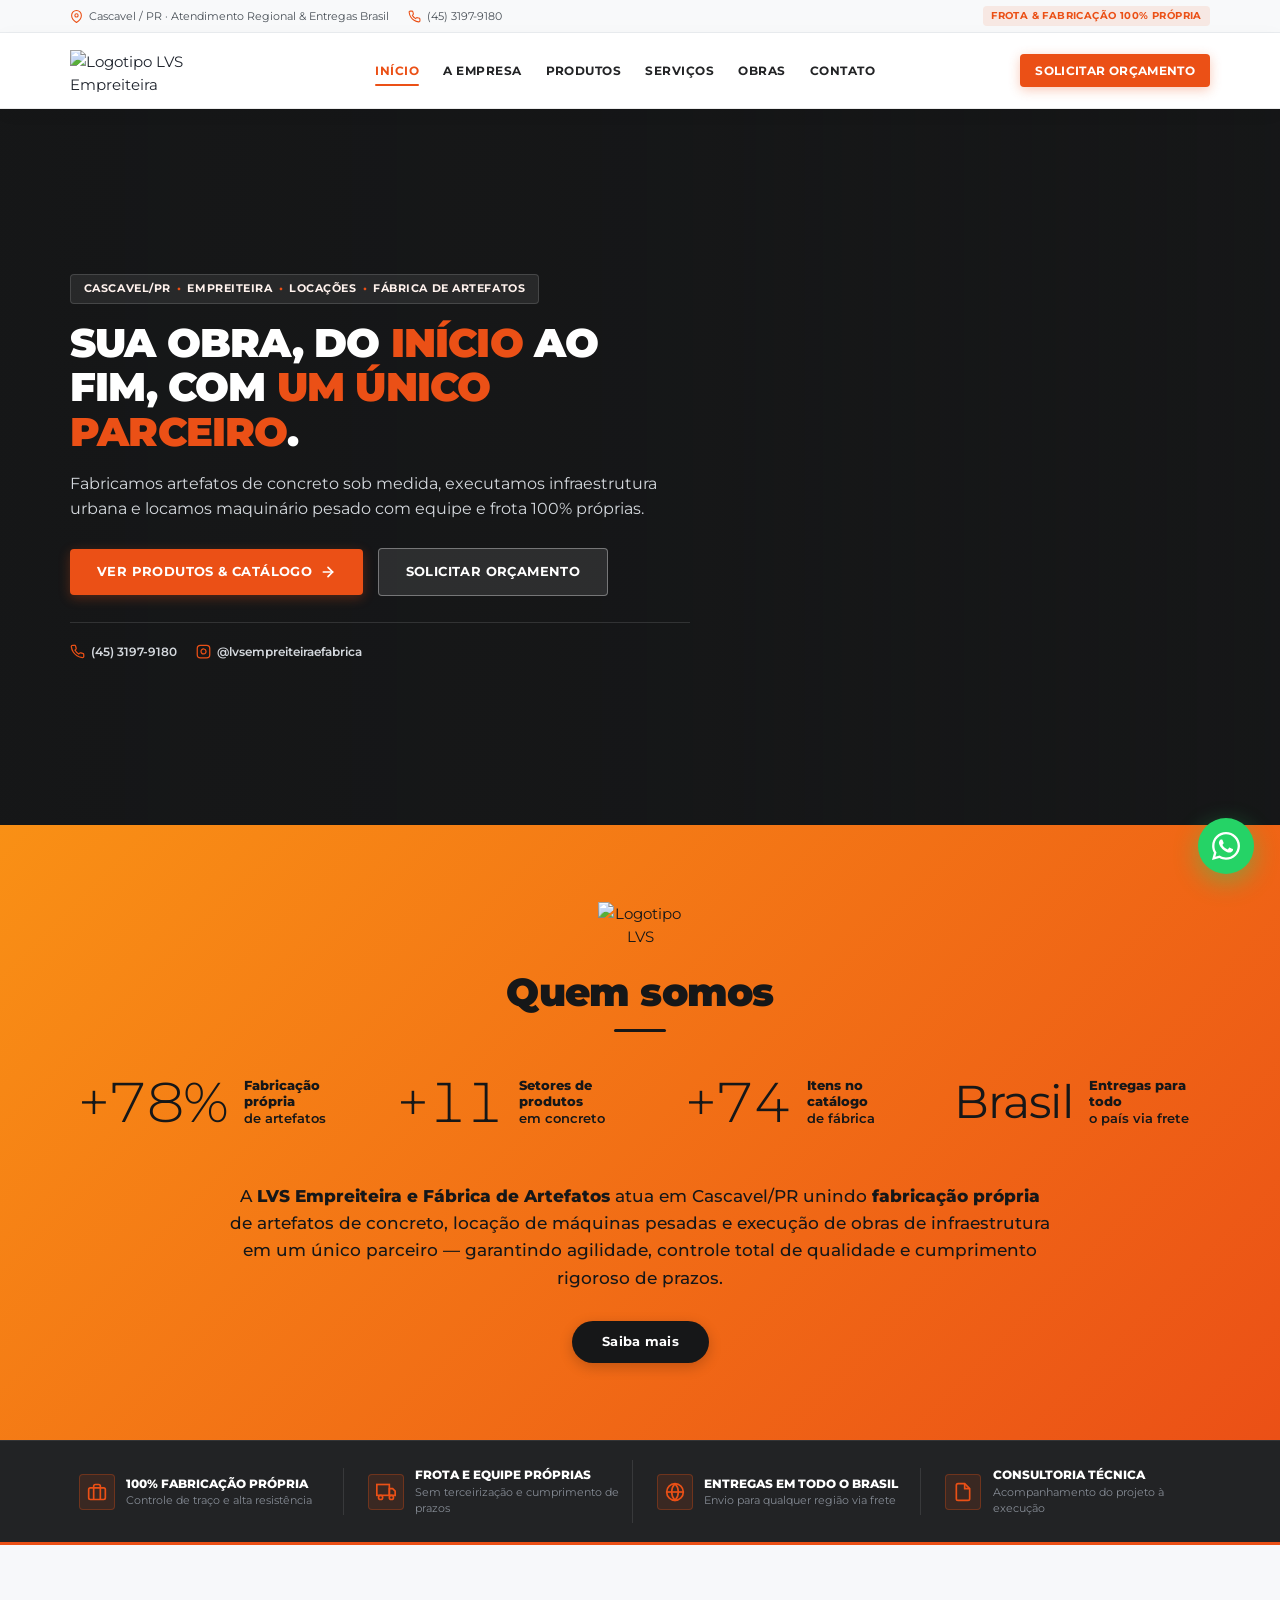
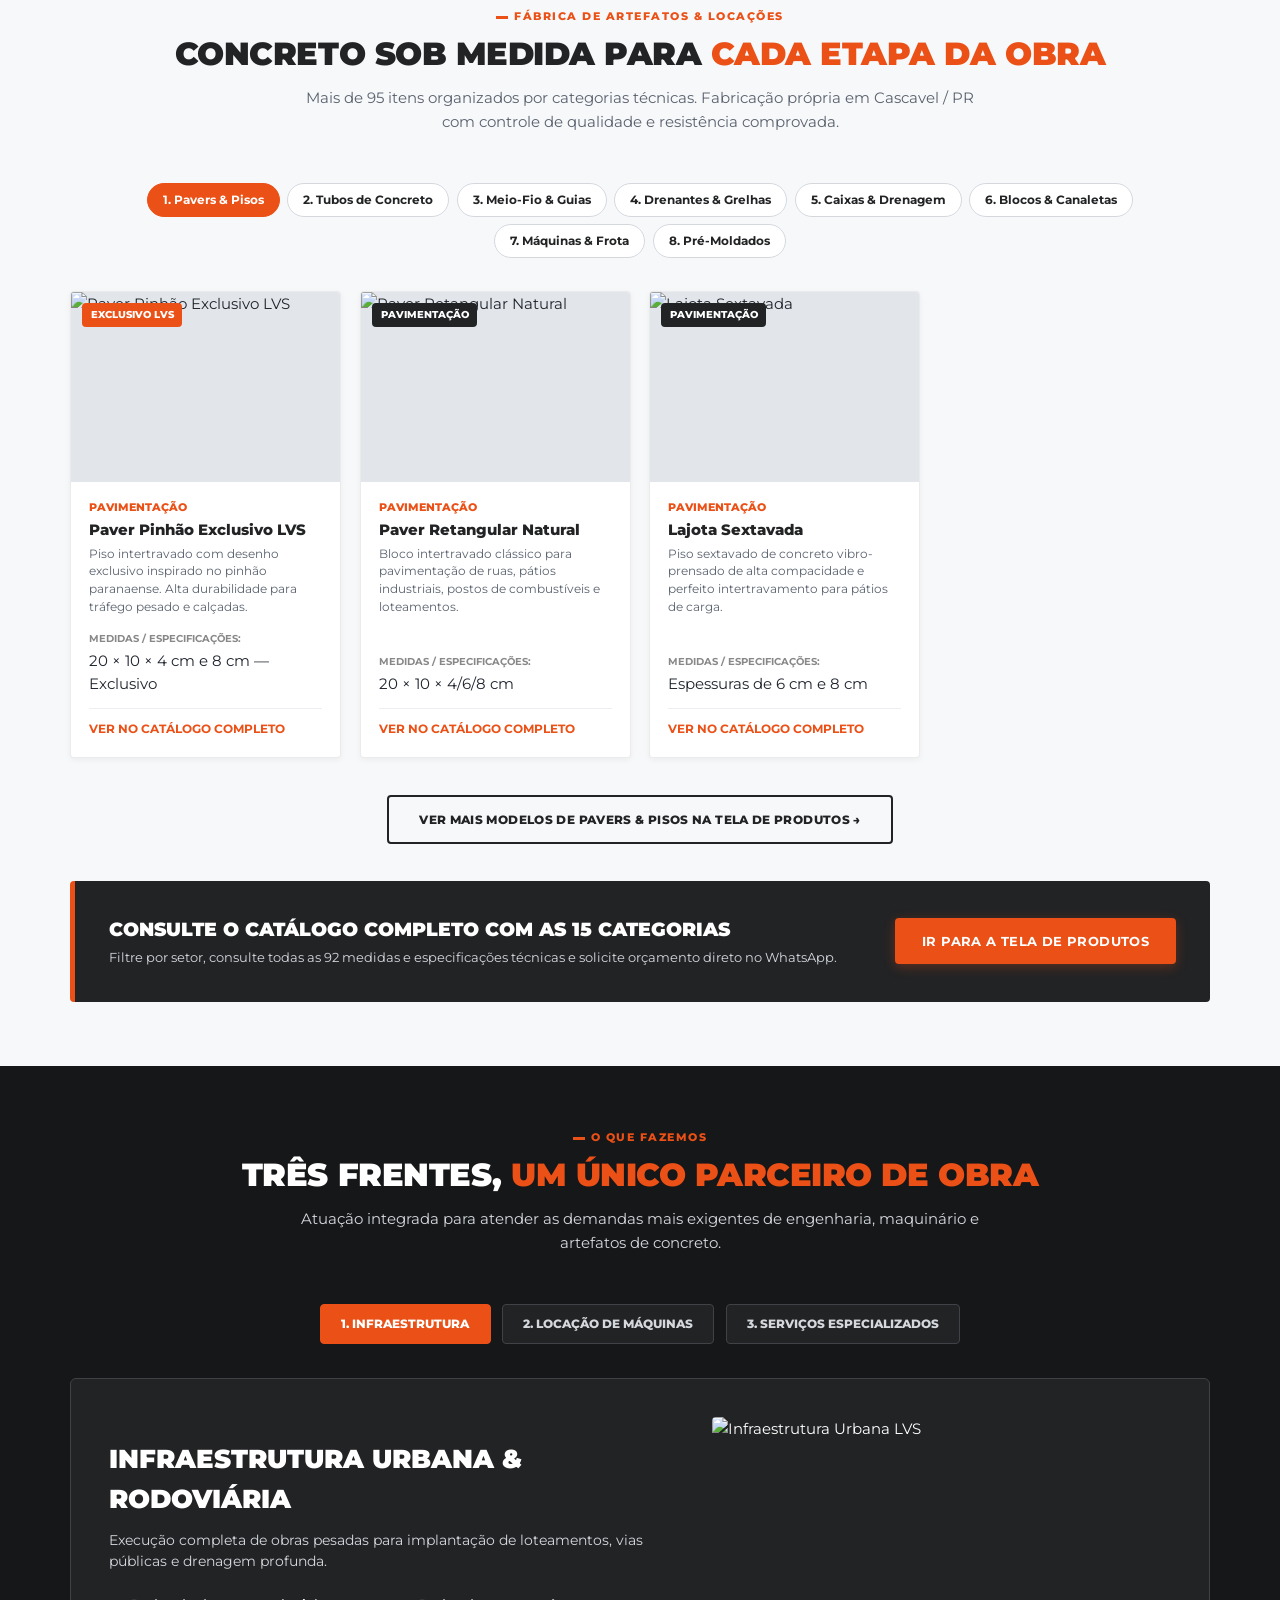
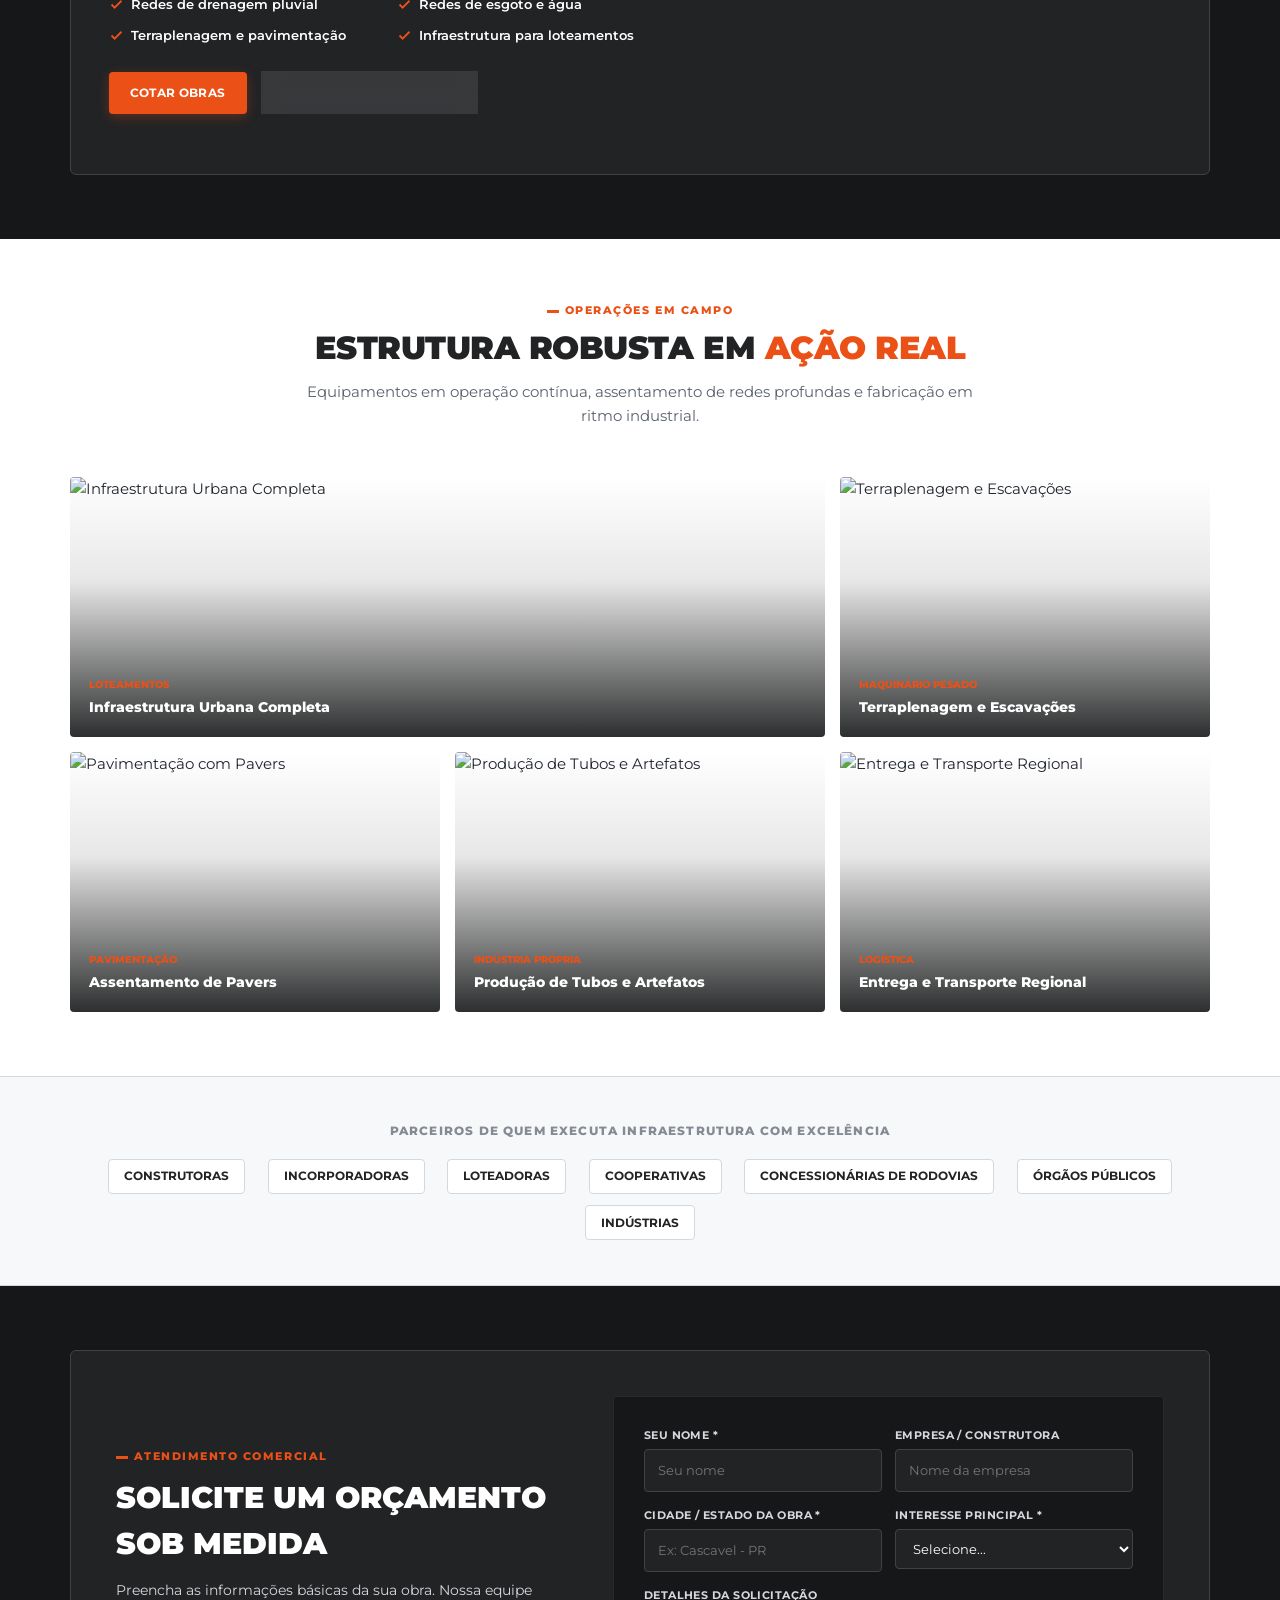
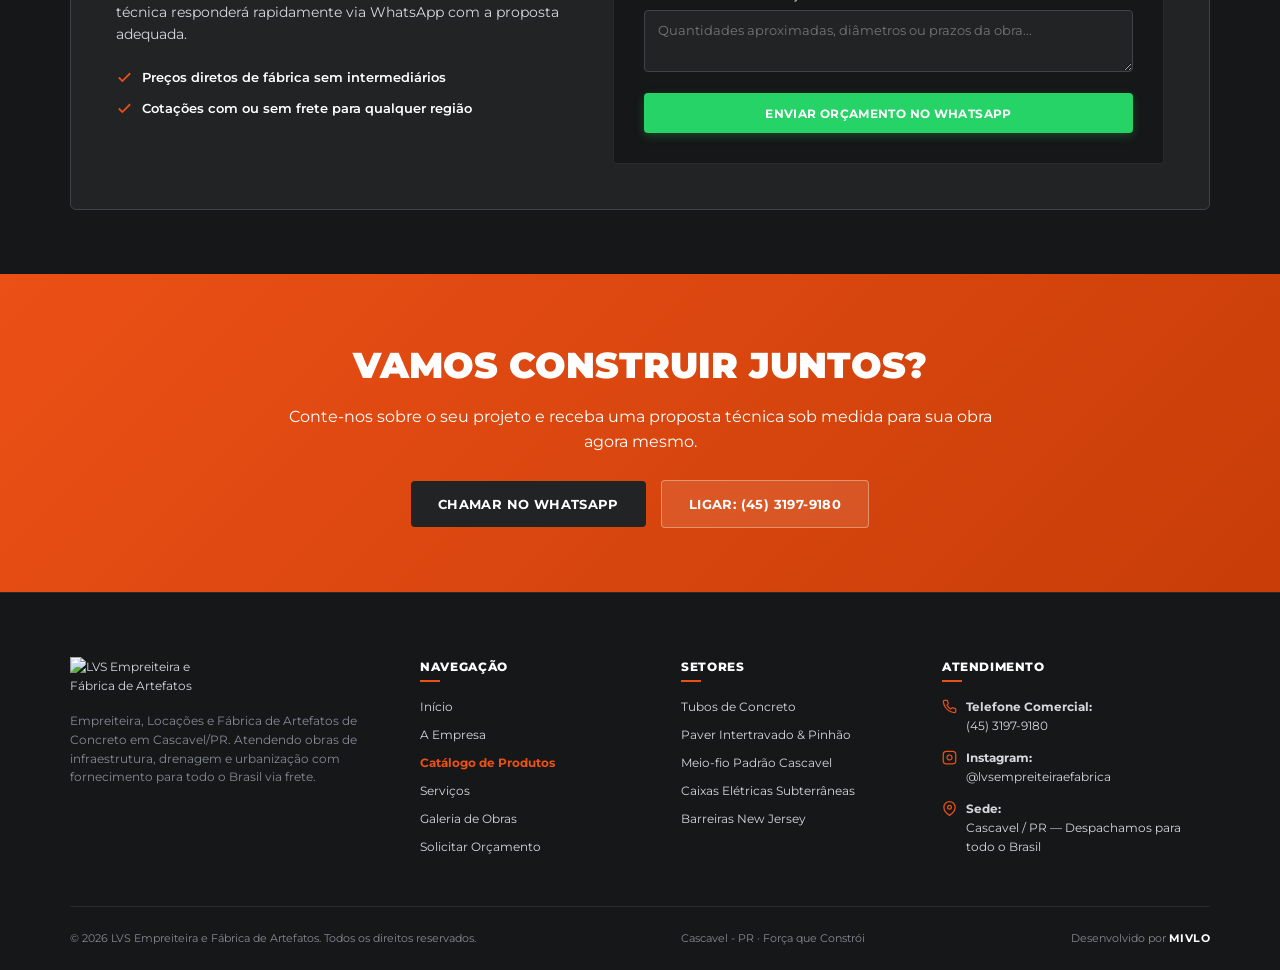
==== index.html @ cc87991f "first commit" ====
<!DOCTYPE html>
<html lang="pt-BR">

<head>
  <meta charset="UTF-8">
  <meta name="viewport" content="width=device-width, initial-scale=1.0">
  <meta http-equiv="X-UA-Compatible" content="ie=edge" charset="utf-8">


  <!-- SEO Técnico Principal -->
  <title>LVS Empreiteira & Fábrica de Artefatos de Concreto | Cascavel - PR</title>
  <meta name="description"
    content="Executamos obras de infraestrutura urbana e rodoviária, terraplenagem, locação de maquinário pesado e fabricação própria de artefatos de concreto sob medida em Cascavel/PR. Entregamos para todo o Brasil.">
  <meta name="keywords"
    content="LVS Empreiteira, fábrica de artefatos de concreto, tubos de concreto, paver cascavel, pavimentação, terraplenagem cascavel, locação de máquinas pesadas, infraestrutura urbana, paver pinhão">
  <meta name="author" content="LVS Empreiteira">
  <meta name="robots" content="index, follow">
  <link rel="canonical" href="https://lvs.ind.br/">

  <!-- Favicon -->
  <link rel="icon" type="image/svg+xml" href="assets/brand/favicon.svg">
  <link rel="apple-touch-icon" href="assets/brand/logo_lvs.png">

  <!-- Open Graph / Redes Sociais -->
  <meta property="og:type" content="website">
  <meta property="og:url" content="https://lvs.ind.br/">
  <meta property="og:title" content="LVS Empreiteira & Fábrica de Artefatos de Concreto">
  <meta property="og:description"
    content="Sua obra, do início ao fim, com um único parceiro. Infraestrutura, locação de máquinas pesadas e artefatos de concreto com fabricação 100% própria.">
  <meta property="og:image" content="https://lvs.ind.br/assets/brand/logo_lvs.png">
  <meta property="og:locale" content="pt_BR">

  <!-- Twitter Cards -->
  <meta name="twitter:card" content="summary_large_image">
  <meta name="twitter:title" content="LVS Empreiteira & Fábrica de Artefatos de Concreto">
  <meta name="twitter:description"
    content="Engenharia de infraestrutura, locação de equipamentos e artefatos de concreto sob medida. Sede em Cascavel/PR.">
  <meta name="twitter:image" content="https://lvs.ind.br/assets/brand/logo_lvs.png">

  <!-- Preload da Imagem Principal do Hero -->
  <link rel="preload" as="image" href="assets/images/hero/hero-bg.jpg" fetchpriority="high">

  <!-- Estilos CSS -->
  <link rel="stylesheet" href="css/style.css">
  <link rel="stylesheet" href="css/animations.css">
  <link rel="stylesheet" href="css/responsive.css">

  <!-- Schema.org JSON-LD para SEO Local & Empresa de Engenharia -->
  <script type="application/ld+json">
  {
    "@context": "https://schema.org",
    "@type": "GeneralContractor",
    "name": "LVS Empreiteira e Fábrica de Artefatos de Concreto",
    "url": "https://lvs.ind.br/",
    "logo": "https://lvs.ind.br/assets/brand/logo_lvs.png",
    "image": "https://lvs.ind.br/assets/images/hero/hero-bg.jpg",
    "telephone": "+55-45-3197-9180",
    "address": {
      "@type": "PostalAddress",
      "addressLocality": "Cascavel",
      "addressRegion": "PR",
      "addressCountry": "BR"
    },
    "description": "Engenharia de infraestrutura urbana e rodoviária, terraplenagem, locação de maquinário pesado e fabricação própria de artefatos de concreto sob medida.",
    "priceRange": "$$",
    "sameAs": [
      "https://www.instagram.com/lvsempreiteiraefabrica/"
    ]
  }
  </script>
</head>

<body>
  <!-- Acessibilidade: Skip link -->
  <a href="#main-content" class="skip-link">Pular para o conteúdo principal</a>

  <!-- Cabeçalho Fixo Global (Topbar + Menu de Navegação Permanente) -->
  <div class="site-header-wrapper" id="site-header-wrapper">
    <!-- Topbar Informativa -->
    <div class="topbar">
      <div class="container">
        <div class="topbar-info">
          <div class="topbar-item">
            <svg viewBox="0 0 24 24" fill="none" stroke="currentColor" stroke-width="2" stroke-linecap="round"
              stroke-linejoin="round">
              <path d="M21 10c0 7-9 13-9 13s-9-6-9-13a9 9 0 0 1 18 0z"></path>
              <circle cx="12" cy="10" r="3"></circle>
            </svg>
            <span>Cascavel / PR · Atendimento Regional & Entregas Brasil</span>
          </div>
          <div class="topbar-item">
            <svg viewBox="0 0 24 24" fill="none" stroke="currentColor" stroke-width="2" stroke-linecap="round"
              stroke-linejoin="round">
              <path
                d="M22 16.92v3a2 2 0 0 1-2.18 2 19.79 19.79 0 0 1-8.63-3.07 19.5 19.5 0 0 1-6-6 19.79 19.79 0 0 1-3.07-8.67A2 2 0 0 1 4.11 2h3a2 2 0 0 1 2 1.72 12.84 12.84 0 0 0 .7 2.81 2 2 0 0 1-.45 2.11L8.09 9.91a16 16 0 0 0 6 6l1.27-1.27a2 2 0 0 1 2.11-.45 12.84 12.84 0 0 0 2.81.7A2 2 0 0 1 22 16.92z">
              </path>
            </svg>
            <a href="tel:4531979180" style="color: inherit;">(45) 3197-9180</a>
          </div>
        </div>
        <div class="topbar-badge">Frota & Fabricação 100% Própria</div>
      </div>
    </div>

    <!-- Cabeçalho Principal Padronizado (Efeito de Transparência Branca para Máximo Contraste da Logo) -->
    <header class="header" id="header">
      <div class="container header-container">
        <!-- Logotipo Oficial LVS -->
        <a href="index.html" class="brand-logo" aria-label="LVS Empreiteira - Página Inicial">
          <img src="assets/brand/logo_lvs.png" alt="Logotipo LVS Empreiteira" width="160" height="42">
        </a>

        <!-- Menu de Navegação Padronizado -->
        <nav class="nav-desktop" aria-label="Navegação Principal">
          <a href="index.html" class="nav-link active">Início</a>
          <a href="empresa.html" class="nav-link">A Empresa</a>
          <a href="produtos.html" class="nav-link">Produtos</a>
          <a href="#servicos" class="nav-link">Serviços</a>
          <a href="#galeria" class="nav-link">Obras</a>
          <a href="#orcamento" class="nav-link">Contato</a>
        </nav>

        <!-- Ações do Cabeçalho -->
        <div class="header-actions">
          <a href="https://wa.me/554531979180?text=Ol%C3%A1%2C+estou+no+site+da+LVS+e+gostaria+de+solicitar+um+or%C3%A7amento."
            target="_blank" rel="noopener noreferrer" class="btn btn-primary btn-sm">
            <span>Solicitar Orçamento</span>
          </a>

          <!-- Botão Mobile Menu Toggle -->
          <button class="mobile-toggle" aria-label="Abrir Menu de Navegação" aria-expanded="false">
            <span></span>
            <span></span>
            <span></span>
          </button>
        </div>
      </div>
    </header>
  </div>

  <!-- Gaveta de Navegação Mobile Padronizada -->
  <div class="nav-mobile-overlay"></div>
  <aside class="nav-mobile" aria-label="Menu Mobile">
    <div class="nav-mobile-top">
      <div class="brand-logo" style="margin-bottom: 2rem;">
        <img src="assets/brand/logo_lvs.png" alt="Logotipo LVS Empreiteira" width="140" height="36">
      </div>
      <ul class="nav-mobile-list">
        <li><a href="index.html" class="nav-mobile-link active" style="color: var(--color-primary);">Início</a></li>
        <li><a href="empresa.html" class="nav-mobile-link">A Empresa</a></li>
        <li><a href="produtos.html" class="nav-mobile-link">Produtos de Concreto</a></li>
        <li><a href="#servicos" class="nav-mobile-link">Serviços</a></li>
        <li><a href="#galeria" class="nav-mobile-link">Galeria de Obras</a></li>
        <li><a href="#orcamento" class="nav-mobile-link">Solicitar Orçamento</a></li>
      </ul>
    </div>

    <div class="nav-mobile-footer">
      <div class="nav-mobile-contact">
        <p><strong>Cascavel - PR:</strong> (45) 3197-9180</p>
        <p><strong>Instagram:</strong> @lvsempreiteiraefabrica</p>
      </div>
      <a href="https://wa.me/554531979180?text=Ol%C3%A1%2C+gostaria+de+falar+com+a+equipe+da+LVS." target="_blank"
        rel="noopener noreferrer" class="btn btn-whatsapp" style="width: 100%; justify-content: center;">
        <span>Chamar no WhatsApp</span>
      </a>
    </div>
  </aside>

  <!-- Conteúdo Principal -->
  <main id="main-content">

    <!-- 1. Hero Section (Foco em Vendas & Conversão) -->
    <section class="hero" id="inicio">
      <div class="hero-bg-container">
        <video class="hero-bg-video" autoplay muted loop playsinline preload="auto"
          poster="assets/images/hero/hero-bg.jpg">
          <source src="assets/videos/hero/video_terraplanagem.mp4" type="video/mp4">
          <source src="assets/images/hero/video_terraplanagem.mp4" type="video/mp4">
        </video>
        <div class="hero-gradient-overlay"></div>
      </div>

      <div class="container hero-content">
        <div class="hero-text reveal-on-scroll">
          <div class="hero-location-tag">
            <span>Cascavel/PR</span>
            <span class="bullet">•</span>
            <span>Empreiteira</span>
            <span class="bullet">•</span>
            <span>Locações</span>
            <span class="bullet">•</span>
            <span>Fábrica de Artefatos</span>
          </div>

          <h1 class="hero-headline">
            SUA OBRA, DO <span class="highlight-orange">INÍCIO</span> AO FIM, COM <span class="highlight-orange">UM
              ÚNICO PARCEIRO</span>.
          </h1>

          <p class="hero-description">
            Fabricamos artefatos de concreto sob medida, executamos infraestrutura urbana e locamos maquinário pesado
            com equipe e frota 100% próprias.
          </p>

          <div class="hero-actions">
            <a href="produtos.html" class="btn btn-primary btn-lg">
              <span>Ver Produtos & Catálogo</span>
              <svg width="16" height="16" viewBox="0 0 24 24" fill="none" stroke="currentColor" stroke-width="2.5"
                stroke-linecap="round" stroke-linejoin="round">
                <line x1="5" y1="12" x2="19" y2="12"></line>
                <polyline points="12 5 19 12 12 19"></polyline>
              </svg>
            </a>
            <a href="#orcamento" class="btn btn-secondary btn-lg">
              <span>Solicitar Orçamento</span>
            </a>
          </div>

          <div class="hero-contact-inline">
            <div class="hero-contact-item">
              <svg viewBox="0 0 24 24" fill="none" stroke="currentColor" stroke-width="2">
                <path
                  d="M22 16.92v3a2 2 0 0 1-2.18 2 19.79 19.79 0 0 1-8.63-3.07 19.5 19.5 0 0 1-6-6 19.79 19.79 0 0 1-3.07-8.67A2 2 0 0 1 4.11 2h3a2 2 0 0 1 2 1.72 12.84 12.84 0 0 0 .7 2.81 2 2 0 0 1-.45 2.11L8.09 9.91a16 16 0 0 0 6 6l1.27-1.27a2 2 0 0 1 2.11-.45 12.84 12.84 0 0 0 2.81.7A2 2 0 0 1 22 16.92z">
                </path>
              </svg>
              <a href="tel:4531979180">(45) 3197-9180</a>
            </div>
            <div class="hero-contact-item">
              <svg viewBox="0 0 24 24" fill="none" stroke="currentColor" stroke-width="2">
                <rect x="2" y="2" width="20" height="20" rx="5" ry="5"></rect>
                <path d="M16 11.37A4 4 0 1 1 12.63 8 4 4 0 0 1 16 11.37z"></path>
              </svg>
              <a href="https://www.instagram.com/lvsempreiteiraefabrica/" target="_blank"
                rel="noopener noreferrer">@lvsempreiteiraefabrica</a>
            </div>
          </div>
        </div>
      </div>
    </section>

    <!-- 2. Quem Somos (Modelo Solicitado: Números GRANDES Alinhados Lado a Lado ACIMA do Texto + Botão Saiba Mais) -->
    <section class="section-quem-somos-highlight" id="quem-somos">
      <!-- Canvas interativo para efeito de malha escondida que só aparece no hover -->
      <canvas id="quemSomosCanvas" class="quem-somos-canvas"></canvas>

      <div class="container quem-somos-container">

        <!-- Eyebrow & Título com Linha Centralizada -->
        <div class="quem-somos-eyebrow">
          <img src="assets/brand/logo_lvs.png" alt="Logotipo LVS Empreiteira" width="85" height="50" loading="lazy">
        </div>
        <h2 class="quem-somos-title">Quem somos</h2>
        <div class="quem-somos-divider"></div>

        <!-- NÚMEROS GRANDES COM MAIS RESPIRO E ESPAÇAMENTO -->
        <div class="numbers-horizontal-row reveal-on-scroll">

          <div class="stat-item-inline">
            <div class="stat-number-big" data-target="100" data-prefix="+" data-suffix="%">+100%</div>
            <div class="stat-label-inline">
              <strong>Fabricação própria</strong> de artefatos
            </div>
          </div>

          <div class="stat-item-inline">
            <div class="stat-number-big" data-target="15" data-prefix="+" data-suffix="">+15</div>
            <div class="stat-label-inline">
              <strong>Setores de produtos</strong> em concreto
            </div>
          </div>

          <div class="stat-item-inline">
            <div class="stat-number-big" data-target="95" data-prefix="+" data-suffix="">+95</div>
            <div class="stat-label-inline">
              <strong>Itens no catálogo</strong> de fábrica
            </div>
          </div>

          <div class="stat-item-inline">
            <div class="stat-number-big stat-brasil">Brasil</div>
            <div class="stat-label-inline">
              <strong>Entregas para todo</strong> o país via frete
            </div>
          </div>

        </div>

        <!-- Texto Explicativo Abaixo dos Números -->
        <p class="quem-somos-lead-text reveal-on-scroll">
          A <strong>LVS Empreiteira e Fábrica de Artefatos</strong> atua em Cascavel/PR unindo <strong>fabricação
            própria</strong> de artefatos de concreto, locação de máquinas pesadas e execução de obras de infraestrutura
          em um único parceiro — garantindo agilidade, controle total de qualidade e cumprimento rigoroso de prazos.
        </p>

        <!-- Botão Pílula Preto com Seta "Saiba mais >" para a Página da Empresa -->
        <div class="reveal-on-scroll">
          <a href="empresa.html" class="btn-pill-black" aria-label="Saiba mais sobre a LVS Empreiteira">
            <span>Saiba mais</span>
          </a>
        </div>

      </div>
    </section>

    <!-- Barra de Credibilidade / Trust Strip (Reposicionada embaixo de Quem Somos) -->
    <section class="trust-strip" aria-label="Diferenciais em Destaque">
      <div class="container">
        <div class="trust-grid">
          <div class="trust-item">
            <div class="trust-icon">
              <svg width="20" height="20" viewBox="0 0 24 24" fill="none" stroke="currentColor" stroke-width="2">
                <rect x="2" y="7" width="20" height="14" rx="2" ry="2"></rect>
                <path d="M16 21V5a2 2 0 0 0-2-2h-4a2 2 0 0 0-2 2v16"></path>
              </svg>
            </div>
            <div class="trust-text">
              <h4>100% Fabricação Própria</h4>
              <p>Controle de traço e alta resistência</p>
            </div>
          </div>

          <div class="trust-item">
            <div class="trust-icon">
              <svg width="20" height="20" viewBox="0 0 24 24" fill="none" stroke="currentColor" stroke-width="2">
                <rect x="1" y="3" width="15" height="13"></rect>
                <polygon points="16 8 20 8 23 11 23 16 16 16 8"></polygon>
                <circle cx="5.5" cy="18.5" r="2.5"></circle>
                <circle cx="18.5" cy="18.5" r="2.5"></circle>
              </svg>
            </div>
            <div class="trust-text">
              <h4>Frota e Equipe Próprias</h4>
              <p>Sem terceirização e cumprimento de prazos</p>
            </div>
          </div>

          <div class="trust-item">
            <div class="trust-icon">
              <svg width="20" height="20" viewBox="0 0 24 24" fill="none" stroke="currentColor" stroke-width="2">
                <circle cx="12" cy="12" r="10"></circle>
                <path d="M12 2a14.5 14.5 0 0 0 0 20 14.5 14.5 0 0 0 0-20"></path>
                <path d="M2 12h20"></path>
              </svg>
            </div>
            <div class="trust-text">
              <h4>Entregas em Todo o Brasil</h4>
              <p>Envio para qualquer região via frete</p>
            </div>
          </div>

          <div class="trust-item">
            <div class="trust-icon">
              <svg width="20" height="20" viewBox="0 0 24 24" fill="none" stroke="currentColor" stroke-width="2">
                <path d="M14 2H6a2 2 0 0 0-2 2v16a2 2 0 0 0 2 2h12a2 2 0 0 0 2-2V8z"></path>
                <polyline points="14 2 14 8 20 8"></polyline>
              </svg>
            </div>
            <div class="trust-text">
              <h4>Consultoria Técnica</h4>
              <p>Acompanhamento do projeto à execução</p>
            </div>
          </div>
        </div>
      </div>
    </section>

    <!-- 3. Seção Produtos de Concreto (Foco em Vendas e Acesso ao Catálogo) -->
    <section class="section-produtos" id="produtos">
      <div class="container">
        <div class="section-header-center reveal-on-scroll">
          <div class="section-tag">Fábrica de Artefatos & Locações</div>
          <h2 class="section-title">
            Concreto Sob Medida para <span class="text-orange">Cada Etapa da Obra</span>
          </h2>
          <p class="section-subtitle">
            Mais de 95 itens organizados por categorias técnicas. Fabricação própria em Cascavel / PR com controle de
            qualidade e
            resistência comprovada.
          </p>
        </div>

        <!-- Filtros de Categoria (Exibe os produtos da categoria selecionada) -->
        <div class="produtos-filter reveal-on-scroll" role="tablist" aria-label="Filtrar por Categoria">
          <button type="button" class="filter-btn active" data-filter="pavers" role="tab" aria-selected="true">1. Pavers
            & Pisos</button>
          <button type="button" class="filter-btn" data-filter="tubos" role="tab" aria-selected="false">2. Tubos de
            Concreto</button>
          <button type="button" class="filter-btn" data-filter="meio_fio" role="tab" aria-selected="false">3. Meio-Fio &
            Guias</button>
          <button type="button" class="filter-btn" data-filter="drenantes" role="tab" aria-selected="false">4. Drenantes
            & Grelhas</button>
          <button type="button" class="filter-btn" data-filter="caixas_concreto" role="tab" aria-selected="false">5.
            Caixas & Drenagem</button>
          <button type="button" class="filter-btn" data-filter="blocos" role="tab" aria-selected="false">6. Blocos &
            Canaletas</button>
          <button type="button" class="filter-btn" data-filter="equipamentos_maquinas" role="tab"
            aria-selected="false">7. Máquinas & Frota</button>
          <button type="button" class="filter-btn" data-filter="outros" role="tab" aria-selected="false">8.
            Pré-Moldados</button>
        </div>

        <!-- Grade de Produtos Dinâmica (Exibe 2 a 3 itens da categoria ativa) -->
        <div class="produtos-grid">
          <div class="produto-card reveal-on-scroll reveal-delay-1" style="display: flex;" data-category="pavers">
            <div class="produto-image-container">
              <img src="assets/images/produtos/pavers/piao.jpg" alt="Paver Pinhão Exclusivo LVS" width="320"
                height="200" loading="lazy">
              <span class="produto-badge badge-exclusive">Exclusivo LVS</span>
            </div>
            <div class="produto-body">
              <span class="produto-category">Pavimentação</span>
              <h3 class="produto-title">Paver Pinhão Exclusivo LVS</h3>
              <p class="produto-desc">Piso intertravado com desenho exclusivo inspirado no pinhão paranaense. Alta
                durabilidade para tráfego pesado e calçadas.</p>
              <div class="catalog-item-dim" style="margin-bottom: 0.85rem;"><span
                  style="color: #888; font-size: 0.68rem; text-transform: uppercase; font-weight: 700; display: block; margin-bottom: 2px;">Medidas
                  / Especificações:</span>20 × 10 × 4 cm e 8 cm — Exclusivo</div>
              <div class="produto-footer">
                <a href="produtos.html?cat=pavers" class="produto-quote-btn">
                  <span>Ver no Catálogo Completo </span>
                </a>
              </div>
            </div>
          </div>

          <div class="produto-card reveal-on-scroll reveal-delay-2" style="display: flex;" data-category="pavers">
            <div class="produto-image-container">
              <img src="assets/images/produtos/pavers/natural.jpg" alt="Paver Retangular Natural" width="320"
                height="200" loading="lazy">
              <span class="produto-badge">Pavimentação</span>
            </div>
            <div class="produto-body">
              <span class="produto-category">Pavimentação</span>
              <h3 class="produto-title">Paver Retangular Natural</h3>
              <p class="produto-desc">Bloco intertravado clássico para pavimentação de ruas, pátios industriais, postos
                de combustíveis e loteamentos.</p>
              <div class="catalog-item-dim" style="margin-bottom: 0.85rem;"><span
                  style="color: #888; font-size: 0.68rem; text-transform: uppercase; font-weight: 700; display: block; margin-bottom: 2px;">Medidas
                  / Especificações:</span>20 × 10 × 4/6/8 cm</div>
              <div class="produto-footer">
                <a href="produtos.html?cat=pavers" class="produto-quote-btn">
                  <span>Ver no Catálogo Completo </span>
                </a>
              </div>
            </div>
          </div>

          <div class="produto-card reveal-on-scroll reveal-delay-3" style="display: flex;" data-category="pavers">
            <div class="produto-image-container">
              <img src="assets/images/produtos/pavers/lajota_sextavada.jpg" alt="Lajota Sextavada" width="320"
                height="200" loading="lazy">
              <span class="produto-badge">Pavimentação</span>
            </div>
            <div class="produto-body">
              <span class="produto-category">Pavimentação</span>
              <h3 class="produto-title">Lajota Sextavada</h3>
              <p class="produto-desc">Piso sextavado de concreto vibro-prensado de alta compacidade e perfeito
                intertravamento para pátios de carga.</p>
              <div class="catalog-item-dim" style="margin-bottom: 0.85rem;"><span
                  style="color: #888; font-size: 0.68rem; text-transform: uppercase; font-weight: 700; display: block; margin-bottom: 2px;">Medidas
                  / Especificações:</span>Espessuras de 6 cm e 8 cm</div>
              <div class="produto-footer">
                <a href="produtos.html?cat=pavers" class="produto-quote-btn">
                  <span>Ver no Catálogo Completo</span>
                </a>
              </div>
            </div>
          </div>

          <div class="produto-card reveal-on-scroll reveal-delay-1" style="display: none;" data-category="tubos">
            <div class="produto-image-container">
              <img src="assets/images/produtos/tubo/tubo_mf.jpg" alt="Tubos de Concreto MF (Macho e Fêmea)" width="320"
                height="200" loading="lazy">
              <span class="produto-badge">Drenagem</span>
            </div>
            <div class="produto-body">
              <span class="produto-category">Drenagem Pluvial</span>
              <h3 class="produto-title">Tubos de Concreto MF (Macho e Fêmea)</h3>
              <p class="produto-desc">Tubos circulares de encaixe macho e fêmea para canalização pluvial urbana,
                galerias e passagens de água.</p>
              <div class="catalog-item-dim" style="margin-bottom: 0.85rem;"><span
                  style="color: #888; font-size: 0.68rem; text-transform: uppercase; font-weight: 700; display: block; margin-bottom: 2px;">Medidas
                  / Especificações:</span>Diâmetros de 40 a 150</div>
              <div class="produto-footer">
                <a href="produtos.html?cat=tubos" class="produto-quote-btn">
                  <span>Ver no Catálogo Completo</span>
                </a>
              </div>
            </div>
          </div>

          <div class="produto-card reveal-on-scroll reveal-delay-2" style="display: none;" data-category="tubos">
            <div class="produto-image-container">
              <img src="assets/images/produtos/tubo/tubo_pb.jpg" alt="Tubos de Concreto PB (Ponta e Bolsa)" width="320"
                height="200" loading="lazy">
              <span class="produto-badge">Esgoto & Pluvial</span>
            </div>
            <div class="produto-body">
              <span class="produto-category">Saneamento</span>
              <h3 class="produto-title">Tubos de Concreto PB (Ponta e Bolsa)</h3>
              <p class="produto-desc">Tubos com encaixe ponta e bolsa para estanqueidade em redes de esgoto sanitário,
                pluvial e caixas.</p>
              <div class="catalog-item-dim" style="margin-bottom: 0.85rem;"><span
                  style="color: #888; font-size: 0.68rem; text-transform: uppercase; font-weight: 700; display: block; margin-bottom: 2px;">Medidas
                  / Especificações:</span>Diâmetros de 80 a 320</div>
              <div class="produto-footer">
                <a href="produtos.html?cat=tubos" class="produto-quote-btn">
                  <span>Ver no Catálogo Completo</span>
                </a>
              </div>
            </div>
          </div>

          <div class="produto-card reveal-on-scroll reveal-delay-3" style="display: none;" data-category="meio_fio">
            <div class="produto-image-container">
              <img src="assets/images/produtos/meio_fio/meio_fio manual rampado padrao.jpg"
                alt="Meio-fio Manual Rampado Padrão Cascavel" width="320" height="200" loading="lazy">
              <span class="produto-badge">Padrão Cascavel</span>
            </div>
            <div class="produto-body">
              <span class="produto-category">Urbanização</span>
              <h3 class="produto-title">Meio-fio Manual Rampado Padrão Cascavel</h3>
              <p class="produto-desc">Guia manual de concreto de alta resistência seguindo rigorosamente as
                especificações do município de Cascavel.</p>
              <div class="catalog-item-dim" style="margin-bottom: 0.85rem;"><span
                  style="color: #888; font-size: 0.68rem; text-transform: uppercase; font-weight: 700; display: block; margin-bottom: 2px;">Medidas
                  / Especificações:</span>25 × 9 × 12 cm</div>
              <div class="produto-footer">
                <a href="produtos.html?cat=meio_fio" class="produto-quote-btn">
                  <span>Ver no Catálogo Completo</span>
                </a>
              </div>
            </div>
          </div>

          <div class="produto-card reveal-on-scroll reveal-delay-1" style="display: none;" data-category="meio_fio">
            <div class="produto-image-container">
              <img src="assets/images/produtos/meio_fio/meio_fio_manual_padrao_cascavel.jpg"
                alt="Meio-fio com Sarjeta Padrão Cascavel" width="320" height="200" loading="lazy">
              <span class="produto-badge">Padrão Cascavel</span>
            </div>
            <div class="produto-body">
              <span class="produto-category">Urbanização</span>
              <h3 class="produto-title">Meio-fio com Sarjeta Padrão Cascavel</h3>
              <p class="produto-desc">Peça monobloco com meio-fio e sarjeta conjugados para escoamento rápido de águas
                superficiais em vias urbanas.</p>
              <div class="catalog-item-dim" style="margin-bottom: 0.85rem;"><span
                  style="color: #888; font-size: 0.68rem; text-transform: uppercase; font-weight: 700; display: block; margin-bottom: 2px;">Medidas
                  / Especificações:</span>25 × 9 × 12 × 80 cm</div>
              <div class="produto-footer">
                <a href="produtos.html?cat=meio_fio" class="produto-quote-btn">
                  <span>Ver no Catálogo Completo</span>
                </a>
              </div>
            </div>
          </div>

          <div class="produto-card reveal-on-scroll reveal-delay-2" style="display: none;" data-category="meio_fio">
            <div class="produto-image-container">
              <img src="assets/images/produtos/meio_fio/meio_fio_manual_americano.jpg" alt="Meio-fio Manual Americano"
                width="320" height="200" loading="lazy">
              <span class="produto-badge">Americano</span>
            </div>
            <div class="produto-body">
              <span class="produto-category">Urbanização</span>
              <h3 class="produto-title">Meio-fio Manual Americano</h3>
              <p class="produto-desc">Perfil americano para transição suave de calçadas, entradas de veículos e
                condomínios fechados.</p>
              <div class="catalog-item-dim" style="margin-bottom: 0.85rem;"><span
                  style="color: #888; font-size: 0.68rem; text-transform: uppercase; font-weight: 700; display: block; margin-bottom: 2px;">Medidas
                  / Especificações:</span>50 cm</div>
              <div class="produto-footer">
                <a href="produtos.html?cat=meio_fio" class="produto-quote-btn">
                  <span>Ver no Catálogo Completo</span>
                </a>
              </div>
            </div>
          </div>

          <div class="produto-card reveal-on-scroll reveal-delay-3" style="display: none;" data-category="drenantes">
            <div class="produto-image-container">
              <img src="assets/images/produtos/grelhas/grelha_trafego_pesado.jpg"
                alt="Grelha de Concreto Tráfego Pesado" width="320" height="200" loading="lazy">
              <span class="produto-badge badge-exclusive">Tráfego Pesado</span>
            </div>
            <div class="produto-body">
              <span class="produto-category">Drenagem Pesada</span>
              <h3 class="produto-title">Grelha de Concreto Tráfego Pesado</h3>
              <p class="produto-desc">Grelha armada de alta capacidade para captação de água em áreas de manobra de
                caminhões e vias movimentadas.</p>
              <div class="catalog-item-dim" style="margin-bottom: 0.85rem;"><span
                  style="color: #888; font-size: 0.68rem; text-transform: uppercase; font-weight: 700; display: block; margin-bottom: 2px;">Medidas
                  / Especificações:</span>70 × 57 × 10 cm</div>
              <div class="produto-footer">
                <a href="produtos.html?cat=drenantes" class="produto-quote-btn">
                  <span>Ver no Catálogo Completo</span>
                </a>
              </div>
            </div>
          </div>

          <div class="produto-card reveal-on-scroll reveal-delay-1" style="display: none;" data-category="drenantes">
            <div class="produto-image-container">
              <img src="assets/images/produtos/drenantes/drenante.jpg" alt="Piso Drenante Permeável" width="320"
                height="200" loading="lazy">
              <span class="produto-badge">Permeável</span>
            </div>
            <div class="produto-body">
              <span class="produto-category">Drenagem Sustentável</span>
              <h3 class="produto-title">Piso Drenante Permeável</h3>
              <p class="produto-desc">Pavimento poroso que permite infiltração de 100% da água da chuva no solo,
                evitando alagamentos e poças.</p>
              <div class="catalog-item-dim" style="margin-bottom: 0.85rem;"><span
                  style="color: #888; font-size: 0.68rem; text-transform: uppercase; font-weight: 700; display: block; margin-bottom: 2px;">Medidas
                  / Especificações:</span>20 × 10 × 4/6/8 cm e 40 × 40 cm</div>
              <div class="produto-footer">
                <a href="produtos.html?cat=drenantes" class="produto-quote-btn">
                  <span>Ver no Catálogo Completo</span>
                </a>
              </div>
            </div>
          </div>

          <div class="produto-card reveal-on-scroll reveal-delay-2" style="display: none;" data-category="drenantes">
            <div class="produto-image-container">
              <img src="assets/images/produtos/grelhas/ossinho_grelha.jpg" alt="Ossinho Grelha de Concreto" width="320"
                height="200" loading="lazy">
              <span class="produto-badge">Estruturado</span>
            </div>
            <div class="produto-body">
              <span class="produto-category">Drenagem Pluvial</span>
              <h3 class="produto-title">Ossinho Grelha de Concreto</h3>
              <p class="produto-desc">Elementos estruturais tipo ossinho para grelhas contínuas de canais e bocas de
                lobo lineares.</p>
              <div class="catalog-item-dim" style="margin-bottom: 0.85rem;"><span
                  style="color: #888; font-size: 0.68rem; text-transform: uppercase; font-weight: 700; display: block; margin-bottom: 2px;">Medidas
                  / Especificações:</span>1,30 m a 2,20 m</div>
              <div class="produto-footer">
                <a href="produtos.html?cat=drenantes" class="produto-quote-btn">
                  <span>Ver no Catálogo Completo</span>
                </a>
              </div>
            </div>
          </div>

          <div class="produto-card reveal-on-scroll reveal-delay-3" style="display: none;"
            data-category="caixas_concreto">
            <div class="produto-image-container">
              <img src="assets/images/produtos/caixa_eletrica/caixa_passagem.jpg" alt="Caixa de Passagem com Tampa"
                width="320" height="200" loading="lazy">
              <span class="produto-badge">Elétrica</span>
            </div>
            <div class="produto-body">
              <span class="produto-category">Redes Subterrâneas</span>
              <h3 class="produto-title">Caixa de Passagem com Tampa</h3>
              <p class="produto-desc">Caixa de concreto reforçado para passagem de cabeamento elétrico, telefonia e
                fibra óptica subterrânea.</p>
              <div class="catalog-item-dim" style="margin-bottom: 0.85rem;"><span
                  style="color: #888; font-size: 0.68rem; text-transform: uppercase; font-weight: 700; display: block; margin-bottom: 2px;">Medidas
                  / Especificações:</span>40 × 40 × 40 cm</div>
              <div class="produto-footer">
                <a href="produtos.html?cat=caixas_concreto" class="produto-quote-btn">
                  <span>Ver no Catálogo Completo</span>
                </a>
              </div>
            </div>
          </div>

          <div class="produto-card reveal-on-scroll reveal-delay-1" style="display: none;"
            data-category="caixas_concreto">
            <div class="produto-image-container">
              <img src="assets/images/produtos/caixa_eletrica/caixa_delta.jpg" alt="Caixa Delta & Concessionária"
                width="320" height="200" loading="lazy">
              <span class="produto-badge">Homologada</span>
            </div>
            <div class="produto-body">
              <span class="produto-category">Redes Subterrâneas</span>
              <h3 class="produto-title">Caixa Delta & Concessionária</h3>
              <p class="produto-desc">Caixas elétricas subterrâneas homologadas para distribuição de energia em
                loteamentos e empreendimentos.</p>
              <div class="catalog-item-dim" style="margin-bottom: 0.85rem;"><span
                  style="color: #888; font-size: 0.68rem; text-transform: uppercase; font-weight: 700; display: block; margin-bottom: 2px;">Medidas
                  / Especificações:</span>Sob medida / Padrão Concessionária</div>
              <div class="produto-footer">
                <a href="produtos.html?cat=caixas_concreto" class="produto-quote-btn">
                  <span>Ver no Catálogo Completo</span>
                </a>
              </div>
            </div>
          </div>

          <div class="produto-card reveal-on-scroll reveal-delay-2" style="display: none;"
            data-category="caixas_concreto">
            <div class="produto-image-container">
              <img src="assets/images/produtos/caixas_concreto/boca_lobo.jpg" alt="Boca de Lobo Pré-moldada" width="320"
                height="200" loading="lazy">
              <span class="produto-badge">Drenagem</span>
            </div>
            <div class="produto-body">
              <span class="produto-category">Drenagem Urbana</span>
              <h3 class="produto-title">Boca de Lobo Pré-moldada</h3>
              <p class="produto-desc">Conjunto completo pré-moldado para escoamento pluvial direto para galerias,
                garantindo instalação rápida na obra.</p>
              <div class="catalog-item-dim" style="margin-bottom: 0.85rem;"><span
                  style="color: #888; font-size: 0.68rem; text-transform: uppercase; font-weight: 700; display: block; margin-bottom: 2px;">Medidas
                  / Especificações:</span>Pré-moldada sob medida</div>
              <div class="produto-footer">
                <a href="produtos.html?cat=caixas_concreto" class="produto-quote-btn">
                  <span>Ver no Catálogo Completo</span>
                </a>
              </div>
            </div>
          </div>

          <div class="produto-card reveal-on-scroll reveal-delay-3" style="display: none;" data-category="blocos">
            <div class="produto-image-container">
              <img src="assets/images/produtos/blocos_concreto/bloco_estrutural.jpg" alt="Bloco Estrutural de Concreto"
                width="320" height="200" loading="lazy">
              <span class="produto-badge">Alta Resistência</span>
            </div>
            <div class="produto-body">
              <span class="produto-category">Alvenaria Estrutural</span>
              <h3 class="produto-title">Bloco Estrutural de Concreto</h3>
              <p class="produto-desc">Blocos de alta resistência à compressão para alvenaria estrutural sem necessidade
                de vigas ou pilares convencionais.</p>
              <div class="catalog-item-dim" style="margin-bottom: 0.85rem;"><span
                  style="color: #888; font-size: 0.68rem; text-transform: uppercase; font-weight: 700; display: block; margin-bottom: 2px;">Medidas
                  / Especificações:</span>9×14×39 cm; 14×19×39 cm; 19×19×39 cm</div>
              <div class="produto-footer">
                <a href="produtos.html?cat=blocos" class="produto-quote-btn">
                  <span>Ver no Catálogo Completo</span>
                </a>
              </div>
            </div>
          </div>

          <div class="produto-card reveal-on-scroll reveal-delay-1" style="display: none;" data-category="blocos">
            <div class="produto-image-container">
              <img src="assets/images/produtos/blocos_concreto/bloco_vedacao.jpg" alt="Bloco de Vedação" width="320"
                height="200" loading="lazy">
              <span class="produto-badge">Vedação</span>
            </div>
            <div class="produto-body">
              <span class="produto-category">Alvenaria</span>
              <h3 class="produto-title">Bloco de Vedação</h3>
              <p class="produto-desc">Blocos precisos com excelente isolamento térmico e acústico para fechamentos de
                galpões e edifícios.</p>
              <div class="catalog-item-dim" style="margin-bottom: 0.85rem;"><span
                  style="color: #888; font-size: 0.68rem; text-transform: uppercase; font-weight: 700; display: block; margin-bottom: 2px;">Medidas
                  / Especificações:</span>9×14×39 cm; 14×19×39 cm; 19×19×39 cm</div>
              <div class="produto-footer">
                <a href="produtos.html?cat=blocos" class="produto-quote-btn">
                  <span>Ver no Catálogo Completo</span>
                </a>
              </div>
            </div>
          </div>

          <div class="produto-card reveal-on-scroll reveal-delay-2" style="display: none;" data-category="blocos">
            <div class="produto-image-container">
              <img src="assets/images/produtos/canaletas/canaleta_concreto.jpg" alt="Canaleta de Concreto" width="320"
                height="200" loading="lazy">
              <span class="produto-badge">Estrutural</span>
            </div>
            <div class="produto-body">
              <span class="produto-category">Estrutural</span>
              <h3 class="produto-title">Canaleta de Concreto</h3>
              <p class="produto-desc">Canaletas tipo U para cintas de amarração, vergas e contravergas com redução
                drástica de formas de madeira.</p>
              <div class="catalog-item-dim" style="margin-bottom: 0.85rem;"><span
                  style="color: #888; font-size: 0.68rem; text-transform: uppercase; font-weight: 700; display: block; margin-bottom: 2px;">Medidas
                  / Especificações:</span>14 × 19 × 39 cm; 19 × 19 × 39 cm</div>
              <div class="produto-footer">
                <a href="produtos.html?cat=blocos" class="produto-quote-btn">
                  <span>Ver no Catálogo Completo</span>
                </a>
              </div>
            </div>
          </div>

          <div class="produto-card reveal-on-scroll reveal-delay-3" style="display: none;"
            data-category="equipamentos_maquinas">
            <div class="produto-image-container">
              <img src="assets/images/produtos/equipamentos_maquinas/Escavadeira Hidráulica.jpg"
                alt="Escavadeira Hidráulica JS 200" width="320" height="200" loading="lazy">
              <span class="produto-badge">Terraplenagem</span>
            </div>
            <div class="produto-body">
              <span class="produto-category">Locação de Máquinas</span>
              <h3 class="produto-title">Escavadeira Hidráulica JS 200</h3>
              <p class="produto-desc">Escavadeira pesada para abertura de valas profundas, desaterro, nivelamento e
                movimentação de grandes volumes.</p>
              <div class="catalog-item-dim" style="margin-bottom: 0.85rem;"><span
                  style="color: #888; font-size: 0.68rem; text-transform: uppercase; font-weight: 700; display: block; margin-bottom: 2px;">Medidas
                  / Especificações:</span>Modelo JS 200 · Frota Própria</div>
              <div class="produto-footer">
                <a href="produtos.html?cat=equipamentos_maquinas" class="produto-quote-btn">
                  <span>Ver no Catálogo Completo</span>
                </a>
              </div>
            </div>
          </div>

          <div class="produto-card reveal-on-scroll reveal-delay-1" style="display: none;"
            data-category="equipamentos_maquinas">
            <div class="produto-image-container">
              <img src="assets/images/produtos/equipamentos_maquinas/Retroescavadeira com Rompedor Hidráulico.jpg"
                alt="Retroescavadeira com Rompedor Hidráulico" width="320" height="200" loading="lazy">
              <span class="produto-badge">Demolição & Escavação</span>
            </div>
            <div class="produto-body">
              <span class="produto-category">Locação de Máquinas</span>
              <h3 class="produto-title">Retroescavadeira com Rompedor Hidráulico</h3>
              <p class="produto-desc">Agilidade para quebra de rocha, concreto e asfalto, unindo versatilidade de pá
                carregadeira e escavação.</p>
              <div class="catalog-item-dim" style="margin-bottom: 0.85rem;"><span
                  style="color: #888; font-size: 0.68rem; text-transform: uppercase; font-weight: 700; display: block; margin-bottom: 2px;">Medidas
                  / Especificações:</span>JCB 3CX Plus com Rompedor BR 430</div>
              <div class="produto-footer">
                <a href="produtos.html?cat=equipamentos_maquinas" class="produto-quote-btn">
                  <span>Ver no Catálogo Completo</span>
                </a>
              </div>
            </div>
          </div>

          <div class="produto-card reveal-on-scroll reveal-delay-2" style="display: none;"
            data-category="equipamentos_maquinas">
            <div class="produto-image-container">
              <img src="assets/images/produtos/equipamentos_maquinas/Caminhão Munck.jpg"
                alt="Caminhão Munck com Guindauto" width="320" height="200" loading="lazy">
              <span class="produto-badge">Içamento</span>
            </div>
            <div class="produto-body">
              <span class="produto-category">Transporte & Içamento</span>
              <h3 class="produto-title">Caminhão Munck com Guindauto</h3>
              <p class="produto-desc">Transporte e içamento preciso de tubos, mourões, caixas e barreiras de concreto
                diretamente no canteiro.</p>
              <div class="catalog-item-dim" style="margin-bottom: 0.85rem;"><span
                  style="color: #888; font-size: 0.68rem; text-transform: uppercase; font-weight: 700; display: block; margin-bottom: 2px;">Medidas
                  / Especificações:</span>Frota Própria com Operador</div>
              <div class="produto-footer">
                <a href="produtos.html?cat=equipamentos_maquinas" class="produto-quote-btn">
                  <span>Ver no Catálogo Completo</span>
                </a>
              </div>
            </div>
          </div>

          <div class="produto-card reveal-on-scroll reveal-delay-3" style="display: none;" data-category="outros">
            <div class="produto-image-container">
              <img src="assets/images/produtos/outros/Barreira New Jersey.jpg" alt="Barreira New Jersey" width="320"
                height="200" loading="lazy">
              <span class="produto-badge">Segurança Viária</span>
            </div>
            <div class="produto-body">
              <span class="produto-category">Pré-Moldados Especiais</span>
              <h3 class="produto-title">Barreira New Jersey</h3>
              <p class="produto-desc">Barreiras de contenção para desvio e segurança em rodovias, pistas e canteiros de
                obras de tráfego intenso.</p>
              <div class="catalog-item-dim" style="margin-bottom: 0.85rem;"><span
                  style="color: #888; font-size: 0.68rem; text-transform: uppercase; font-weight: 700; display: block; margin-bottom: 2px;">Medidas
                  / Especificações:</span>Simples e dupla; in loco e pré-moldada</div>
              <div class="produto-footer">
                <a href="produtos.html?cat=outros" class="produto-quote-btn">
                  <span>Ver no Catálogo Completo</span>
                </a>
              </div>
            </div>
          </div>

          <div class="produto-card reveal-on-scroll reveal-delay-1" style="display: none;" data-category="outros">
            <div class="produto-image-container">
              <img src="assets/images/produtos/outros/Palanque Mourão Reto.jpg" alt="Palanque Mourão Reto e Curvo"
                width="320" height="200" loading="lazy">
              <span class="produto-badge">Cercamento</span>
            </div>
            <div class="produto-body">
              <span class="produto-category">Cercamentos</span>
              <h3 class="produto-title">Palanque Mourão Reto e Curvo</h3>
              <p class="produto-desc">Mourões de concreto armado com furação para arame e concertina, imunes a cupim,
                fogo e apodrecimento.</p>
              <div class="catalog-item-dim" style="margin-bottom: 0.85rem;"><span
                  style="color: #888; font-size: 0.68rem; text-transform: uppercase; font-weight: 700; display: block; margin-bottom: 2px;">Medidas
                  / Especificações:</span>Seções 10×10 a 15×15 cm; 2,00 a 3,10 m</div>
              <div class="produto-footer">
                <a href="produtos.html?cat=outros" class="produto-quote-btn">
                  <span>Ver no Catálogo Completo</span>
                </a>
              </div>
            </div>
          </div>
        </div>

        <!-- Botão Dinâmico para Ver Mais Produtos da Categoria no Catálogo -->
        <div class="ver-mais-categoria-container reveal-on-scroll"
          style="text-align: center; margin-top: 1rem; margin-bottom: 2.5rem;">
          <a href="produtos.html?cat=pavers" id="seeMoreCategoryBtn" class="btn btn-outline"
            style="border-width: 2px; font-weight: 800; padding: 0.85rem 2rem; display: inline-flex; align-items: center; gap: 0.5rem;">
            <span>Ver Mais Modelos de Pavers & Pisos na Tela de Produtos</span>
          </a>
        </div>

        <!-- Banner com Botão Direto para a Tela de Produtos -->
        <div class="catalog-banner reveal-on-scroll">
          <div class="catalog-banner-text">
            <h3>Consulte o Catálogo Completo com as 15 Categorias</h3>
            <p>Filtre por setor, consulte todas as 92 medidas e especificações técnicas e solicite orçamento direto no
              WhatsApp.</p>
          </div>
          <a href="produtos.html" class="btn btn-primary btn-lg">
            <span>Ir para a Tela de Produtos</span>
          </a>
        </div>

      </div>
    </section>

    <!-- 4. Serviços Integrados (Três Frentes) -->
    <section class="section-servicos" id="servicos">
      <div class="container">
        <div class="section-header-center reveal-on-scroll">
          <div class="section-tag section-tag-light">O Que Fazemos</div>
          <h2 class="section-title section-title-white">
            Três Frentes, <span class="text-orange">Um Único Parceiro de Obra</span>
          </h2>
          <p class="section-subtitle section-subtitle-white">
            Atuação integrada para atender as demandas mais exigentes de engenharia, maquinário e artefatos de concreto.
          </p>
        </div>

        <!-- Abas Rápidas -->
        <div class="servicos-tabs reveal-on-scroll" role="tablist">
          <button class="tab-btn active" role="tab" data-tab="tab-infra">1. Infraestrutura</button>
          <button class="tab-btn" role="tab" data-tab="tab-locacao">2. Locação de Máquinas</button>
          <button class="tab-btn" role="tab" data-tab="tab-espec">3. Serviços Especializados</button>
        </div>

        <!-- Painel Infra -->
        <div class="servicos-content-panel active" id="tab-infra">
          <div class="servico-detail-grid">
            <div class="servico-info">
              <h3>Infraestrutura Urbana & Rodoviária</h3>
              <p class="servico-desc">Execução completa de obras pesadas para implantação de loteamentos, vias públicas
                e drenagem profunda.</p>
              <div class="servico-items-list">
                <div class="servico-item-check"><svg viewBox="0 0 24 24" fill="none" stroke="currentColor"
                    stroke-width="3">
                    <polyline points="20 6 9 17 4 12"></polyline>
                  </svg><span>Redes de drenagem pluvial</span></div>
                <div class="servico-item-check"><svg viewBox="0 0 24 24" fill="none" stroke="currentColor"
                    stroke-width="3">
                    <polyline points="20 6 9 17 4 12"></polyline>
                  </svg><span>Redes de esgoto e água</span></div>
                <div class="servico-item-check"><svg viewBox="0 0 24 24" fill="none" stroke="currentColor"
                    stroke-width="3">
                    <polyline points="20 6 9 17 4 12"></polyline>
                  </svg><span>Terraplenagem e pavimentação</span></div>
                <div class="servico-item-check"><svg viewBox="0 0 24 24" fill="none" stroke="currentColor"
                    stroke-width="3">
                    <polyline points="20 6 9 17 4 12"></polyline>
                  </svg><span>Infraestrutura para loteamentos</span></div>
              </div>
              <div style="display: flex; gap: 1rem; flex-wrap: wrap;">
                <a href="#orcamento" class="btn btn-primary">Cotar Obras</a>
                <a href="empresa.html#o-que-fazemos" class="btn btn-secondary">Ver Detalhes Técnicos</a>
              </div>
            </div>
            <div class="servico-visual">
              <img src="assets/images/servicos/infraestrutura.jpg" alt="Infraestrutura Urbana LVS" width="460"
                height="320" loading="lazy">
            </div>
          </div>
        </div>

        <!-- Painel Locação -->
        <div class="servicos-content-panel" id="tab-locacao">
          <div class="servico-detail-grid">
            <div class="servico-info">
              <h3>Locação de Máquinas Pesadas</h3>
              <p class="servico-desc">Frota própria e moderna para movimentação de terra, escavações e elevação, com ou
                sem operador.</p>
              <div class="servico-items-list">
                <div class="servico-item-check"><svg viewBox="0 0 24 24" fill="none" stroke="currentColor"
                    stroke-width="3">
                    <polyline points="20 6 9 17 4 12"></polyline>
                  </svg><span>Escavadeira hidráulica JS 200</span></div>
                <div class="servico-item-check"><svg viewBox="0 0 24 24" fill="none" stroke="currentColor"
                    stroke-width="3">
                    <polyline points="20 6 9 17 4 12"></polyline>
                  </svg><span>Retroescavadeira c/ rompedor</span></div>
                <div class="servico-item-check"><svg viewBox="0 0 24 24" fill="none" stroke="currentColor"
                    stroke-width="3">
                    <polyline points="20 6 9 17 4 12"></polyline>
                  </svg><span>Pás carregadeiras e muncks</span></div>
                <div class="servico-item-check"><svg viewBox="0 0 24 24" fill="none" stroke="currentColor"
                    stroke-width="3">
                    <polyline points="20 6 9 17 4 12"></polyline>
                  </svg><span>Extrusora de meio-fio e sarjetas</span></div>
              </div>
              <div style="display: flex; gap: 1rem; flex-wrap: wrap;">
                <a href="#orcamento" class="btn btn-primary">Consultar Frota</a>
                <a href="empresa.html#o-que-fazemos" class="btn btn-secondary">Ver Detalhes Técnicos</a>
              </div>
            </div>
            <div class="servico-visual">
              <img src="assets/images/servicos/locacao-maquinas.jpg" alt="Frota de máquinas pesadas LVS" width="460"
                height="320" loading="lazy">
            </div>
          </div>
        </div>

        <!-- Painel Especializados -->
        <div class="servicos-content-panel" id="tab-espec">
          <div class="servico-detail-grid">
            <div class="servico-info">
              <h3>Serviços Especializados de Engenharia</h3>
              <p class="servico-desc">Execução técnica para desafios do terreno: cortes em rocha, demolições e
                instalações subterrâneas.</p>
              <div class="servico-items-list">
                <div class="servico-item-check"><svg viewBox="0 0 24 24" fill="none" stroke="currentColor"
                    stroke-width="3">
                    <polyline points="20 6 9 17 4 12"></polyline>
                  </svg><span>Escavações e demolições técnicas</span></div>
                <div class="servico-item-check"><svg viewBox="0 0 24 24" fill="none" stroke="currentColor"
                    stroke-width="3">
                    <polyline points="20 6 9 17 4 12"></polyline>
                  </svg><span>Escavação mecânica em rocha</span></div>
                <div class="servico-item-check"><svg viewBox="0 0 24 24" fill="none" stroke="currentColor"
                    stroke-width="3">
                    <polyline points="20 6 9 17 4 12"></polyline>
                  </svg><span>Instalação de caixas elétricas subterrâneas</span></div>
                <div class="servico-item-check"><svg viewBox="0 0 24 24" fill="none" stroke="currentColor"
                    stroke-width="3">
                    <polyline points="20 6 9 17 4 12"></polyline>
                  </svg><span>Valas para redes subterrâneas</span></div>
              </div>
              <div style="display: flex; gap: 1rem; flex-wrap: wrap;">
                <a href="#orcamento" class="btn btn-primary">Falar com Engenheiro</a>
                <a href="empresa.html#o-que-fazemos" class="btn btn-secondary">Ver Detalhes Técnicos</a>
              </div>
            </div>
            <div class="servico-visual">
              <img src="assets/images/servicos/servicos-especializados.jpg" alt="Serviços Especializados LVS"
                width="460" height="320" loading="lazy">
            </div>
          </div>
        </div>

      </div>
    </section>

    <!-- 5. Galeria de Operações -->
    <section class="section-galeria" id="galeria">
      <div class="container">
        <div class="section-header-center reveal-on-scroll">
          <div class="section-tag">Operações em campo</div>
          <h2 class="section-title">
            Estrutura Robusta em <span class="text-orange">Ação Real</span>
          </h2>
          <p class="section-subtitle">
            Equipamentos em operação contínua, assentamento de redes profundas e fabricação em ritmo industrial.
          </p>
        </div>

        <div class="galeria-grid">
          <div class="galeria-item span-2 reveal-on-scroll">
            <img src="assets/images/galeria/obra-loteamento.jpg" alt="Infraestrutura Urbana Completa" width="780"
              height="260" loading="lazy">
            <div class="galeria-overlay">
              <div class="galeria-tag">Loteamentos</div>
              <div class="galeria-title">Infraestrutura Urbana Completa</div>
            </div>
          </div>

          <div class="galeria-item reveal-on-scroll">
            <img src="assets/images/galeria/obra-maquinario.jpg" alt="Terraplenagem e Escavações" width="380"
              height="260" loading="lazy">
            <div class="galeria-overlay">
              <div class="galeria-tag">Maquinário Pesado</div>
              <div class="galeria-title">Terraplenagem e Escavações</div>
            </div>
          </div>

          <div class="galeria-item reveal-on-scroll">
            <img src="assets/images/galeria/obra-pavimentacao.jpg" alt="Pavimentação com Pavers" width="380"
              height="260" loading="lazy">
            <div class="galeria-overlay">
              <div class="galeria-tag">Pavimentação</div>
              <div class="galeria-title">Assentamento de Pavers</div>
            </div>
          </div>

          <div class="galeria-item reveal-on-scroll">
            <img src="assets/images/galeria/fabrica-concreto.jpg" alt="Produção de Tubos e Artefatos" width="380"
              height="260" loading="lazy">
            <div class="galeria-overlay">
              <div class="galeria-tag">Indústria Própria</div>
              <div class="galeria-title">Produção de Tubos e Artefatos</div>
            </div>
          </div>

          <div class="galeria-item reveal-on-scroll">
            <img src="assets/images/galeria/frota-operacao.jpg" alt="Entrega e Transporte Regional" width="380"
              height="260" loading="lazy">
            <div class="galeria-overlay">
              <div class="galeria-tag">Logística</div>
              <div class="galeria-title">Entrega e Transporte Regional</div>
            </div>
          </div>
        </div>
      </div>
    </section>

    <!-- 6. Parceiros -->
    <section class="section-parceiros">
      <div class="container">
        <h3 class="parceiros-title">Parceiros de quem executa infraestrutura com excelência</h3>
        <div class="parceiros-list">
          <div class="parceiro-badge"><span>Construtoras</span></div>
          <div class="parceiro-badge"><span>Incorporadoras</span></div>
          <div class="parceiro-badge"><span>Loteadoras</span></div>
          <div class="parceiro-badge"><span>Cooperativas</span></div>
          <div class="parceiro-badge"><span>Concessionárias de Rodovias</span></div>
          <div class="parceiro-badge"><span>Órgãos Públicos</span></div>
          <div class="parceiro-badge"><span>Indústrias</span></div>
        </div>
      </div>
    </section>

    <!-- 7. Seção de Orçamento Rápido via WhatsApp -->
    <section class="section-orcamento" id="orcamento">
      <div class="container">
        <div class="orcamento-wrapper">
          <div class="orcamento-grid">
            <div class="orcamento-info">
              <div class="section-tag section-tag-light">Atendimento Comercial</div>
              <h2>Solicite um Orçamento <span class="text-orange">Sob Medida</span></h2>
              <p>
                Preencha as informações básicas da sua obra. Nossa equipe técnica responderá rapidamente via WhatsApp
                com a proposta adequada.
              </p>

              <div class="orcamento-benefits">
                <div class="orcamento-benefit-item">
                  <svg viewBox="0 0 24 24" fill="none" stroke="currentColor" stroke-width="2.5">
                    <polyline points="20 6 9 17 4 12"></polyline>
                  </svg>
                  <span>Preços diretos de fábrica sem intermediários</span>
                </div>
                <div class="orcamento-benefit-item">
                  <svg viewBox="0 0 24 24" fill="none" stroke="currentColor" stroke-width="2.5">
                    <polyline points="20 6 9 17 4 12"></polyline>
                  </svg>
                  <span>Cotações com ou sem frete para qualquer região</span>
                </div>
              </div>
            </div>

            <!-- Formulário Conectado ao WhatsApp Oficial -->
            <form class="orcamento-form" id="orcamentoForm">
              <div class="form-row">
                <div class="form-group">
                  <label for="formNome" class="form-label">Seu Nome *</label>
                  <input type="text" id="formNome" class="form-control" placeholder="Seu nome" required>
                </div>
                <div class="form-group">
                  <label for="formEmpresa" class="form-label">Empresa / Construtora</label>
                  <input type="text" id="formEmpresa" class="form-control" placeholder="Nome da empresa">
                </div>
              </div>

              <div class="form-row">
                <div class="form-group">
                  <label for="formCidade" class="form-label">Cidade / Estado da Obra *</label>
                  <input type="text" id="formCidade" class="form-control" placeholder="Ex: Cascavel - PR" required>
                </div>
                <div class="form-group">
                  <label for="formServico" class="form-label">Interesse Principal *</label>
                  <select id="formServico" class="form-control" required>
                    <option value="" disabled selected>Selecione...</option>
                    <option value="Artefatos de Concreto (Tubos, Pavers, Guias)">Artefatos de Concreto (Tubos, Pavers,
                      Guias)</option>
                    <option value="Obras de Infraestrutura / Drenagem">Obras de Infraestrutura / Drenagem</option>
                    <option value="Locação de Máquinas Pesadas">Locação de Máquinas Pesadas</option>
                    <option value="Serviços Especializados (Rede Subterrânea/Rocha)">Serviços Especializados</option>
                    <option value="Outros / Catálogo Geral">Outros / Catálogo Geral</option>
                  </select>
                </div>
              </div>

              <div class="form-group">
                <label for="formMensagem" class="form-label">Detalhes da Solicitação</label>
                <textarea id="formMensagem" class="form-control" rows="2"
                  placeholder="Quantidades aproximadas, diâmetros ou prazos da obra..."></textarea>
              </div>

              <button type="submit" class="btn btn-whatsapp" style="width: 100%;">
                <span>Enviar Orçamento no WhatsApp</span>
              </button>
            </form>
          </div>
        </div>
      </div>
    </section>

    <!-- 8. CTA Final -->
    <section class="section-cta-final">
      <div class="container">
        <div class="cta-final-content">
          <h2 class="cta-final-title">Vamos Construir Juntos?</h2>
          <p class="cta-final-desc">
            Conte-nos sobre o seu projeto e receba uma proposta técnica sob medida para sua obra agora mesmo.
          </p>
          <div class="cta-final-actions">
            <a href="https://wa.me/554531979180?text=Ol%C3%A1%2C+gostaria+de+um+or%C3%A7amento+sob+medida+para+minha+obra."
              target="_blank" rel="noopener noreferrer" class="btn btn-dark btn-lg">
              <span>Chamar no WhatsApp </span>
            </a>
            <a href="tel:4531979180" class="btn btn-secondary btn-lg">
              <span>Ligar: (45) 3197-9180</span>
            </a>
          </div>
        </div>
      </div>
    </section>
  </main>

  <!-- 9. Rodapé Institucional Padronizado -->
  <footer class="footer">
    <div class="container">
      <div class="footer-grid">
        <div class="footer-brand">
          <img src="assets/brand/logo_lvs.png" alt="LVS Empreiteira e Fábrica de Artefatos" width="160" height="42">
          <p>
            Empreiteira, Locações e Fábrica de Artefatos de Concreto em Cascavel/PR. Atendendo obras de infraestrutura,
            drenagem e urbanização com fornecimento para todo o Brasil via frete.
          </p>
        </div>

        <div class="footer-col">
          <h4>Navegação</h4>
          <div class="footer-links">
            <a href="index.html" class="footer-link">Início</a>
            <a href="empresa.html" class="footer-link">A Empresa</a>
            <a href="produtos.html" class="footer-link" style="color: var(--color-primary); font-weight: 700;">Catálogo
              de Produtos</a>
            <a href="#servicos" class="footer-link">Serviços</a>
            <a href="#galeria" class="footer-link">Galeria de Obras</a>
            <a href="#orcamento" class="footer-link">Solicitar Orçamento</a>
          </div>
        </div>

        <div class="footer-col">
          <h4>Setores</h4>
          <div class="footer-links">
            <a href="produtos.html#setor-tubos" class="footer-link">Tubos de Concreto</a>
            <a href="produtos.html#setor-pavers" class="footer-link">Paver Intertravado & Pinhão</a>
            <a href="produtos.html#setor-meio-fio" class="footer-link">Meio-fio Padrão Cascavel</a>
            <a href="produtos.html#setor-eletrica" class="footer-link">Caixas Elétricas Subterrâneas</a>
            <a href="produtos.html#setor-pre-moldados" class="footer-link">Barreiras New Jersey</a>
          </div>
        </div>

        <div class="footer-col">
          <h4>Atendimento</h4>
          <div class="footer-contact-item">
            <svg viewBox="0 0 24 24" fill="none" stroke="currentColor" stroke-width="2">
              <path
                d="M22 16.92v3a2 2 0 0 1-2.18 2 19.79 19.79 0 0 1-8.63-3.07 19.5 19.5 0 0 1-6-6 19.79 19.79 0 0 1-3.07-8.67A2 2 0 0 1 4.11 2h3a2 2 0 0 1 2 1.72 12.84 12.84 0 0 0 .7 2.81 2 2 0 0 1-.45 2.11L8.09 9.91a16 16 0 0 0 6 6l1.27-1.27a2 2 0 0 1 2.11-.45 12.84 12.84 0 0 0 2.81.7A2 2 0 0 1 22 16.92z">
              </path>
            </svg>
            <div>
              <strong>Telefone Comercial:</strong><br>
              <a href="tel:4531979180">(45) 3197-9180</a>
            </div>
          </div>

          <div class="footer-contact-item">
            <svg viewBox="0 0 24 24" fill="none" stroke="currentColor" stroke-width="2">
              <rect x="2" y="2" width="20" height="20" rx="5" ry="5"></rect>
              <path d="M16 11.37A4 4 0 1 1 12.63 8 4 4 0 0 1 16 11.37z"></path>
            </svg>
            <div>
              <strong>Instagram:</strong><br>
              <a href="https://www.instagram.com/lvsempreiteiraefabrica/" target="_blank"
                rel="noopener noreferrer">@lvsempreiteiraefabrica</a>
            </div>
          </div>

          <div class="footer-contact-item">
            <svg viewBox="0 0 24 24" fill="none" stroke="currentColor" stroke-width="2">
              <path d="M21 10c0 7-9 13-9 13s-9-6-9-13a9 9 0 0 1 18 0z"></path>
              <circle cx="12" cy="10" r="3"></circle>
            </svg>
            <div>
              <strong>Sede:</strong><br>
              Cascavel / PR — Despachamos para todo o Brasil
            </div>
          </div>
        </div>
      </div>

      <div class="footer-bottom">
        <p>© 2026 LVS Empreiteira e Fábrica de Artefatos. Todos os direitos reservados.</p>
        <p>Cascavel - PR · Força que Constrói</p>
        <p class="footer-credits">Desenvolvido por <strong>MIVLO</strong></p>
      </div>
    </div>
  </footer>

  <!-- Botão Flutuante de WhatsApp (Apenas Ícone Oficial e Alinhado) -->
  <a href="https://wa.me/554531979180?text=Ol%C3%A1%2C+estou+no+site+e+desejo+um+or%C3%A7amento+com+a+LVS."
    target="_blank" rel="noopener noreferrer" class="whatsapp-floating" aria-label="Falar com a LVS no WhatsApp">
    <svg viewBox="0 0 448 512" fill="currentColor" aria-hidden="true">
      <path
        d="M380.9 97.1C339 55.1 283.2 32 223.9 32c-122.4 0-222 99.6-222 222 0 39.1 10.2 77.3 29.6 111L0 480l117.7-30.9c32.4 17.7 68.9 27 106.1 27h.1c122.3 0 224.1-99.6 224.1-222 0-59.3-25.2-115-67.1-157zm-157 341.6c-33.2 0-65.7-8.9-94-25.7l-6.7-4-69.8 18.3L72 359.2l-4.4-7c-18.5-29.4-28.2-63.3-28.2-98.2 0-101.7 82.8-184.5 184.6-184.5 49.3 0 95.6 19.2 130.4 54.1 34.8 34.9 56.2 81.2 56.1 130.5 0 101.8-84.9 184.6-186.6 184.6zm101.2-138.2c-5.5-2.8-32.8-16.2-37.9-18-5.1-1.9-8.8-2.8-12.5 2.8-3.7 5.6-14.3 18-17.6 21.8-3.2 3.7-6.5 4.2-12 1.4-32.6-16.3-54-29.1-75.5-66-5.7-9.8 5.7-9.1 16.3-30.3 1.8-3.7.9-6.9-.5-9.7-1.4-2.8-12.5-30.1-17.1-41.2-4.5-10.8-9.1-9.3-12.5-9.5-3.2-.2-6.9-.2-10.6-.2-3.7 0-9.7 1.4-14.8 6.9-5.1 5.6-19.4 19-19.4 46.3 0 27.3 19.9 53.7 22.6 57.4 2.8 3.7 39.1 59.7 94.8 83.8 35.2 15.2 49 16.5 66.6 13.9 10.7-1.6 32.8-13.4 37.4-26.4 4.6-13 4.6-24.1 3.2-26.4-1.3-2.5-5-3.9-10.5-6.6z" />
    </svg>
  </a>

  <!-- Lightbox Modal -->
  <div class="modal-overlay" id="lightboxModal" role="dialog" aria-modal="true"
    aria-label="Visualizador de Imagens de Obras">
    <div class="modal-container" style="max-width: 800px; padding: 1.5rem;">
      <button class="modal-close-btn" id="lightboxClose" aria-label="Fechar visualizador">✕</button>
      <img id="lightboxImg" src="" alt=""
        style="width: 100%; height: auto; max-height: 70vh; object-fit: contain; border-radius: var(--radius-xs); margin-bottom: 0.85rem;">
      <div id="lightboxCaption" style="font-size: 0.85rem; color: var(--color-white);"></div>
    </div>
  </div>

  <script src="js/main.js"></script>
</body>

</html>
---- css/style.css ----
/* ==========================================================================
   LVS EMPREITEIRA & FÁBRICA DE ARTEFATOS DE CONCRETO
   Design System & Main Stylesheet - Versão Refinada
   Identidade Visual: Laranja (#EB5016), Grafite (#222325), Branco (#FFFFFF)
   Tipografia: Montserrat com proporções elegantes e reduzidas
   ========================================================================== */

@import url('https://fonts.googleapis.com/css2?family=Montserrat:ital,wght@0,300;0,400;0,500;0,600;0,700;0,800;0,900;1,400;1,700&display=swap');

:root {
  /* Cores Institucionais */
  --color-primary: #EB5016;
  --color-primary-hover: #d2420c;
  --color-primary-dark: #b83808;
  --color-primary-light: #fff2ed;
  --color-primary-glow: rgba(235, 80, 22, 0.22);
  --color-primary-subtle: rgba(235, 80, 22, 0.08);

  --color-graphite: #222325;
  --color-graphite-deep: #161718;
  --color-graphite-surface: #2b2c2f;
  --color-graphite-card: #313337;
  --color-graphite-border: #3f4247;

  --color-white: #FFFFFF;
  --color-bg-light: #F7F8FA;
  --color-bg-subtle: #ECEEF2;
  --color-concrete: #858B94;
  --color-concrete-light: #D4D8DD;
  --color-text-muted: #5A626E;
  --color-text-dark: #1F242D;
  --color-text-light: #E5E7EB;

  /* Tipografia */
  --font-family: 'Montserrat', -apple-system, BlinkMacSystemFont, 'Segoe UI', Roboto, sans-serif;

  /* Espaçamento e Medidas */
  --container-max: 1200px;
  --header-height: 76px;
  --topbar-height: 33px;
  --total-header-height: calc(var(--header-height) + var(--topbar-height));
  --section-padding-y: clamp(3rem, 5vw, 5.5rem);
  --section-padding-x: clamp(1rem, 3.5vw, 2rem);

  /* Bordas e Raios */
  --radius-xs: 4px;
  --radius-sm: 6px;
  --radius-md: 10px;
  --radius-lg: 14px;
  --radius-full: 9999px;

  /* Sombras */
  --shadow-sm: 0 2px 6px rgba(0, 0, 0, 0.05);
  --shadow-md: 0 6px 18px rgba(0, 0, 0, 0.07);
  --shadow-lg: 0 12px 32px rgba(0, 0, 0, 0.1);
  --shadow-header: 0 4px 20px rgba(0, 0, 0, 0.06);

  /* Transições */
  --transition-fast: 0.2s cubic-bezier(0.16, 1, 0.3, 1);
  --transition-normal: 0.3s cubic-bezier(0.16, 1, 0.3, 1);
}

/* --------------------------------------------------------------------------
   Reset & Base Styles (Sem overflow horizontal e com suporte a header fixo)
   -------------------------------------------------------------------------- */
*,
*::before,
*::after {
  box-sizing: border-box;
  margin: 0;
  padding: 0;
}

html {
  font-family: var(--font-family);
  font-size: 15px;
  /* Reduzido de 16px para proporções mais refinadas */
  scroll-behavior: smooth;
  scroll-padding-top: calc(var(--header-height) + 16px);
  -webkit-font-smoothing: antialiased;
  -moz-osx-font-smoothing: grayscale;
  background-color: var(--color-white);
  color: var(--color-text-dark);
  overflow-x: clip;
  width: 100%;
}

body {
  line-height: 1.55;
  overflow-x: clip;
  width: 100%;
  max-width: 100vw;
  background-color: var(--color-white);
  min-height: 100vh;
  position: relative;
  padding-top: var(--total-header-height);
}

img,
picture,
svg,
video {
  display: block;
  max-width: 100%;
  height: auto;
}

a {
  color: inherit;
  text-decoration: none;
  transition: color var(--transition-fast), background var(--transition-fast);
}

button,
input,
textarea,
select {
  font: inherit;
  color: inherit;
  background: none;
  border: none;
  outline: none;
}

button {
  cursor: pointer;
}

ul,
ol {
  list-style: none;
}

:focus-visible {
  outline: 2px solid var(--color-primary);
  outline-offset: 3px;
}

.skip-link {
  position: absolute;
  top: -100px;
  left: 1rem;
  background: var(--color-primary);
  color: var(--color-white);
  padding: 0.6rem 1.25rem;
  z-index: 9999;
  font-weight: 700;
  font-size: 0.85rem;
  border-radius: var(--radius-sm);
  transition: top var(--transition-fast);
}

.skip-link:focus {
  top: 1rem;
}

/* --------------------------------------------------------------------------
   Layout Containers
   -------------------------------------------------------------------------- */
.container {
  width: 100%;
  max-width: var(--container-max);
  margin-left: auto;
  margin-right: auto;
  padding-left: var(--section-padding-x);
  padding-right: var(--section-padding-x);
}

/* --------------------------------------------------------------------------
   Buttons & CTAs
   -------------------------------------------------------------------------- */
.btn {
  display: inline-flex;
  align-items: center;
  justify-content: center;
  gap: 0.5rem;
  padding: 0.7rem 1.4rem;
  font-size: 0.82rem;
  font-weight: 700;
  letter-spacing: 0.03em;
  text-transform: uppercase;
  border-radius: var(--radius-xs);
  transition: all var(--transition-fast);
  position: relative;
  overflow: hidden;
  white-space: nowrap;
}

.btn-primary {
  background-color: var(--color-primary);
  color: var(--color-white);
  box-shadow: 0 3px 12px rgba(235, 80, 22, 0.3);
}

.btn-primary:hover {
  background-color: var(--color-primary-hover);
  transform: translateY(-2px);
  box-shadow: 0 5px 18px rgba(235, 80, 22, 0.4);
}

.btn-primary:active {
  transform: translateY(0);
}

.btn-secondary {
  background-color: rgba(255, 255, 255, 0.1);
  color: var(--color-white);
  border: 1.5px solid rgba(255, 255, 255, 0.35);
  backdrop-filter: blur(8px);
}

.btn-secondary:hover {
  border-color: var(--color-white);
  background-color: rgba(255, 255, 255, 0.2);
  transform: translateY(-2px);
}

.btn-dark {
  background-color: var(--color-graphite);
  color: var(--color-white);
}

.btn-dark:hover {
  background-color: var(--color-graphite-deep);
  transform: translateY(-2px);
}

.btn-outline {
  background-color: transparent;
  color: var(--color-graphite);
  border: 2px solid var(--color-graphite);
}

.btn-outline:hover {
  background-color: var(--color-primary);
  border-color: var(--color-primary);
  color: var(--color-white);
  transform: translateY(-2px);
  box-shadow: 0 4px 14px rgba(235, 80, 22, 0.25);
}

/* Botão Estilo Pílula Preto (Referência do Quem Somos) */
.btn-pill-black {
  background-color: #161718;
  color: #FFFFFF;
  border-radius: var(--radius-full);
  padding: 0.75rem 2rem;
  font-size: 0.85rem;
  font-weight: 700;
  letter-spacing: 0.02em;
  box-shadow: 0 4px 14px rgba(0, 0, 0, 0.2);
  display: inline-flex;
  align-items: center;
  gap: 0.6rem;
  transition: all var(--transition-fast);
}

.btn-pill-black:hover {
  background-color: var(--color-primary);
  transform: translateY(-2px);
  box-shadow: 0 6px 18px var(--color-primary-glow);
  color: #FFFFFF;
}

.btn-whatsapp {
  background-color: #25D366;
  color: #FFFFFF;
  box-shadow: 0 3px 10px rgba(37, 211, 102, 0.25);
}

.btn-whatsapp:hover {
  background-color: #20bd5a;
  transform: translateY(-2px);
  box-shadow: 0 5px 16px rgba(37, 211, 102, 0.35);
}

.btn-sm {
  padding: 0.5rem 1rem;
  font-size: 0.78rem;
}

.btn-lg {
  padding: 0.85rem 1.8rem;
  font-size: 0.88rem;
}

/* --------------------------------------------------------------------------
   Section Headers & Tipografia Refinada
   -------------------------------------------------------------------------- */
.section-tag {
  display: inline-flex;
  align-items: center;
  gap: 0.4rem;
  font-size: 0.72rem;
  font-weight: 800;
  text-transform: uppercase;
  letter-spacing: 0.14em;
  color: var(--color-primary);
  margin-bottom: 0.6rem;
}

.section-tag::before {
  content: '';
  display: inline-block;
  width: 12px;
  height: 2.5px;
  background-color: var(--color-primary);
}

.section-tag-light {
  color: var(--color-primary);
}

.section-tag-light::before {
  background-color: var(--color-primary);
}

.section-title {
  font-size: clamp(1.45rem, 2.6vw, 2.15rem);
  /* Proporções reduzidas */
  font-weight: 900;
  line-height: 1.2;
  letter-spacing: -0.015em;
  text-transform: uppercase;
  color: var(--color-graphite);
  margin-bottom: 0.85rem;
}

.section-title span.text-orange {
  color: var(--color-primary);
}

.section-title-white {
  color: var(--color-white);
}

.section-title-line {
  display: block;
  width: 48px;
  height: 3px;
  background-color: var(--color-graphite);
  margin: 0.6rem auto 1.25rem;
  border-radius: 2px;
}

.section-subtitle {
  font-size: clamp(0.88rem, 1.4vw, 1rem);
  /* Reduzido */
  color: var(--color-text-muted);
  max-width: 680px;
  line-height: 1.6;
}

.section-subtitle-white {
  color: var(--color-concrete-light);
}

.section-header-center {
  text-align: center;
  display: flex;
  flex-direction: column;
  align-items: center;
  margin-bottom: clamp(2rem, 4vw, 3.25rem);
}

/* --------------------------------------------------------------------------
   Cabeçalho Fixo Global (Topbar + Menu de Navegação Permanente)
   -------------------------------------------------------------------------- */
.site-header-wrapper {
  position: fixed;
  top: 0;
  left: 0;
  width: 100%;
  z-index: 1000;
  transition: transform var(--transition-fast);
}

.topbar {
  background-color: #F8F9FA;
  color: #495057;
  font-size: 0.74rem;
  padding: 0.4rem 0;
  border-bottom: 1px solid #E9ECEF;
  transition: max-height 0.3s cubic-bezier(0.16, 1, 0.3, 1),
    opacity 0.25s cubic-bezier(0.16, 1, 0.3, 1),
    padding 0.3s cubic-bezier(0.16, 1, 0.3, 1);
  overflow: hidden;
  max-height: 50px;
}

.site-header-wrapper.scrolled .topbar {
  max-height: 0;
  opacity: 0;
  padding-top: 0;
  padding-bottom: 0;
  border-bottom-color: transparent;
  pointer-events: none;
}

.topbar .container {
  display: flex;
  align-items: center;
  justify-content: space-between;
  gap: 1rem;
}

.topbar-info {
  display: flex;
  align-items: center;
  gap: 1.25rem;
}

.topbar-item {
  display: flex;
  align-items: center;
  gap: 0.4rem;
}

.topbar-item svg {
  color: var(--color-primary);
  width: 13px;
  height: 13px;
}

.topbar-badge {
  background-color: rgba(235, 80, 22, 0.1);
  color: var(--color-primary);
  padding: 0.15rem 0.55rem;
  border-radius: var(--radius-xs);
  font-weight: 700;
  font-size: 0.68rem;
  text-transform: uppercase;
  letter-spacing: 0.04em;
}

/* --------------------------------------------------------------------------
   Cabeçalho Padronizado com Transparência Branca (Alto Contraste p/ Logo)
   -------------------------------------------------------------------------- */
.header {
  position: relative;
  width: 100%;
  height: var(--header-height);
  background-color: rgba(255, 255, 255, 0.95);
  /* Efeito de transparência branca */
  backdrop-filter: blur(14px);
  -webkit-backdrop-filter: blur(14px);
  z-index: 1000;
  border-bottom: 1px solid rgba(0, 0, 0, 0.08);
  box-shadow: 0 4px 20px rgba(0, 0, 0, 0.03);
  transition: height var(--transition-fast), background-color var(--transition-fast), box-shadow var(--transition-fast);
}

/* Fallback direto caso header seja usado sem o wrapper */
header.header:not(.site-header-wrapper header) {
  position: fixed;
  top: 0;
  left: 0;
}

.header.scrolled,
.site-header-wrapper.scrolled .header {
  background-color: rgba(255, 255, 255, 0.98);
  box-shadow: 0 4px 24px rgba(0, 0, 0, 0.09);
  height: 68px;
}

.header-container {
  display: flex;
  align-items: center;
  justify-content: space-between;
  height: 100%;
}

.brand-logo {
  display: flex;
  align-items: center;
  height: 44px;
}

.brand-logo img {
  height: 42px;
  width: auto;
  object-fit: contain;
}

/* Links do Menu Desktop (Grafite escuro com hover em Laranja) */
.nav-desktop {
  display: flex;
  align-items: center;
  gap: 1.6rem;
}

.nav-link {
  font-size: 0.8rem;
  font-weight: 700;
  color: var(--color-graphite);
  text-transform: uppercase;
  letter-spacing: 0.04em;
  position: relative;
  padding: 0.4rem 0;
  transition: color var(--transition-fast);
}

.nav-link::after {
  content: '';
  position: absolute;
  bottom: 0;
  left: 0;
  width: 0%;
  height: 2.5px;
  background-color: var(--color-primary);
  transition: width var(--transition-fast);
  border-radius: 2px;
}

.nav-link:hover {
  color: var(--color-primary);
}

.nav-link:hover::after,
.nav-link.active::after {
  width: 100%;
}

.nav-link.active {
  color: var(--color-primary);
}

.header-actions {
  display: flex;
  align-items: center;
  gap: 0.85rem;
}

/* Botão Mobile Menu Toggle Escuro */
.mobile-toggle {
  display: none;
  flex-direction: column;
  justify-content: center;
  gap: 5px;
  width: 38px;
  height: 38px;
  padding: 6px;
  border-radius: var(--radius-xs);
  background: rgba(34, 35, 37, 0.06);
  border: 1px solid rgba(34, 35, 37, 0.12);
  cursor: pointer;
  z-index: 1010;
}

.mobile-toggle span {
  display: block;
  height: 2px;
  width: 100%;
  background-color: var(--color-graphite);
  transition: transform var(--transition-fast), opacity var(--transition-fast);
}

.mobile-toggle.active span:nth-child(1) {
  transform: translateY(7px) rotate(45deg);
}

.mobile-toggle.active span:nth-child(2) {
  opacity: 0;
}

.mobile-toggle.active span:nth-child(3) {
  transform: translateY(-7px) rotate(-45deg);
}

/* Gaveta Mobile Nav */
.nav-mobile {
  position: fixed;
  top: 0;
  right: -100%;
  width: 82%;
  max-width: 340px;
  height: 100vh;
  background-color: var(--color-white);
  border-left: 1px solid rgba(0, 0, 0, 0.08);
  padding: 5rem 1.75rem 2.5rem;
  display: flex;
  flex-direction: column;
  justify-content: space-between;
  z-index: 1005;
  transition: right var(--transition-normal);
  box-shadow: -8px 0 30px rgba(0, 0, 0, 0.15);
}

.nav-mobile.open {
  right: 0;
}

.nav-mobile-overlay {
  position: fixed;
  inset: 0;
  background-color: rgba(0, 0, 0, 0.6);
  backdrop-filter: blur(3px);
  z-index: 1004;
  opacity: 0;
  pointer-events: none;
  transition: opacity var(--transition-normal);
}

.nav-mobile-overlay.active {
  opacity: 1;
  pointer-events: auto;
}

.nav-mobile-list {
  display: flex;
  flex-direction: column;
  gap: 0.85rem;
}

.nav-mobile-link {
  font-size: 1rem;
  font-weight: 700;
  color: var(--color-graphite);
  text-transform: uppercase;
  padding: 0.6rem 0;
  display: flex;
  align-items: center;
  justify-content: space-between;
  border-bottom: 1px solid rgba(0, 0, 0, 0.06);
}

.nav-mobile-link:hover,
.nav-mobile-link.active {
  color: var(--color-primary);
  padding-left: 0.4rem;
}

.nav-mobile-footer {
  display: flex;
  flex-direction: column;
  gap: 0.85rem;
  padding-top: 1.5rem;
  border-top: 1px solid rgba(0, 0, 0, 0.08);
}

.nav-mobile-contact {
  font-size: 0.78rem;
  color: var(--color-text-muted);
  line-height: 1.5;
}

/* --------------------------------------------------------------------------
   Hero Section (Textos reduzidos e proporções elegantes)
   -------------------------------------------------------------------------- */
.hero {
  position: relative;
  background-color: var(--color-graphite-deep);
  min-height: calc(88vh - var(--header-height));
  display: flex;
  align-items: center;
  padding: clamp(2.5rem, 4.5vw, 4.5rem) 0;
  overflow: hidden;
  color: var(--color-white);
}

.hero-bg-container {
  position: absolute;
  inset: 0;
  z-index: 1;
}

.hero-bg-image,
.hero-bg-video {
  width: 100%;
  height: 100%;
  object-fit: cover;
  object-position: center;
  filter: brightness(0.38) contrast(1.15);
}

.hero-gradient-overlay {
  position: absolute;
  inset: 0;
  background: linear-gradient(90deg,
      rgba(22, 23, 24, 0.94) 0%,
      rgba(22, 23, 24, 0.82) 55%,
      rgba(22, 23, 24, 0.45) 100%);
}

.hero-diagonal-divider {
  position: absolute;
  bottom: 0;
  left: 0;
  width: 100%;
  height: 36px;
  background-color: var(--color-white);
  clip-path: polygon(0 100%, 100% 100%, 100% 0);
  z-index: 3;
}

.hero-content {
  position: relative;
  z-index: 2;
  display: grid;
  grid-template-columns: 1.2fr 0.9fr;
  gap: clamp(1.75rem, 3.5vw, 3rem);
  align-items: center;
  width: 100%;
}

.hero-text {
  max-width: 620px;
}

.hero-location-tag {
  display: inline-flex;
  align-items: center;
  gap: 0.4rem;
  background: rgba(255, 255, 255, 0.08);
  border: 1px solid rgba(255, 255, 255, 0.14);
  padding: 0.35rem 0.85rem;
  border-radius: var(--radius-xs);
  font-size: 0.74rem;
  font-weight: 700;
  color: var(--color-primary-light);
  letter-spacing: 0.05em;
  text-transform: uppercase;
  margin-bottom: 1.15rem;
  flex-wrap: wrap;
}

.hero-location-tag span.bullet {
  color: var(--color-primary);
}

.hero-headline {
  font-size: clamp(1.65rem, 3.2vw, 2.65rem);
  /* Reduzido de 4rem */
  font-weight: 900;
  line-height: 1.12;
  letter-spacing: -0.02em;
  text-transform: uppercase;
  margin-bottom: 1.1rem;
}

.hero-headline .highlight-orange {
  color: var(--color-primary);
}

.hero-description {
  font-size: clamp(0.92rem, 1.4vw, 1.05rem);
  /* Reduzido */
  line-height: 1.6;
  color: var(--color-concrete-light);
  margin-bottom: 1.75rem;
  font-weight: 400;
}

.hero-actions {
  display: flex;
  flex-wrap: wrap;
  align-items: center;
  gap: 1rem;
  margin-bottom: 1.75rem;
}

.hero-contact-inline {
  display: flex;
  flex-wrap: wrap;
  align-items: center;
  gap: 1.25rem;
  padding-top: 1.25rem;
  border-top: 1px solid rgba(255, 255, 255, 0.12);
  font-size: 0.82rem;
  color: var(--color-concrete-light);
}

.hero-contact-item {
  display: flex;
  align-items: center;
  gap: 0.4rem;
  font-weight: 600;
}

.hero-contact-item a:hover {
  color: var(--color-primary);
}

.hero-contact-item svg {
  color: var(--color-primary);
  width: 15px;
  height: 15px;
}

.hero-visual {
  position: relative;
  width: 100%;
}

.hero-card-featured {
  position: relative;
  border-radius: var(--radius-sm);
  overflow: hidden;
  box-shadow: 0 16px 40px rgba(0, 0, 0, 0.4);
  border: 1px solid rgba(255, 255, 255, 0.12);
}

.hero-card-featured img {
  width: 100%;
  height: 380px;
  object-fit: cover;
}

.hero-badge-overlay {
  position: absolute;
  bottom: 1.25rem;
  left: 1.25rem;
  right: 1.25rem;
  background: rgba(34, 35, 37, 0.9);
  backdrop-filter: blur(8px);
  padding: 0.9rem 1.2rem;
  border-radius: var(--radius-xs);
  border-left: 3px solid var(--color-primary);
  display: flex;
  align-items: center;
  justify-content: space-between;
}

.hero-badge-title {
  font-size: 0.85rem;
  font-weight: 800;
  text-transform: uppercase;
  color: var(--color-white);
}

.hero-badge-sub {
  font-size: 0.74rem;
  color: var(--color-concrete-light);
}

/* --------------------------------------------------------------------------
   Trust Strip
   -------------------------------------------------------------------------- */
.trust-strip {
  background-color: var(--color-graphite);
  color: var(--color-white);
  border-top: 1px solid rgba(255, 255, 255, 0.08);
  border-bottom: 3px solid var(--color-primary);
  padding: 1.25rem 0;
  position: relative;
  z-index: 4;
}

.trust-grid {
  display: grid;
  grid-template-columns: repeat(4, 1fr);
  gap: 1rem;
  align-items: center;
}

.trust-item {
  display: flex;
  align-items: center;
  gap: 0.75rem;
  padding: 0.35rem 0.6rem;
  border-right: 1px solid rgba(255, 255, 255, 0.1);
}

.trust-item:last-child {
  border-right: none;
}

.trust-icon {
  width: 36px;
  height: 36px;
  background: rgba(235, 80, 22, 0.12);
  border: 1px solid rgba(235, 80, 22, 0.3);
  display: flex;
  align-items: center;
  justify-content: center;
  border-radius: var(--radius-xs);
  color: var(--color-primary);
  flex-shrink: 0;
}

.trust-text h4 {
  font-size: 0.82rem;
  font-weight: 800;
  text-transform: uppercase;
}

.trust-text p {
  font-size: 0.72rem;
  color: var(--color-concrete);
}

/* --------------------------------------------------------------------------
   Seção Quem Somos (Inspirada no modelo fornecido pelo usuário)
   Números GRANDES alinhados lado a lado ACIMA do texto + Botão Saiba mais
   -------------------------------------------------------------------------- */
.section-quem-somos-highlight {
  padding: clamp(3.5rem, 6vw, 5.5rem) 0;
  background: linear-gradient(135deg, #F99015 0%, #EB5016 100%);
  color: var(--color-graphite-deep);
  position: relative;
  overflow: hidden;
}

/* Canvas para Efeito Interativo de Malha Escondida (Só aparece no hover do mouse) */
.quem-somos-canvas {
  position: absolute;
  top: 0;
  left: 0;
  width: 100%;
  height: 100%;
  pointer-events: none;
  z-index: 1;
  opacity: 0;
  transition: opacity 0.45s cubic-bezier(0.16, 1, 0.3, 1);
}

.section-quem-somos-highlight:hover .quem-somos-canvas,
.quem-somos-canvas.active {
  opacity: 1;
}

.quem-somos-container {
  max-width: 1200px;
  margin: 0 auto;
  text-align: center;
  position: relative;
  z-index: 2;
  padding: 0 1.5rem;
}

.quem-somos-eyebrow {
  display: flex;
  justify-content: center;
  align-items: center;
  margin: 0 auto 0.65rem auto;
  text-align: center;
}

.quem-somos-eyebrow img {
  width: 85px;
  max-width: 100%;
  height: auto;
  display: block;
  margin: 0 auto;
  object-fit: contain;
  transition: transform var(--transition-fast);
}

.quem-somos-eyebrow img:hover {
  transform: scale(1.05);
}

.quem-somos-title {
  font-size: clamp(1.8rem, 3.2vw, 2.6rem);
  font-weight: 900;
  color: #161718;
  margin-bottom: 0.5rem;
  letter-spacing: -0.02em;
}

.quem-somos-divider {
  width: 52px;
  height: 3px;
  background-color: #161718;
  margin: 0 auto 2.25rem;
  border-radius: 2px;
}

/* Linha de Números GRANDES com Respiro Nobre e Espaçamento Generoso */
.numbers-horizontal-row {
  display: flex;
  flex-direction: row;
  flex-wrap: nowrap;
  /* Rigorosamente em uma linha só no desktop */
  align-items: center;
  justify-content: space-between;
  width: 100%;
  max-width: 1180px;
  margin: 0 auto 3rem;
  gap: clamp(1.5rem, 3.5vw, 4.25rem);
  padding: 0.5rem 1rem;
}

.stat-item-inline {
  display: flex;
  align-items: center;
  gap: clamp(0.75rem, 1.3vw, 1.25rem);
  text-align: left;
  flex: 1 1 auto;
  min-width: 0;
}

.stat-number-big {
  font-size: clamp(2.3rem, 4.4vw, 4.4rem);
  /* Tamanho aumentado e proporcional */
  font-weight: 300;
  /* Estilo fino e elegante da referência */
  color: #161718;
  line-height: 1;
  letter-spacing: -0.03em;
  font-variant-numeric: tabular-nums;
  display: flex;
  align-items: center;
  white-space: nowrap;
}

.stat-number-big.stat-brasil {
  font-size: clamp(1.9rem, 3.6vw, 3.8rem);
  font-weight: 400;
  letter-spacing: -0.02em;
}

.stat-label-inline {
  font-size: clamp(0.72rem, 1.1vw, 0.88rem);
  font-weight: 600;
  line-height: 1.25;
  color: #161718;
  max-width: 155px;
}

.stat-label-inline strong {
  font-weight: 800;
  display: block;
}

.quem-somos-lead-text {
  font-size: clamp(0.95rem, 1.5vw, 1.1rem);
  font-weight: 500;
  color: #161718;
  line-height: 1.65;
  max-width: 820px;
  margin: 0 auto 2rem;
}

.quem-somos-lead-text strong {
  font-weight: 800;
}

/* --------------------------------------------------------------------------
   Diferenciais (Versão Compacta e Elegante)
   -------------------------------------------------------------------------- */
.section-diferenciais {
  padding: var(--section-padding-y) 0;
  background-color: var(--color-bg-light);
}

.diferenciais-grid {
  display: grid;
  grid-template-columns: repeat(3, 1fr);
  gap: 1.25rem;
}

.diferencial-card {
  background-color: var(--color-white);
  padding: 1.6rem 1.4rem;
  border-radius: var(--radius-xs);
  border: 1px solid var(--color-concrete-light);
  border-top: 3px solid var(--color-graphite);
  box-shadow: var(--shadow-sm);
  transition: all var(--transition-fast);
}

.diferencial-card:hover {
  transform: translateY(-4px);
  border-top-color: var(--color-primary);
  box-shadow: var(--shadow-md);
}

.diferencial-header {
  display: flex;
  align-items: center;
  gap: 0.75rem;
  margin-bottom: 0.85rem;
}

.diferencial-icon {
  width: 38px;
  height: 38px;
  background: var(--color-primary-subtle);
  color: var(--color-primary);
  border-radius: var(--radius-xs);
  display: flex;
  align-items: center;
  justify-content: center;
  flex-shrink: 0;
}

.diferencial-card h3 {
  font-size: 0.98rem;
  font-weight: 800;
  color: var(--color-graphite);
  line-height: 1.3;
}

.diferencial-card p {
  font-size: 0.82rem;
  color: var(--color-text-muted);
  line-height: 1.55;
}

/* --------------------------------------------------------------------------
   Serviços (Compacto com Abas Rápidas)
   -------------------------------------------------------------------------- */
.section-servicos {
  padding: var(--section-padding-y) 0;
  background-color: var(--color-graphite-deep);
  color: var(--color-white);
}

.servicos-tabs {
  display: flex;
  justify-content: center;
  gap: 0.75rem;
  margin-bottom: 2.25rem;
  flex-wrap: wrap;
}

.tab-btn {
  padding: 0.65rem 1.35rem;
  font-size: 0.8rem;
  font-weight: 800;
  text-transform: uppercase;
  color: var(--color-concrete-light);
  background-color: var(--color-graphite);
  border-radius: var(--radius-xs);
  border: 1px solid var(--color-graphite-border);
  transition: all var(--transition-fast);
  display: flex;
  align-items: center;
  gap: 0.5rem;
}

.tab-btn:hover {
  color: var(--color-white);
  border-color: var(--color-primary);
}

.tab-btn.active {
  background-color: var(--color-primary);
  color: var(--color-white);
  border-color: var(--color-primary);
}

.servicos-content-panel {
  display: none;
}

.servicos-content-panel.active {
  display: block;
}

.servico-detail-grid {
  display: grid;
  grid-template-columns: 1.15fr 0.85fr;
  gap: 2.5rem;
  align-items: center;
  background-color: var(--color-graphite);
  padding: clamp(1.5rem, 3vw, 2.5rem);
  border-radius: var(--radius-sm);
  border: 1px solid var(--color-graphite-border);
}

.servico-info h3 {
  font-size: clamp(1.3rem, 2.2vw, 1.7rem);
  font-weight: 900;
  text-transform: uppercase;
  margin-bottom: 0.75rem;
  color: var(--color-white);
}

.servico-info p.servico-desc {
  font-size: 0.9rem;
  color: var(--color-concrete-light);
  line-height: 1.6;
  margin-bottom: 1.5rem;
}

.servico-items-list {
  display: grid;
  grid-template-columns: repeat(2, 1fr);
  gap: 0.75rem;
  margin-bottom: 1.75rem;
}

.servico-item-check {
  display: flex;
  align-items: flex-start;
  gap: 0.5rem;
  font-size: 0.84rem;
  color: var(--color-white);
  font-weight: 600;
}

.servico-item-check svg {
  color: var(--color-primary);
  width: 15px;
  height: 15px;
  flex-shrink: 0;
  margin-top: 2px;
}

.servico-visual img {
  width: 100%;
  height: 320px;
  object-fit: cover;
  border-radius: var(--radius-xs);
}

/* --------------------------------------------------------------------------
   Seção Produtos na Home (Chamada Clara para a Tela de Produtos)
   -------------------------------------------------------------------------- */
.section-produtos {
  padding: var(--section-padding-y) 0;
  background-color: var(--color-bg-light);
}

.produtos-filter {
  display: flex;
  align-items: center;
  justify-content: center;
  gap: 0.5rem;
  margin-bottom: 2.25rem;
  flex-wrap: wrap;
}

.filter-btn {
  padding: 0.45rem 1rem;
  font-size: 0.78rem;
  font-weight: 700;
  color: var(--color-graphite);
  background-color: var(--color-white);
  border: 1px solid var(--color-concrete-light);
  border-radius: var(--radius-full);
  transition: all var(--transition-fast);
}

.filter-btn:hover {
  border-color: var(--color-primary);
  color: var(--color-primary);
}

.filter-btn.active {
  background-color: var(--color-primary);
  color: var(--color-white);
  border-color: var(--color-primary);
}

.produtos-grid {
  display: grid;
  grid-template-columns: repeat(auto-fill, minmax(260px, 1fr));
  gap: 1.25rem;
  margin-bottom: 2.5rem;
}

.produto-card {
  background-color: var(--color-white);
  border-radius: var(--radius-xs);
  overflow: hidden;
  box-shadow: var(--shadow-sm);
  border: 1px solid rgba(0, 0, 0, 0.08);
  display: flex;
  flex-direction: column;
  transition: transform var(--transition-fast), box-shadow var(--transition-fast);
}

.produto-card:hover {
  transform: translateY(-4px);
  box-shadow: var(--shadow-md);
  border-color: rgba(235, 80, 22, 0.4);
}

.produto-image-container {
  position: relative;
  height: 190px;
  background-color: #E2E6EA;
}

.produto-image-container img {
  width: 100%;
  height: 100%;
  object-fit: cover;
}

.produto-badge {
  position: absolute;
  top: 0.75rem;
  left: 0.75rem;
  background-color: var(--color-graphite);
  color: var(--color-white);
  font-size: 0.68rem;
  font-weight: 800;
  padding: 0.25rem 0.55rem;
  border-radius: var(--radius-xs);
  text-transform: uppercase;
}

.produto-badge.badge-exclusive {
  background-color: var(--color-primary);
}

.produto-body {
  padding: 1.2rem;
  display: flex;
  flex-direction: column;
  flex-grow: 1;
}

.produto-category {
  font-size: 0.7rem;
  font-weight: 800;
  text-transform: uppercase;
  color: var(--color-primary);
  margin-bottom: 0.3rem;
}

.produto-title {
  font-size: 0.98rem;
  font-weight: 800;
  color: var(--color-graphite);
  margin-bottom: 0.4rem;
  line-height: 1.3;
}

.produto-desc {
  font-size: 0.78rem;
  color: var(--color-text-muted);
  line-height: 1.5;
  margin-bottom: 1rem;
  flex-grow: 1;
}

.produto-footer {
  padding-top: 0.75rem;
  border-top: 1px solid var(--color-bg-subtle);
  display: flex;
  align-items: center;
  justify-content: space-between;
}

.produto-quote-btn {
  font-size: 0.78rem;
  font-weight: 700;
  text-transform: uppercase;
  color: var(--color-primary);
  display: inline-flex;
  align-items: center;
  gap: 0.35rem;
}

.produto-quote-btn:hover {
  color: var(--color-primary-dark);
}

.catalog-banner {
  background-color: var(--color-graphite);
  color: var(--color-white);
  border-radius: var(--radius-xs);
  padding: clamp(1.5rem, 3vw, 2.25rem);
  display: flex;
  align-items: center;
  justify-content: space-between;
  gap: 1.5rem;
  border-left: 5px solid var(--color-primary);
}

.catalog-banner-text h3 {
  font-size: 1.25rem;
  font-weight: 900;
  text-transform: uppercase;
  margin-bottom: 0.3rem;
}

.catalog-banner-text p {
  color: var(--color-concrete-light);
  font-size: 0.85rem;
}

/* --------------------------------------------------------------------------
   Galeria
   -------------------------------------------------------------------------- */
.section-galeria {
  padding: var(--section-padding-y) 0;
  background-color: var(--color-white);
}

.galeria-grid {
  display: grid;
  grid-template-columns: repeat(3, 1fr);
  gap: 1rem;
}

.galeria-item {
  position: relative;
  height: 260px;
  border-radius: var(--radius-xs);
  overflow: hidden;
  cursor: pointer;
}

.galeria-item.span-2 {
  grid-column: span 2;
}

.galeria-item img {
  width: 100%;
  height: 100%;
  object-fit: cover;
  transition: transform var(--transition-normal);
}

.galeria-item:hover img {
  transform: scale(1.05);
}

.galeria-overlay {
  position: absolute;
  inset: 0;
  background: linear-gradient(0deg, rgba(22, 23, 24, 0.9) 0%, rgba(22, 23, 24, 0.1) 60%, transparent 100%);
  display: flex;
  flex-direction: column;
  justify-content: flex-end;
  padding: 1.25rem;
}

.galeria-tag {
  font-size: 0.68rem;
  font-weight: 800;
  text-transform: uppercase;
  color: var(--color-primary);
  margin-bottom: 0.25rem;
}

.galeria-title {
  font-size: 0.95rem;
  font-weight: 800;
  color: var(--color-white);
}

/* --------------------------------------------------------------------------
   Parceiros
   -------------------------------------------------------------------------- */
.section-parceiros {
  padding: clamp(2rem, 3.5vw, 3rem) 0;
  background-color: var(--color-bg-light);
  border-top: 1px solid var(--color-concrete-light);
  border-bottom: 1px solid var(--color-concrete-light);
}

.parceiros-title {
  text-align: center;
  font-size: 0.78rem;
  font-weight: 800;
  text-transform: uppercase;
  letter-spacing: 0.1em;
  color: var(--color-concrete);
  margin-bottom: 1.25rem;
}

.parceiros-list {
  display: flex;
  flex-wrap: wrap;
  justify-content: center;
  align-items: center;
  gap: 0.75rem 1.5rem;
}

.parceiro-badge {
  background-color: var(--color-white);
  border: 1px solid var(--color-concrete-light);
  padding: 0.5rem 1rem;
  border-radius: var(--radius-xs);
  font-size: 0.78rem;
  font-weight: 700;
  color: var(--color-graphite);
  text-transform: uppercase;
  display: flex;
  align-items: center;
  gap: 0.4rem;
}

.parceiro-badge svg {
  color: var(--color-primary);
  width: 14px;
  height: 14px;
}

/* --------------------------------------------------------------------------
   Orçamento
   -------------------------------------------------------------------------- */
.section-orcamento {
  padding: var(--section-padding-y) 0;
  background-color: var(--color-graphite-deep);
  color: var(--color-white);
}

.orcamento-wrapper {
  background-color: var(--color-graphite);
  border-radius: var(--radius-sm);
  border: 1px solid var(--color-graphite-border);
  padding: clamp(1.75rem, 3.5vw, 3rem);
}

.orcamento-grid {
  display: grid;
  grid-template-columns: 1fr 1.2fr;
  gap: 2.5rem;
  align-items: center;
}

.orcamento-info h2 {
  font-size: clamp(1.5rem, 2.5vw, 2rem);
  font-weight: 900;
  text-transform: uppercase;
  margin-bottom: 0.85rem;
}

.orcamento-info p {
  font-size: 0.9rem;
  color: var(--color-concrete-light);
  line-height: 1.6;
  margin-bottom: 1.5rem;
}

.orcamento-benefits {
  display: flex;
  flex-direction: column;
  gap: 0.75rem;
}

.orcamento-benefit-item {
  display: flex;
  align-items: center;
  gap: 0.6rem;
  font-size: 0.85rem;
  font-weight: 600;
}

.orcamento-benefit-item svg {
  color: var(--color-primary);
  width: 17px;
  height: 17px;
  flex-shrink: 0;
}

.orcamento-form {
  background-color: var(--color-graphite-deep);
  padding: clamp(1.25rem, 2.5vw, 2rem);
  border-radius: var(--radius-xs);
  border: 1px solid rgba(255, 255, 255, 0.08);
}

.form-group {
  margin-bottom: 1rem;
}

.form-label {
  display: block;
  font-size: 0.74rem;
  font-weight: 700;
  text-transform: uppercase;
  letter-spacing: 0.04em;
  color: var(--color-concrete-light);
  margin-bottom: 0.35rem;
}

.form-control {
  width: 100%;
  padding: 0.7rem 0.85rem;
  background-color: var(--color-graphite);
  border: 1px solid var(--color-graphite-border);
  border-radius: var(--radius-xs);
  color: var(--color-white);
  font-size: 0.85rem;
}

.form-control:focus {
  border-color: var(--color-primary);
}

.form-row {
  display: grid;
  grid-template-columns: 1fr 1fr;
  gap: 0.85rem;
}

/* --------------------------------------------------------------------------
   CTA Final
   -------------------------------------------------------------------------- */
.section-cta-final {
  background: linear-gradient(135deg, #EB5016 0%, #C83D08 100%);
  color: var(--color-white);
  padding: clamp(3rem, 5vw, 4.5rem) 0;
  text-align: center;
}

.cta-final-content {
  max-width: 720px;
  margin: 0 auto;
}

.cta-final-title {
  font-size: clamp(1.6rem, 3vw, 2.4rem);
  font-weight: 900;
  text-transform: uppercase;
  margin-bottom: 0.75rem;
}

.cta-final-desc {
  font-size: clamp(0.9rem, 1.4vw, 1.05rem);
  line-height: 1.55;
  margin-bottom: 1.75rem;
}

.cta-final-actions {
  display: flex;
  justify-content: center;
  align-items: center;
  gap: 1rem;
  flex-wrap: wrap;
}

/* --------------------------------------------------------------------------
   Rodapé
   -------------------------------------------------------------------------- */
.footer {
  background-color: var(--color-graphite-deep);
  color: var(--color-concrete-light);
  padding: clamp(3rem, 5vw, 4.5rem) 0 1.5rem;
  border-top: 1px solid rgba(255, 255, 255, 0.08);
  font-size: 0.82rem;
}

.footer-grid {
  display: grid;
  grid-template-columns: 1.4fr 1fr 1fr 1.2fr;
  gap: clamp(1.5rem, 3vw, 2.5rem);
  margin-bottom: 2.5rem;
}

.footer-brand img {
  height: 40px;
  width: auto;
  margin-bottom: 1rem;
}

.footer-brand p {
  color: var(--color-concrete);
  font-size: 0.78rem;
  line-height: 1.6;
}

.footer-col h4 {
  font-size: 0.82rem;
  font-weight: 800;
  text-transform: uppercase;
  color: var(--color-white);
  letter-spacing: 0.05em;
  margin-bottom: 1rem;
  position: relative;
  padding-bottom: 0.4rem;
}

.footer-col h4::after {
  content: '';
  position: absolute;
  bottom: 0;
  left: 0;
  width: 20px;
  height: 2px;
  background-color: var(--color-primary);
}

.footer-links {
  display: flex;
  flex-direction: column;
  gap: 0.6rem;
}

.footer-link:hover {
  color: var(--color-primary);
}

.footer-contact-item {
  display: flex;
  align-items: flex-start;
  gap: 0.6rem;
  margin-bottom: 0.85rem;
}

.footer-contact-item svg {
  color: var(--color-primary);
  width: 15px;
  height: 15px;
  flex-shrink: 0;
  margin-top: 2px;
}

.footer-contact-item a:hover {
  color: var(--color-primary);
}

.footer-bottom {
  padding-top: 1.5rem;
  border-top: 1px solid rgba(255, 255, 255, 0.08);
  display: flex;
  align-items: center;
  justify-content: space-between;
  font-size: 0.74rem;
  color: var(--color-concrete);
  flex-wrap: wrap;
  gap: 0.75rem;
}

.footer-credits {
  color: var(--color-concrete);
}

.footer-credits strong {
  color: var(--color-white);
  font-weight: 700;
  letter-spacing: 0.04em;
}

/* --------------------------------------------------------------------------
   Floating WhatsApp Button
   -------------------------------------------------------------------------- */
.whatsapp-floating {
  position: fixed;
  bottom: 1.75rem;
  right: 1.75rem;
  z-index: 999;
  display: flex;
  align-items: center;
  justify-content: center;
  width: 56px;
  height: 56px;
  padding: 0;
  background-color: #25D366;
  color: #FFFFFF;
  border-radius: 50%;
  box-shadow: 0 8px 24px rgba(37, 211, 102, 0.45);
  transition: transform var(--transition-fast), box-shadow var(--transition-fast);
}

.whatsapp-floating:hover {
  transform: translateY(-4px) scale(1.08);
  box-shadow: 0 12px 28px rgba(37, 211, 102, 0.55);
  color: #FFFFFF;
}

.whatsapp-floating svg {
  width: 32px;
  height: 32px;
  display: block;
}

.whatsapp-floating .text,
.whatsapp-floating span.text {
  display: none !important;
}

/* --------------------------------------------------------------------------
   Modal LightBox
   -------------------------------------------------------------------------- */
.modal-overlay {
  position: fixed;
  inset: 0;
  background-color: rgba(0, 0, 0, 0.85);
  backdrop-filter: blur(8px);
  z-index: 2000;
  display: flex;
  align-items: center;
  justify-content: center;
  padding: 1rem;
  opacity: 0;
  pointer-events: none;
  transition: opacity var(--transition-normal);
}

.modal-overlay.active {
  opacity: 1;
  pointer-events: auto;
}

.modal-container {
  background-color: var(--color-graphite-deep);
  border: 1px solid var(--color-graphite-border);
  border-radius: var(--radius-sm);
  width: 100%;
  max-width: 600px;
  max-height: 90vh;
  overflow-y: auto;
  padding: 2rem;
  position: relative;
  transform: translateY(15px);
  transition: transform var(--transition-normal);
  color: var(--color-white);
}

.modal-overlay.active .modal-container {
  transform: translateY(0);
}

.modal-close-btn {
  position: absolute;
  top: 1rem;
  right: 1rem;
  width: 32px;
  height: 32px;
  background: rgba(255, 255, 255, 0.08);
  border-radius: var(--radius-full);
  display: flex;
  align-items: center;
  justify-content: center;
  color: var(--color-white);
  cursor: pointer;
}

.modal-close-btn:hover {
  background: var(--color-primary);
}
---- css/animations.css ----
/* ==========================================================================
   LVS - Motion Design & Keyframe Animations
   Normas: Motion com propósito, suave, sem travar o scroll,
   compatível com prefers-reduced-motion
   ========================================================================== */

/* Fade-in genérico */
@keyframes fadeIn {
  from {
    opacity: 0;
    transform: translateY(12px);
  }
  to {
    opacity: 1;
    transform: translateY(0);
  }
}

/* Pulsação sutil no botão flutuante com preservação de sombra de elevação */
@keyframes subtlePulse {
  0% {
    box-shadow: 0 8px 24px rgba(37, 211, 102, 0.45), 0 0 0 0 rgba(37, 211, 102, 0.6);
  }
  70% {
    box-shadow: 0 8px 24px rgba(37, 211, 102, 0.45), 0 0 0 14px rgba(37, 211, 102, 0);
  }
  100% {
    box-shadow: 0 8px 24px rgba(37, 211, 102, 0.45), 0 0 0 0 rgba(37, 211, 102, 0);
  }
}

.whatsapp-floating {
  animation: subtlePulse 3s infinite;
}

/* Scroll Reveal Classes (Controladas via IntersectionObserver no main.js) */
.reveal-on-scroll {
  opacity: 0;
  transform: translateY(28px);
  transition: opacity 0.75s cubic-bezier(0.16, 1, 0.3, 1), transform 0.75s cubic-bezier(0.16, 1, 0.3, 1);
  will-change: opacity, transform;
}

.reveal-on-scroll.revealed {
  opacity: 1;
  transform: translateY(0);
}

/* Delays escalonados para listas de cards */
.reveal-delay-1 { transition-delay: 0.1s; }
.reveal-delay-2 { transition-delay: 0.2s; }
.reveal-delay-3 { transition-delay: 0.3s; }
.reveal-delay-4 { transition-delay: 0.4s; }
.reveal-delay-5 { transition-delay: 0.5s; }
.reveal-delay-6 { transition-delay: 0.6s; }

/* Efeito de brilho em botões primários */
.btn-primary::after {
  content: '';
  position: absolute;
  top: -50%;
  left: -60%;
  width: 40%;
  height: 200%;
  background: linear-gradient(
    60deg,
    rgba(255, 255, 255, 0) 20%,
    rgba(255, 255, 255, 0.25) 50%,
    rgba(255, 255, 255, 0) 80%
  );
  transform: rotate(25deg);
  transition: all 0.75s ease;
}

.btn-primary:hover::after {
  left: 130%;
}

/* Vitrine de Produtos - Carrossel / Slider com arrasto suave */
.carousel-container {
  position: relative;
  width: 100%;
  overflow: hidden;
  padding: 1rem 0;
}

.carousel-track {
  display: flex;
  gap: 1.5rem;
  transition: transform 0.4s cubic-bezier(0.16, 1, 0.3, 1);
  cursor: grab;
  user-select: none;
}

.carousel-track.grabbing {
  cursor: grabbing;
}

.carousel-controls {
  display: flex;
  align-items: center;
  justify-content: center;
  gap: 1rem;
  margin-top: 2rem;
}

.carousel-btn {
  width: 46px;
  height: 46px;
  border-radius: var(--radius-xs);
  background-color: var(--color-graphite);
  color: var(--color-white);
  border: 1px solid var(--color-graphite-border);
  display: flex;
  align-items: center;
  justify-content: center;
  transition: all var(--transition-fast);
}

.carousel-btn:hover {
  background-color: var(--color-primary);
  border-color: var(--color-primary);
  color: var(--color-white);
  transform: translateY(-2px);
}

/* Indicadores de bolinha */
.carousel-dots {
  display: flex;
  gap: 0.5rem;
  align-items: center;
}

.carousel-dot {
  width: 10px;
  height: 10px;
  border-radius: var(--radius-full);
  background-color: var(--color-concrete);
  transition: all var(--transition-fast);
  cursor: pointer;
}

.carousel-dot.active {
  background-color: var(--color-primary);
  width: 24px;
}

/* Marquee contínuo opcional para marcas/setores */
@keyframes marqueeScroll {
  0% { transform: translateX(0); }
  100% { transform: translateX(-50%); }
}

.marquee-wrapper {
  overflow: hidden;
  white-space: nowrap;
  width: 100%;
  display: flex;
}

.marquee-track {
  display: flex;
  gap: 2rem;
  animation: marqueeScroll 35s linear infinite;
  will-change: transform;
}

.marquee-wrapper:hover .marquee-track {
  animation-play-state: paused;
}

/* Respeito estrito a Acessibilidade: prefers-reduced-motion */
@media (prefers-reduced-motion: reduce) {
  *,
  *::before,
  *::after {
    animation-duration: 0.01ms !important;
    animation-iteration-count: 1 !important;
    transition-duration: 0.01ms !important;
    scroll-behavior: auto !important;
  }

  .reveal-on-scroll {
    opacity: 1 !important;
    transform: none !important;
  }

  .marquee-track {
    animation: none !important;
  }

  .whatsapp-floating {
    animation: none !important;
  }
}
---- css/responsive.css ----
/* ==========================================================================
   LVS - Responsive & Mobile-First (Sem quebra de layout)
   Garantia: Zero rolagem horizontal, alvos de toque >= 44px,
   textos proporcionais e adaptados a qualquer tela.
   ========================================================================== */

/* Telas Médias / Tablets (Menor que 1024px) */
@media (max-width: 1024px) {
  :root {
    --header-height: 70px;
    --topbar-height: 33px;
    --total-header-height: calc(var(--header-height) + var(--topbar-height));
  }

  .nav-desktop {
    display: none;
  }

  .mobile-toggle {
    display: flex;
  }

  .hero-content {
    grid-template-columns: 1fr;
    gap: 2.25rem;
  }

  .hero-visual {
    max-width: 520px;
    margin: 0 auto;
  }
  .hero-card-featured img {
    height: 320px;
  }

  .trust-grid {
    grid-template-columns: repeat(2, 1fr);
    gap: 1rem;
  }
  .trust-item:nth-child(2) {
    border-right: none;
  }

  .numbers-horizontal-row {
    gap: 2rem;
  }

  .diferenciais-grid {
    grid-template-columns: repeat(2, 1fr);
  }

  .servico-detail-grid {
    grid-template-columns: 1fr;
    gap: 2rem;
    padding: 1.75rem;
  }
  .servico-visual img {
    height: 280px;
  }

  .galeria-grid {
    grid-template-columns: repeat(2, 1fr);
  }
  .galeria-item.span-2 {
    grid-column: span 1;
  }

  .orcamento-grid {
    grid-template-columns: 1fr;
    gap: 2rem;
  }

  .footer-grid {
    grid-template-columns: repeat(2, 1fr);
    gap: 2rem;
  }
}

/* Telas Pequenas / Mobile (Menor que 768px) */
@media (max-width: 767px) {
  :root {
    --header-height: 64px;
    --topbar-height: 0px;
    --total-header-height: var(--header-height);
    --section-padding-y: 3rem;
    --section-padding-x: 1.15rem;
  }

  html {
    font-size: 14px; /* Base reduzida para telas pequenas */
  }

  .topbar {
    display: none !important; /* Mantém o topo limpo */
  }

  .site-header-wrapper.scrolled .header {
    height: 64px;
  }

  .brand-logo {
    height: 36px;
  }
  .brand-logo img {
    height: 32px;
  }

  .header-actions .btn {
    display: none;
  }

  .hero {
    min-height: auto;
    padding: 2.5rem 0 3.5rem;
  }

  .hero-location-tag {
    font-size: 0.7rem;
    padding: 0.3rem 0.65rem;
  }

  .hero-headline {
    font-size: 1.75rem; /* Proporção equilibrada sem gritar */
    line-height: 1.15;
  }

  .hero-description {
    font-size: 0.9rem;
    margin-bottom: 1.5rem;
  }

  .hero-actions {
    flex-direction: column;
    align-items: stretch;
    gap: 0.75rem;
    width: 100%;
  }
  .hero-actions .btn {
    width: 100%;
    justify-content: center;
    padding: 0.85rem 1.25rem;
  }

  .hero-contact-inline {
    flex-direction: column;
    align-items: flex-start;
    gap: 0.6rem;
  }

  .hero-badge-overlay {
    bottom: 0.75rem;
    left: 0.75rem;
    right: 0.75rem;
    padding: 0.75rem;
  }

  .trust-strip {
    padding: 1rem 0;
  }
  .trust-grid {
    grid-template-columns: 1fr;
    gap: 0.75rem;
  }
  .trust-item {
    border-right: none;
    border-bottom: 1px solid rgba(255, 255, 255, 0.08);
    padding-bottom: 0.65rem;
  }
  .trust-item:last-child {
    border-bottom: none;
    padding-bottom: 0;
  }

  /* Seção Quem Somos (Mobile: 4 valores divididos 2 em cima e 2 embaixo) */
  .section-quem-somos-highlight {
    padding: 3rem 0;
  }
  .quem-somos-eyebrow img {
    width: 70px;
  }
  .numbers-horizontal-row {
    display: grid;
    grid-template-columns: repeat(2, 1fr);
    gap: 1.75rem 1rem;
    margin-bottom: 2.25rem;
    width: 100%;
    overflow-x: visible;
    padding: 0 0.5rem;
  }
  .numbers-horizontal-row::-webkit-scrollbar {
    display: none;
  }
  .stat-item-inline {
    display: flex;
    flex-direction: row;
    align-items: center;
    justify-content: flex-start;
    gap: 0.65rem;
    text-align: left;
    width: 100%;
    min-width: 0;
  }
  .stat-number-big {
    font-size: clamp(2rem, 7vw, 2.7rem);
    line-height: 1;
    font-weight: 300;
  }
  .stat-number-big.stat-brasil {
    font-size: clamp(1.6rem, 5.5vw, 2.2rem);
    font-weight: 400;
  }
  .stat-label-inline {
    font-size: clamp(0.72rem, 2.4vw, 0.82rem);
    max-width: 120px;
    line-height: 1.25;
  }
  .quem-somos-lead-text {
    font-size: 0.95rem;
    line-height: 1.6;
    margin-bottom: 1.85rem;
  }

  .diferenciais-grid {
    grid-template-columns: 1fr;
    gap: 1rem;
  }

  .servicos-tabs {
    flex-wrap: nowrap;
    overflow-x: auto;
    justify-content: flex-start;
    padding-bottom: 0.5rem;
    -webkit-overflow-scrolling: touch;
    scrollbar-width: none;
    width: 100%;
  }
  .servicos-tabs::-webkit-scrollbar {
    display: none;
  }
  .tab-btn {
    flex-shrink: 0;
    font-size: 0.75rem;
    padding: 0.6rem 1rem;
  }

  .servico-items-list {
    grid-template-columns: 1fr;
    gap: 0.65rem;
  }

  .produtos-filter {
    flex-wrap: nowrap;
    overflow-x: auto;
    justify-content: flex-start;
    padding-bottom: 0.5rem;
    -webkit-overflow-scrolling: touch;
    scrollbar-width: none;
    width: 100%;
  }
  .produtos-filter::-webkit-scrollbar {
    display: none;
  }
  .filter-btn {
    flex-shrink: 0;
    font-size: 0.74rem;
    padding: 0.4rem 0.85rem;
  }

  .produtos-grid {
    grid-template-columns: 1fr;
    gap: 1rem;
  }

  /* Catálogo de Produtos: 3 Itens por Linha no Mobile */
  .catalog-cards-grid {
    grid-template-columns: repeat(3, 1fr) !important;
    gap: 0.45rem !important;
  }

  .catalog-banner {
    flex-direction: column;
    text-align: center;
    gap: 1rem;
    padding: 1.5rem 1rem;
  }
  .catalog-banner .btn {
    width: 100%;
  }

  .ver-mais-categoria-container .btn {
    width: 100%;
    white-space: normal;
    text-align: center;
    padding: 0.85rem 1rem !important;
  }

  .galeria-grid {
    grid-template-columns: 1fr;
    gap: 0.85rem;
  }
  .galeria-item {
    height: 220px;
  }

  .form-row {
    grid-template-columns: 1fr;
    gap: 0.75rem;
  }

  .footer-grid {
    grid-template-columns: 1fr;
    gap: 1.75rem;
  }
  .footer-bottom {
    flex-direction: column;
    text-align: center;
    gap: 0.6rem;
  }

  .whatsapp-floating {
    bottom: max(1.15rem, env(safe-area-inset-bottom));
    right: 1.15rem;
    width: 48px;
    height: 48px;
    padding: 0;
  }
  .whatsapp-floating svg {
    width: 26px;
    height: 26px;
  }
}

/* Telas Muito Pequenas (< 360px) */
@media (max-width: 359px) {
  .hero-headline {
    font-size: 1.5rem;
  }
  .numbers-horizontal-row {
    grid-template-columns: repeat(2, 1fr);
    gap: 1.25rem 0.5rem;
  }
  .stat-number-big {
    font-size: 1.8rem;
  }
  .stat-number-big.stat-brasil {
    font-size: 1.45rem;
  }
  .stat-label-inline {
    font-size: 0.68rem;
    max-width: 90px;
  }
  .whatsapp-floating {
    width: 44px;
    height: 44px;
  }
  .whatsapp-floating svg {
    width: 24px;
    height: 24px;
  }
}
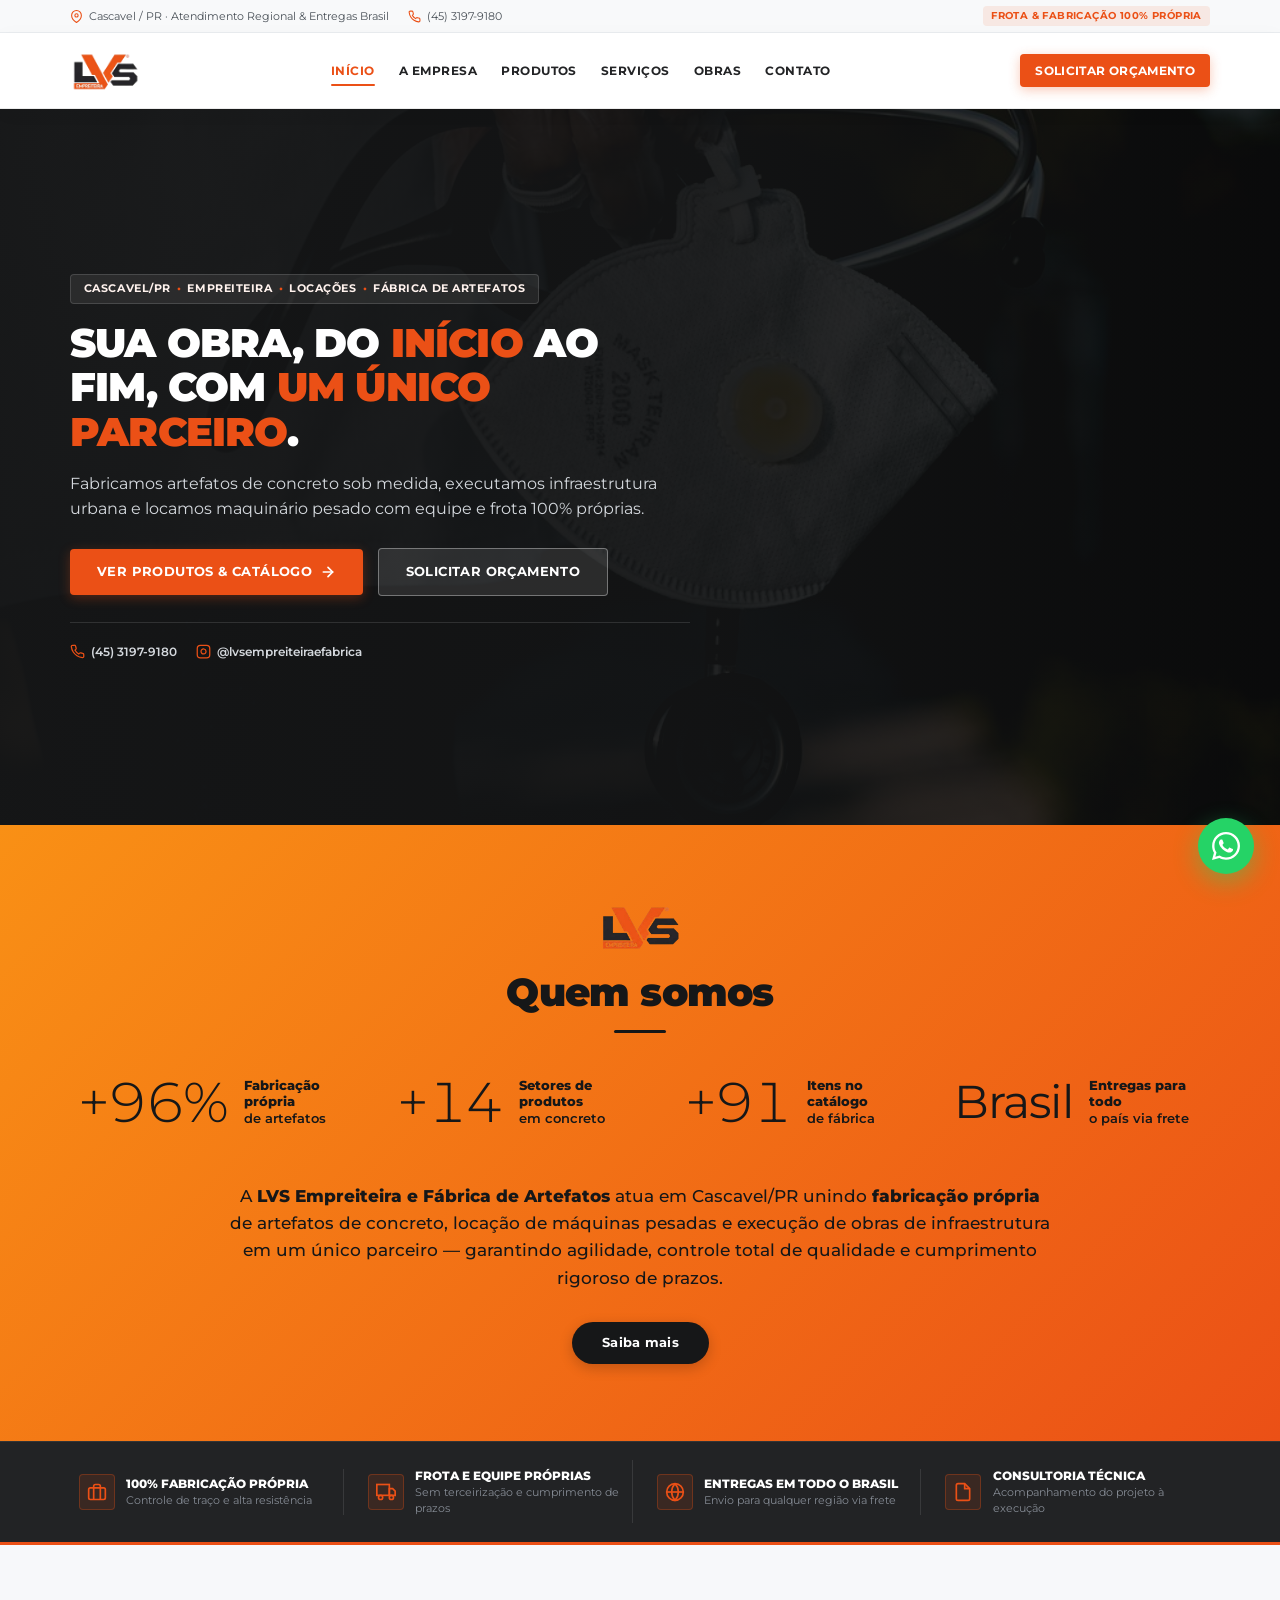
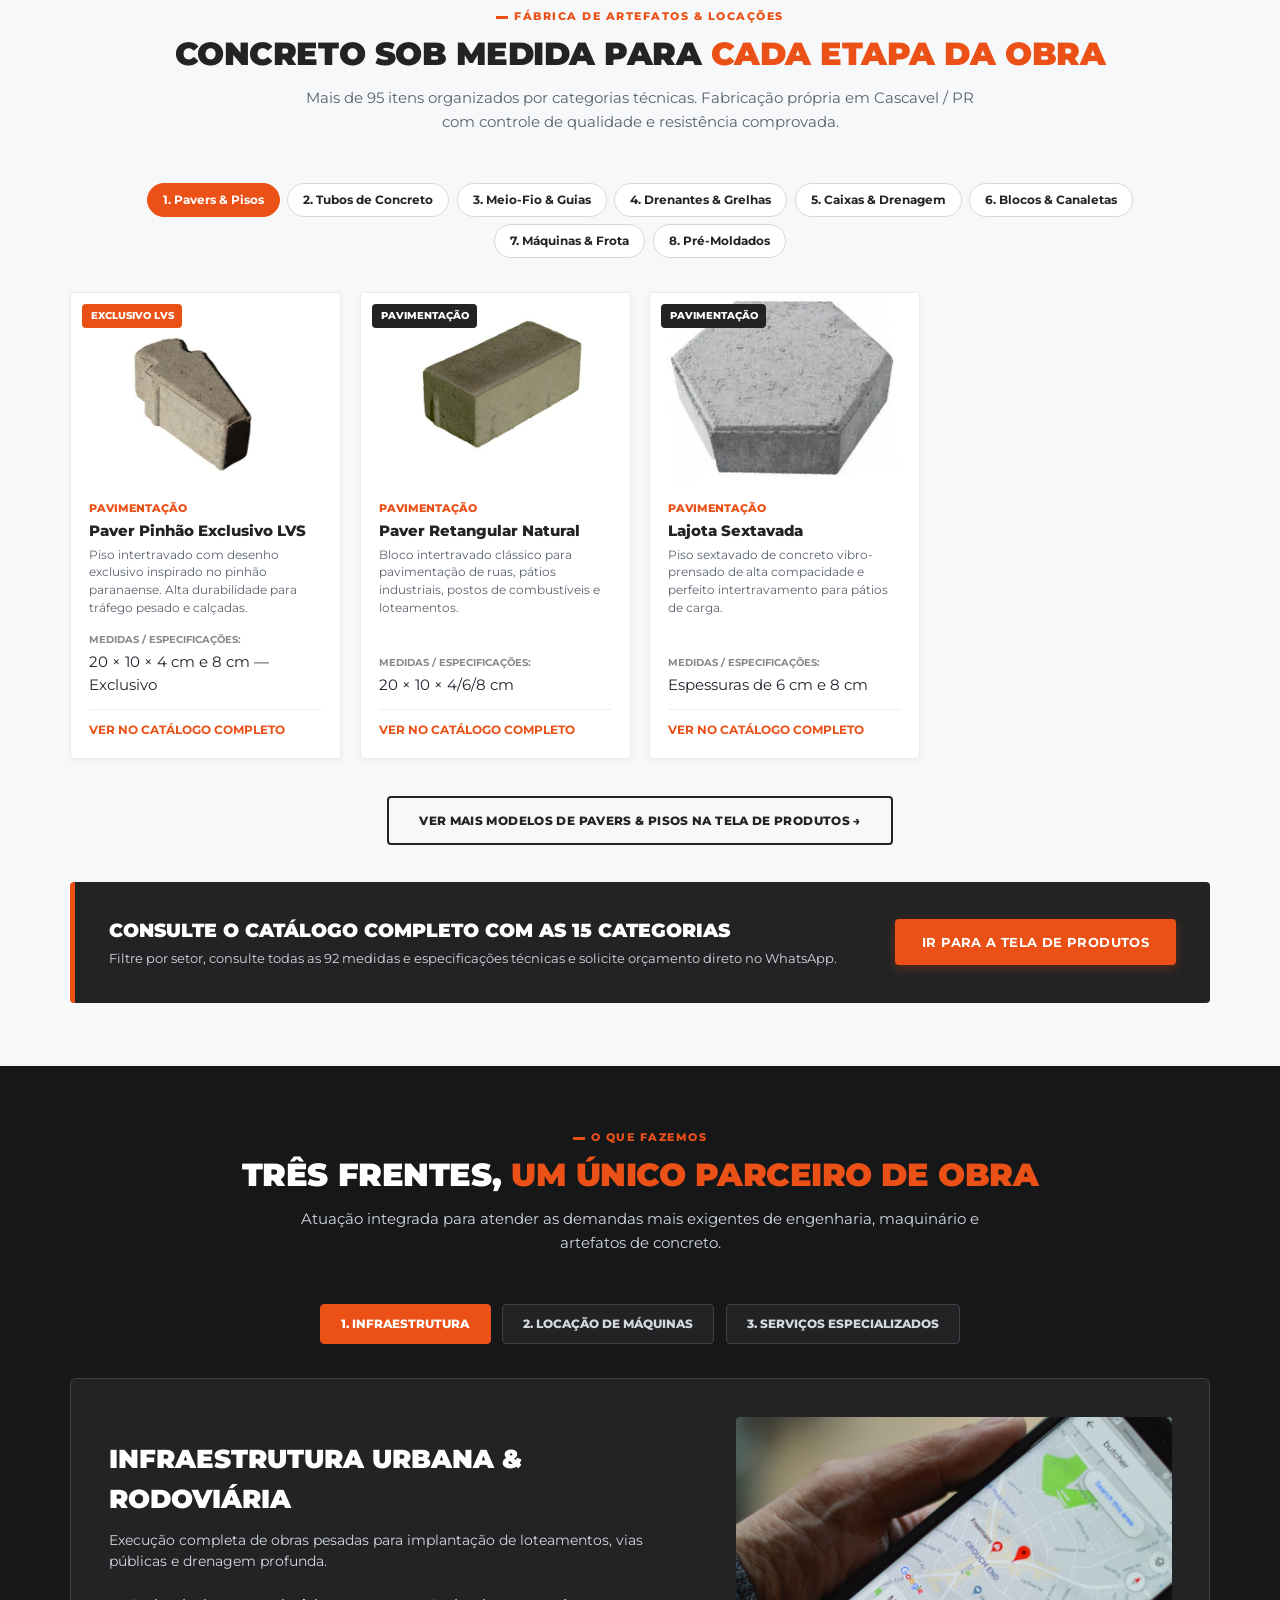
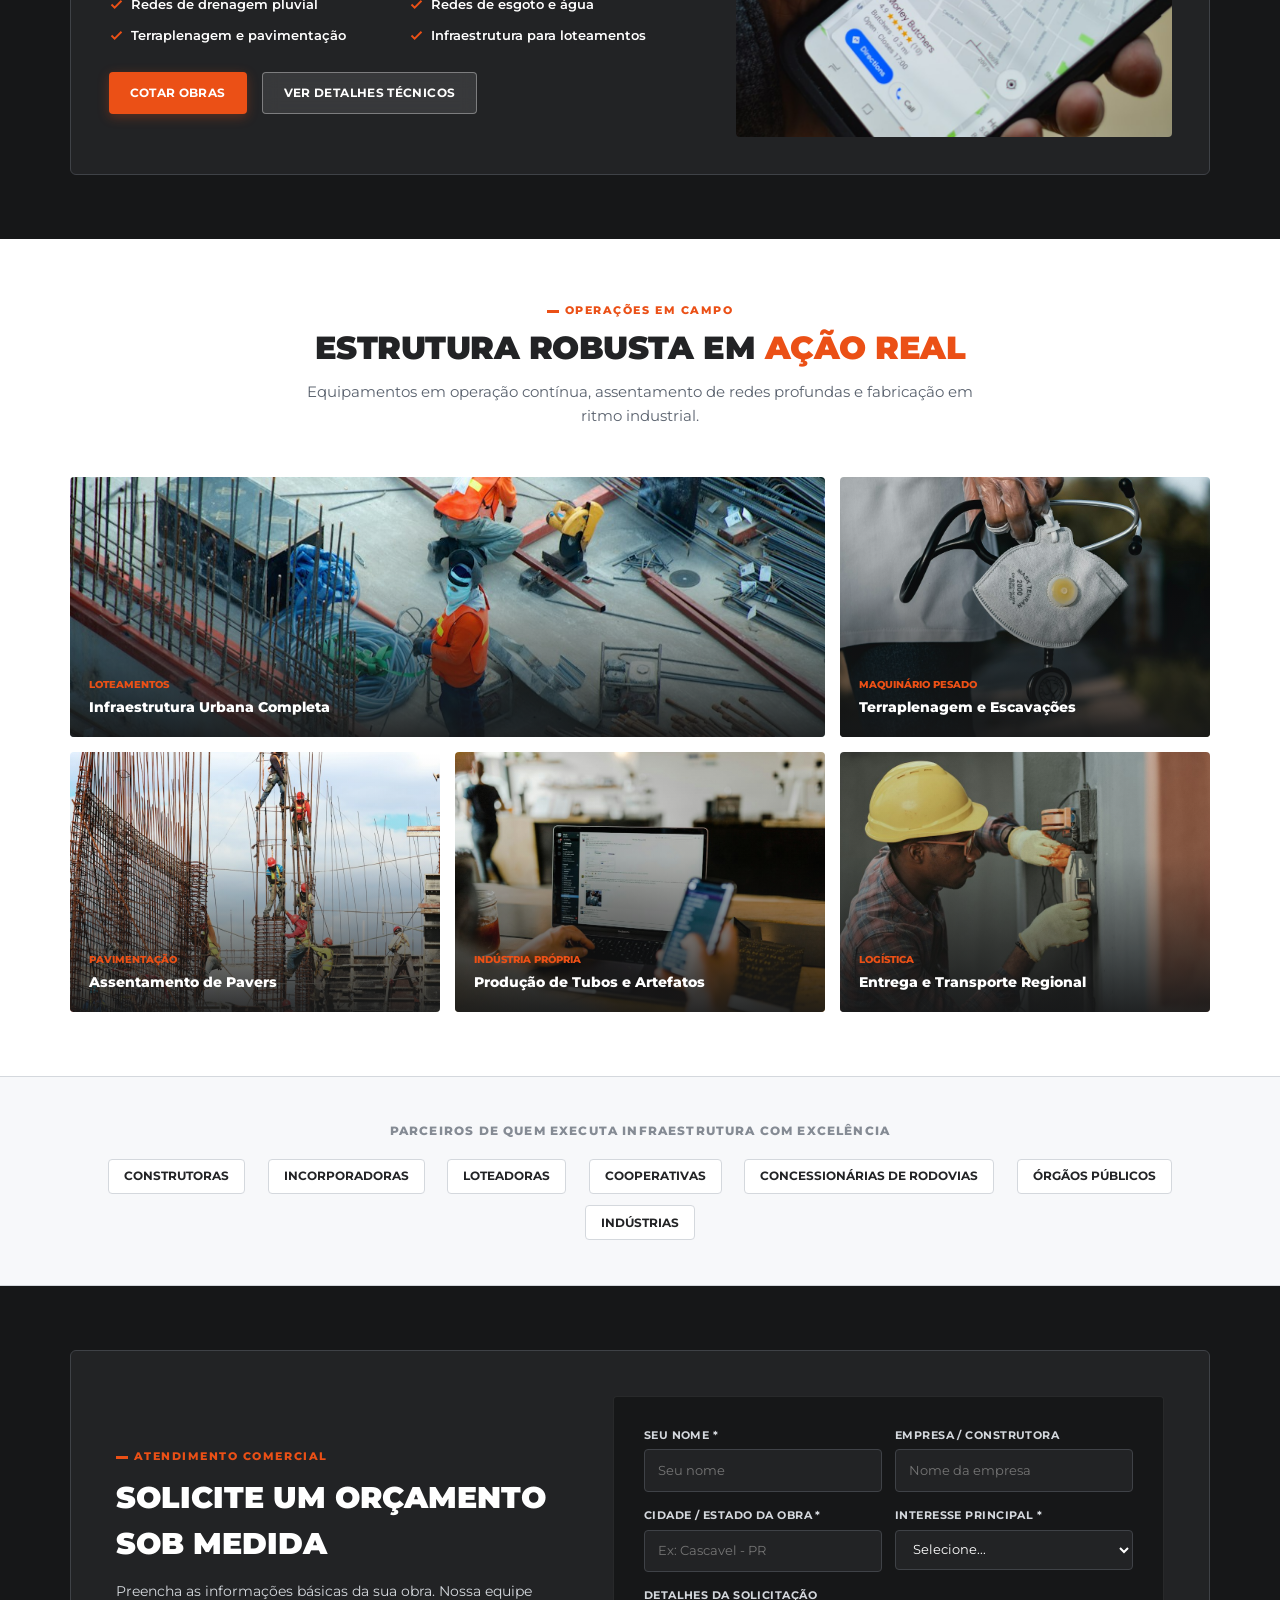
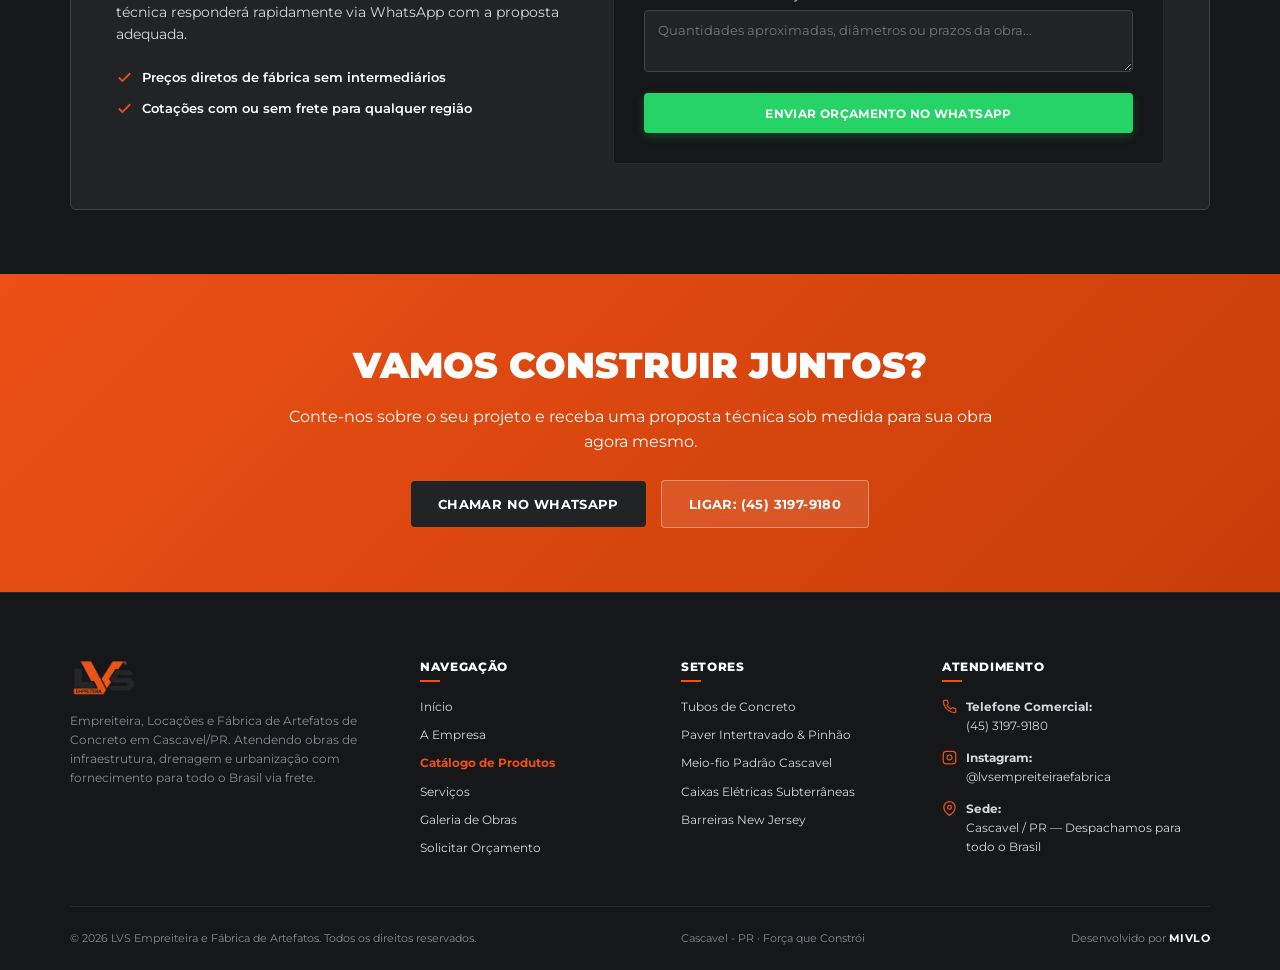
==== commit d74de05a: "fix: ajustar caminhos de imagens para Assets e adicionar hero-bg para compatibilidade no GitHub Page" ====
--- a/index.html
+++ b/index.html
@@ -18,8 +18,8 @@
   <link rel="canonical" href="https://lvs.ind.br/">
 
   <!-- Favicon -->
-  <link rel="icon" type="image/svg+xml" href="assets/brand/favicon.svg">
-  <link rel="apple-touch-icon" href="assets/brand/logo_lvs.png">
+  <link rel="icon" type="image/svg+xml" href="Assets/brand/favicon.svg">
+  <link rel="apple-touch-icon" href="Assets/brand/logo_lvs.png">
 
   <!-- Open Graph / Redes Sociais -->
   <meta property="og:type" content="website">
@@ -27,7 +27,7 @@
   <meta property="og:title" content="LVS Empreiteira & Fábrica de Artefatos de Concreto">
   <meta property="og:description"
     content="Sua obra, do início ao fim, com um único parceiro. Infraestrutura, locação de máquinas pesadas e artefatos de concreto com fabricação 100% própria.">
-  <meta property="og:image" content="https://lvs.ind.br/assets/brand/logo_lvs.png">
+  <meta property="og:image" content="https://lvs.ind.br/Assets/brand/logo_lvs.png">
   <meta property="og:locale" content="pt_BR">
 
   <!-- Twitter Cards -->
@@ -35,10 +35,10 @@
   <meta name="twitter:title" content="LVS Empreiteira & Fábrica de Artefatos de Concreto">
   <meta name="twitter:description"
     content="Engenharia de infraestrutura, locação de equipamentos e artefatos de concreto sob medida. Sede em Cascavel/PR.">
-  <meta name="twitter:image" content="https://lvs.ind.br/assets/brand/logo_lvs.png">
+  <meta name="twitter:image" content="https://lvs.ind.br/Assets/brand/logo_lvs.png">
 
   <!-- Preload da Imagem Principal do Hero -->
-  <link rel="preload" as="image" href="assets/images/hero/hero-bg.jpg" fetchpriority="high">
+  <link rel="preload" as="image" href="Assets/images/hero/hero-bg.jpg" fetchpriority="high">
 
   <!-- Estilos CSS -->
   <link rel="stylesheet" href="css/style.css">
@@ -52,8 +52,8 @@
     "@type": "GeneralContractor",
     "name": "LVS Empreiteira e Fábrica de Artefatos de Concreto",
     "url": "https://lvs.ind.br/",
-    "logo": "https://lvs.ind.br/assets/brand/logo_lvs.png",
-    "image": "https://lvs.ind.br/assets/images/hero/hero-bg.jpg",
+    "logo": "https://lvs.ind.br/Assets/brand/logo_lvs.png",
+    "image": "https://lvs.ind.br/Assets/images/hero/hero-bg.jpg",
     "telephone": "+55-45-3197-9180",
     "address": {
       "@type": "PostalAddress",
@@ -107,7 +107,7 @@
       <div class="container header-container">
         <!-- Logotipo Oficial LVS -->
         <a href="index.html" class="brand-logo" aria-label="LVS Empreiteira - Página Inicial">
-          <img src="assets/brand/logo_lvs.png" alt="Logotipo LVS Empreiteira" width="160" height="42">
+          <img src="Assets/brand/logo_lvs.png" alt="Logotipo LVS Empreiteira" width="160" height="42">
         </a>
 
         <!-- Menu de Navegação Padronizado -->
@@ -143,7 +143,7 @@
   <aside class="nav-mobile" aria-label="Menu Mobile">
     <div class="nav-mobile-top">
       <div class="brand-logo" style="margin-bottom: 2rem;">
-        <img src="assets/brand/logo_lvs.png" alt="Logotipo LVS Empreiteira" width="140" height="36">
+        <img src="Assets/brand/logo_lvs.png" alt="Logotipo LVS Empreiteira" width="140" height="36">
       </div>
       <ul class="nav-mobile-list">
         <li><a href="index.html" class="nav-mobile-link active" style="color: var(--color-primary);">Início</a></li>
@@ -174,9 +174,9 @@
     <section class="hero" id="inicio">
       <div class="hero-bg-container">
         <video class="hero-bg-video" autoplay muted loop playsinline preload="auto"
-          poster="assets/images/hero/hero-bg.jpg">
-          <source src="assets/videos/hero/video_terraplanagem.mp4" type="video/mp4">
-          <source src="assets/images/hero/video_terraplanagem.mp4" type="video/mp4">
+          poster="Assets/images/hero/hero-bg.jpg">
+          <source src="Assets/videos/hero/video_terraplanagem.mp4" type="video/mp4">
+          <source src="Assets/images/hero/video_terraplanagem.mp4" type="video/mp4">
         </video>
         <div class="hero-gradient-overlay"></div>
       </div>
@@ -248,7 +248,7 @@
 
         <!-- Eyebrow & Título com Linha Centralizada -->
         <div class="quem-somos-eyebrow">
-          <img src="assets/brand/logo_lvs.png" alt="Logotipo LVS Empreiteira" width="85" height="50" loading="lazy">
+          <img src="Assets/brand/logo_lvs.png" alt="Logotipo LVS Empreiteira" width="85" height="50" loading="lazy">
         </div>
         <h2 class="quem-somos-title">Quem somos</h2>
         <div class="quem-somos-divider"></div>
@@ -404,7 +404,7 @@
         <div class="produtos-grid">
           <div class="produto-card reveal-on-scroll reveal-delay-1" style="display: flex;" data-category="pavers">
             <div class="produto-image-container">
-              <img src="assets/images/produtos/pavers/piao.jpg" alt="Paver Pinhão Exclusivo LVS" width="320"
+              <img src="Assets/images/produtos/pavers/piao.jpg" alt="Paver Pinhão Exclusivo LVS" width="320"
                 height="200" loading="lazy">
               <span class="produto-badge badge-exclusive">Exclusivo LVS</span>
             </div>
@@ -426,7 +426,7 @@
 
           <div class="produto-card reveal-on-scroll reveal-delay-2" style="display: flex;" data-category="pavers">
             <div class="produto-image-container">
-              <img src="assets/images/produtos/pavers/natural.jpg" alt="Paver Retangular Natural" width="320"
+              <img src="Assets/images/produtos/pavers/natural.jpg" alt="Paver Retangular Natural" width="320"
                 height="200" loading="lazy">
               <span class="produto-badge">Pavimentação</span>
             </div>
@@ -448,7 +448,7 @@
 
           <div class="produto-card reveal-on-scroll reveal-delay-3" style="display: flex;" data-category="pavers">
             <div class="produto-image-container">
-              <img src="assets/images/produtos/pavers/lajota_sextavada.jpg" alt="Lajota Sextavada" width="320"
+              <img src="Assets/images/produtos/pavers/lajota_sextavada.jpg" alt="Lajota Sextavada" width="320"
                 height="200" loading="lazy">
               <span class="produto-badge">Pavimentação</span>
             </div>
@@ -470,7 +470,7 @@
 
           <div class="produto-card reveal-on-scroll reveal-delay-1" style="display: none;" data-category="tubos">
             <div class="produto-image-container">
-              <img src="assets/images/produtos/tubo/tubo_mf.jpg" alt="Tubos de Concreto MF (Macho e Fêmea)" width="320"
+              <img src="Assets/images/produtos/tubo/tubo_mf.jpg" alt="Tubos de Concreto MF (Macho e Fêmea)" width="320"
                 height="200" loading="lazy">
               <span class="produto-badge">Drenagem</span>
             </div>
@@ -492,7 +492,7 @@
 
           <div class="produto-card reveal-on-scroll reveal-delay-2" style="display: none;" data-category="tubos">
             <div class="produto-image-container">
-              <img src="assets/images/produtos/tubo/tubo_pb.jpg" alt="Tubos de Concreto PB (Ponta e Bolsa)" width="320"
+              <img src="Assets/images/produtos/tubo/tubo_pb.jpg" alt="Tubos de Concreto PB (Ponta e Bolsa)" width="320"
                 height="200" loading="lazy">
               <span class="produto-badge">Esgoto & Pluvial</span>
             </div>
@@ -514,7 +514,7 @@
 
           <div class="produto-card reveal-on-scroll reveal-delay-3" style="display: none;" data-category="meio_fio">
             <div class="produto-image-container">
-              <img src="assets/images/produtos/meio_fio/meio_fio manual rampado padrao.jpg"
+              <img src="Assets/images/produtos/meio_fio/meio_fio manual rampado padrao.jpg"
                 alt="Meio-fio Manual Rampado Padrão Cascavel" width="320" height="200" loading="lazy">
               <span class="produto-badge">Padrão Cascavel</span>
             </div>
@@ -536,7 +536,7 @@
 
           <div class="produto-card reveal-on-scroll reveal-delay-1" style="display: none;" data-category="meio_fio">
             <div class="produto-image-container">
-              <img src="assets/images/produtos/meio_fio/meio_fio_manual_padrao_cascavel.jpg"
+              <img src="Assets/images/produtos/meio_fio/meio_fio_manual_padrao_cascavel.jpg"
                 alt="Meio-fio com Sarjeta Padrão Cascavel" width="320" height="200" loading="lazy">
               <span class="produto-badge">Padrão Cascavel</span>
             </div>
@@ -558,7 +558,7 @@
 
           <div class="produto-card reveal-on-scroll reveal-delay-2" style="display: none;" data-category="meio_fio">
             <div class="produto-image-container">
-              <img src="assets/images/produtos/meio_fio/meio_fio_manual_americano.jpg" alt="Meio-fio Manual Americano"
+              <img src="Assets/images/produtos/meio_fio/meio_fio_manual_americano.jpg" alt="Meio-fio Manual Americano"
                 width="320" height="200" loading="lazy">
               <span class="produto-badge">Americano</span>
             </div>
@@ -580,7 +580,7 @@
 
           <div class="produto-card reveal-on-scroll reveal-delay-3" style="display: none;" data-category="drenantes">
             <div class="produto-image-container">
-              <img src="assets/images/produtos/grelhas/grelha_trafego_pesado.jpg"
+              <img src="Assets/images/produtos/grelhas/grelha_trafego_pesado.jpg"
                 alt="Grelha de Concreto Tráfego Pesado" width="320" height="200" loading="lazy">
               <span class="produto-badge badge-exclusive">Tráfego Pesado</span>
             </div>
@@ -602,7 +602,7 @@
 
           <div class="produto-card reveal-on-scroll reveal-delay-1" style="display: none;" data-category="drenantes">
             <div class="produto-image-container">
-              <img src="assets/images/produtos/drenantes/drenante.jpg" alt="Piso Drenante Permeável" width="320"
+              <img src="Assets/images/produtos/drenantes/drenante.jpg" alt="Piso Drenante Permeável" width="320"
                 height="200" loading="lazy">
               <span class="produto-badge">Permeável</span>
             </div>
@@ -624,7 +624,7 @@
 
           <div class="produto-card reveal-on-scroll reveal-delay-2" style="display: none;" data-category="drenantes">
             <div class="produto-image-container">
-              <img src="assets/images/produtos/grelhas/ossinho_grelha.jpg" alt="Ossinho Grelha de Concreto" width="320"
+              <img src="Assets/images/produtos/grelhas/ossinho_grelha.jpg" alt="Ossinho Grelha de Concreto" width="320"
                 height="200" loading="lazy">
               <span class="produto-badge">Estruturado</span>
             </div>
@@ -647,7 +647,7 @@
           <div class="produto-card reveal-on-scroll reveal-delay-3" style="display: none;"
             data-category="caixas_concreto">
             <div class="produto-image-container">
-              <img src="assets/images/produtos/caixa_eletrica/caixa_passagem.jpg" alt="Caixa de Passagem com Tampa"
+              <img src="Assets/images/produtos/caixa_eletrica/caixa_passagem.jpg" alt="Caixa de Passagem com Tampa"
                 width="320" height="200" loading="lazy">
               <span class="produto-badge">Elétrica</span>
             </div>
@@ -670,7 +670,7 @@
           <div class="produto-card reveal-on-scroll reveal-delay-1" style="display: none;"
             data-category="caixas_concreto">
             <div class="produto-image-container">
-              <img src="assets/images/produtos/caixa_eletrica/caixa_delta.jpg" alt="Caixa Delta & Concessionária"
+              <img src="Assets/images/produtos/caixa_eletrica/caixa_delta.jpg" alt="Caixa Delta & Concessionária"
                 width="320" height="200" loading="lazy">
               <span class="produto-badge">Homologada</span>
             </div>
@@ -693,7 +693,7 @@
           <div class="produto-card reveal-on-scroll reveal-delay-2" style="display: none;"
             data-category="caixas_concreto">
             <div class="produto-image-container">
-              <img src="assets/images/produtos/caixas_concreto/boca_lobo.jpg" alt="Boca de Lobo Pré-moldada" width="320"
+              <img src="Assets/images/produtos/caixas_concreto/boca_lobo.jpg" alt="Boca de Lobo Pré-moldada" width="320"
                 height="200" loading="lazy">
               <span class="produto-badge">Drenagem</span>
             </div>
@@ -715,7 +715,7 @@
 
           <div class="produto-card reveal-on-scroll reveal-delay-3" style="display: none;" data-category="blocos">
             <div class="produto-image-container">
-              <img src="assets/images/produtos/blocos_concreto/bloco_estrutural.jpg" alt="Bloco Estrutural de Concreto"
+              <img src="Assets/images/produtos/blocos_concreto/bloco_estrutural.jpg" alt="Bloco Estrutural de Concreto"
                 width="320" height="200" loading="lazy">
               <span class="produto-badge">Alta Resistência</span>
             </div>
@@ -737,7 +737,7 @@
 
           <div class="produto-card reveal-on-scroll reveal-delay-1" style="display: none;" data-category="blocos">
             <div class="produto-image-container">
-              <img src="assets/images/produtos/blocos_concreto/bloco_vedacao.jpg" alt="Bloco de Vedação" width="320"
+              <img src="Assets/images/produtos/blocos_concreto/bloco_vedacao.jpg" alt="Bloco de Vedação" width="320"
                 height="200" loading="lazy">
               <span class="produto-badge">Vedação</span>
             </div>
@@ -759,7 +759,7 @@
 
           <div class="produto-card reveal-on-scroll reveal-delay-2" style="display: none;" data-category="blocos">
             <div class="produto-image-container">
-              <img src="assets/images/produtos/canaletas/canaleta_concreto.jpg" alt="Canaleta de Concreto" width="320"
+              <img src="Assets/images/produtos/canaletas/canaleta_concreto.jpg" alt="Canaleta de Concreto" width="320"
                 height="200" loading="lazy">
               <span class="produto-badge">Estrutural</span>
             </div>
@@ -782,7 +782,7 @@
           <div class="produto-card reveal-on-scroll reveal-delay-3" style="display: none;"
             data-category="equipamentos_maquinas">
             <div class="produto-image-container">
-              <img src="assets/images/produtos/equipamentos_maquinas/Escavadeira Hidráulica.jpg"
+              <img src="Assets/images/produtos/equipamentos_maquinas/Escavadeira Hidráulica.jpg"
                 alt="Escavadeira Hidráulica JS 200" width="320" height="200" loading="lazy">
               <span class="produto-badge">Terraplenagem</span>
             </div>
@@ -805,7 +805,7 @@
           <div class="produto-card reveal-on-scroll reveal-delay-1" style="display: none;"
             data-category="equipamentos_maquinas">
             <div class="produto-image-container">
-              <img src="assets/images/produtos/equipamentos_maquinas/Retroescavadeira com Rompedor Hidráulico.jpg"
+              <img src="Assets/images/produtos/equipamentos_maquinas/Retroescavadeira com Rompedor Hidráulico.jpg"
                 alt="Retroescavadeira com Rompedor Hidráulico" width="320" height="200" loading="lazy">
               <span class="produto-badge">Demolição & Escavação</span>
             </div>
@@ -828,7 +828,7 @@
           <div class="produto-card reveal-on-scroll reveal-delay-2" style="display: none;"
             data-category="equipamentos_maquinas">
             <div class="produto-image-container">
-              <img src="assets/images/produtos/equipamentos_maquinas/Caminhão Munck.jpg"
+              <img src="Assets/images/produtos/equipamentos_maquinas/Caminhão Munck.jpg"
                 alt="Caminhão Munck com Guindauto" width="320" height="200" loading="lazy">
               <span class="produto-badge">Içamento</span>
             </div>
@@ -850,7 +850,7 @@
 
           <div class="produto-card reveal-on-scroll reveal-delay-3" style="display: none;" data-category="outros">
             <div class="produto-image-container">
-              <img src="assets/images/produtos/outros/Barreira New Jersey.jpg" alt="Barreira New Jersey" width="320"
+              <img src="Assets/images/produtos/outros/Barreira New Jersey.jpg" alt="Barreira New Jersey" width="320"
                 height="200" loading="lazy">
               <span class="produto-badge">Segurança Viária</span>
             </div>
@@ -872,7 +872,7 @@
 
           <div class="produto-card reveal-on-scroll reveal-delay-1" style="display: none;" data-category="outros">
             <div class="produto-image-container">
-              <img src="assets/images/produtos/outros/Palanque Mourão Reto.jpg" alt="Palanque Mourão Reto e Curvo"
+              <img src="Assets/images/produtos/outros/Palanque Mourão Reto.jpg" alt="Palanque Mourão Reto e Curvo"
                 width="320" height="200" loading="lazy">
               <span class="produto-badge">Cercamento</span>
             </div>
@@ -968,7 +968,7 @@
               </div>
             </div>
             <div class="servico-visual">
-              <img src="assets/images/servicos/infraestrutura.jpg" alt="Infraestrutura Urbana LVS" width="460"
+              <img src="Assets/images/servicos/infraestrutura.jpg" alt="Infraestrutura Urbana LVS" width="460"
                 height="320" loading="lazy">
             </div>
           </div>
@@ -1005,7 +1005,7 @@
               </div>
             </div>
             <div class="servico-visual">
-              <img src="assets/images/servicos/locacao-maquinas.jpg" alt="Frota de máquinas pesadas LVS" width="460"
+              <img src="Assets/images/servicos/locacao-maquinas.jpg" alt="Frota de máquinas pesadas LVS" width="460"
                 height="320" loading="lazy">
             </div>
           </div>
@@ -1042,7 +1042,7 @@
               </div>
             </div>
             <div class="servico-visual">
-              <img src="assets/images/servicos/servicos-especializados.jpg" alt="Serviços Especializados LVS"
+              <img src="Assets/images/servicos/servicos-especializados.jpg" alt="Serviços Especializados LVS"
                 width="460" height="320" loading="lazy">
             </div>
           </div>
@@ -1066,7 +1066,7 @@
 
         <div class="galeria-grid">
           <div class="galeria-item span-2 reveal-on-scroll">
-            <img src="assets/images/galeria/obra-loteamento.jpg" alt="Infraestrutura Urbana Completa" width="780"
+            <img src="Assets/images/galeria/obra-loteamento.jpg" alt="Infraestrutura Urbana Completa" width="780"
               height="260" loading="lazy">
             <div class="galeria-overlay">
               <div class="galeria-tag">Loteamentos</div>
@@ -1075,7 +1075,7 @@
           </div>
 
           <div class="galeria-item reveal-on-scroll">
-            <img src="assets/images/galeria/obra-maquinario.jpg" alt="Terraplenagem e Escavações" width="380"
+            <img src="Assets/images/galeria/obra-maquinario.jpg" alt="Terraplenagem e Escavações" width="380"
               height="260" loading="lazy">
             <div class="galeria-overlay">
               <div class="galeria-tag">Maquinário Pesado</div>
@@ -1084,7 +1084,7 @@
           </div>
 
           <div class="galeria-item reveal-on-scroll">
-            <img src="assets/images/galeria/obra-pavimentacao.jpg" alt="Pavimentação com Pavers" width="380"
+            <img src="Assets/images/galeria/obra-pavimentacao.jpg" alt="Pavimentação com Pavers" width="380"
               height="260" loading="lazy">
             <div class="galeria-overlay">
               <div class="galeria-tag">Pavimentação</div>
@@ -1093,7 +1093,7 @@
           </div>
 
           <div class="galeria-item reveal-on-scroll">
-            <img src="assets/images/galeria/fabrica-concreto.jpg" alt="Produção de Tubos e Artefatos" width="380"
+            <img src="Assets/images/galeria/fabrica-concreto.jpg" alt="Produção de Tubos e Artefatos" width="380"
               height="260" loading="lazy">
             <div class="galeria-overlay">
               <div class="galeria-tag">Indústria Própria</div>
@@ -1102,7 +1102,7 @@
           </div>
 
           <div class="galeria-item reveal-on-scroll">
-            <img src="assets/images/galeria/frota-operacao.jpg" alt="Entrega e Transporte Regional" width="380"
+            <img src="Assets/images/galeria/frota-operacao.jpg" alt="Entrega e Transporte Regional" width="380"
               height="260" loading="lazy">
             <div class="galeria-overlay">
               <div class="galeria-tag">Logística</div>
@@ -1232,7 +1232,7 @@
     <div class="container">
       <div class="footer-grid">
         <div class="footer-brand">
-          <img src="assets/brand/logo_lvs.png" alt="LVS Empreiteira e Fábrica de Artefatos" width="160" height="42">
+          <img src="Assets/brand/logo_lvs.png" alt="LVS Empreiteira e Fábrica de Artefatos" width="160" height="42">
           <p>
             Empreiteira, Locações e Fábrica de Artefatos de Concreto em Cascavel/PR. Atendendo obras de infraestrutura,
             drenagem e urbanização com fornecimento para todo o Brasil via frete.
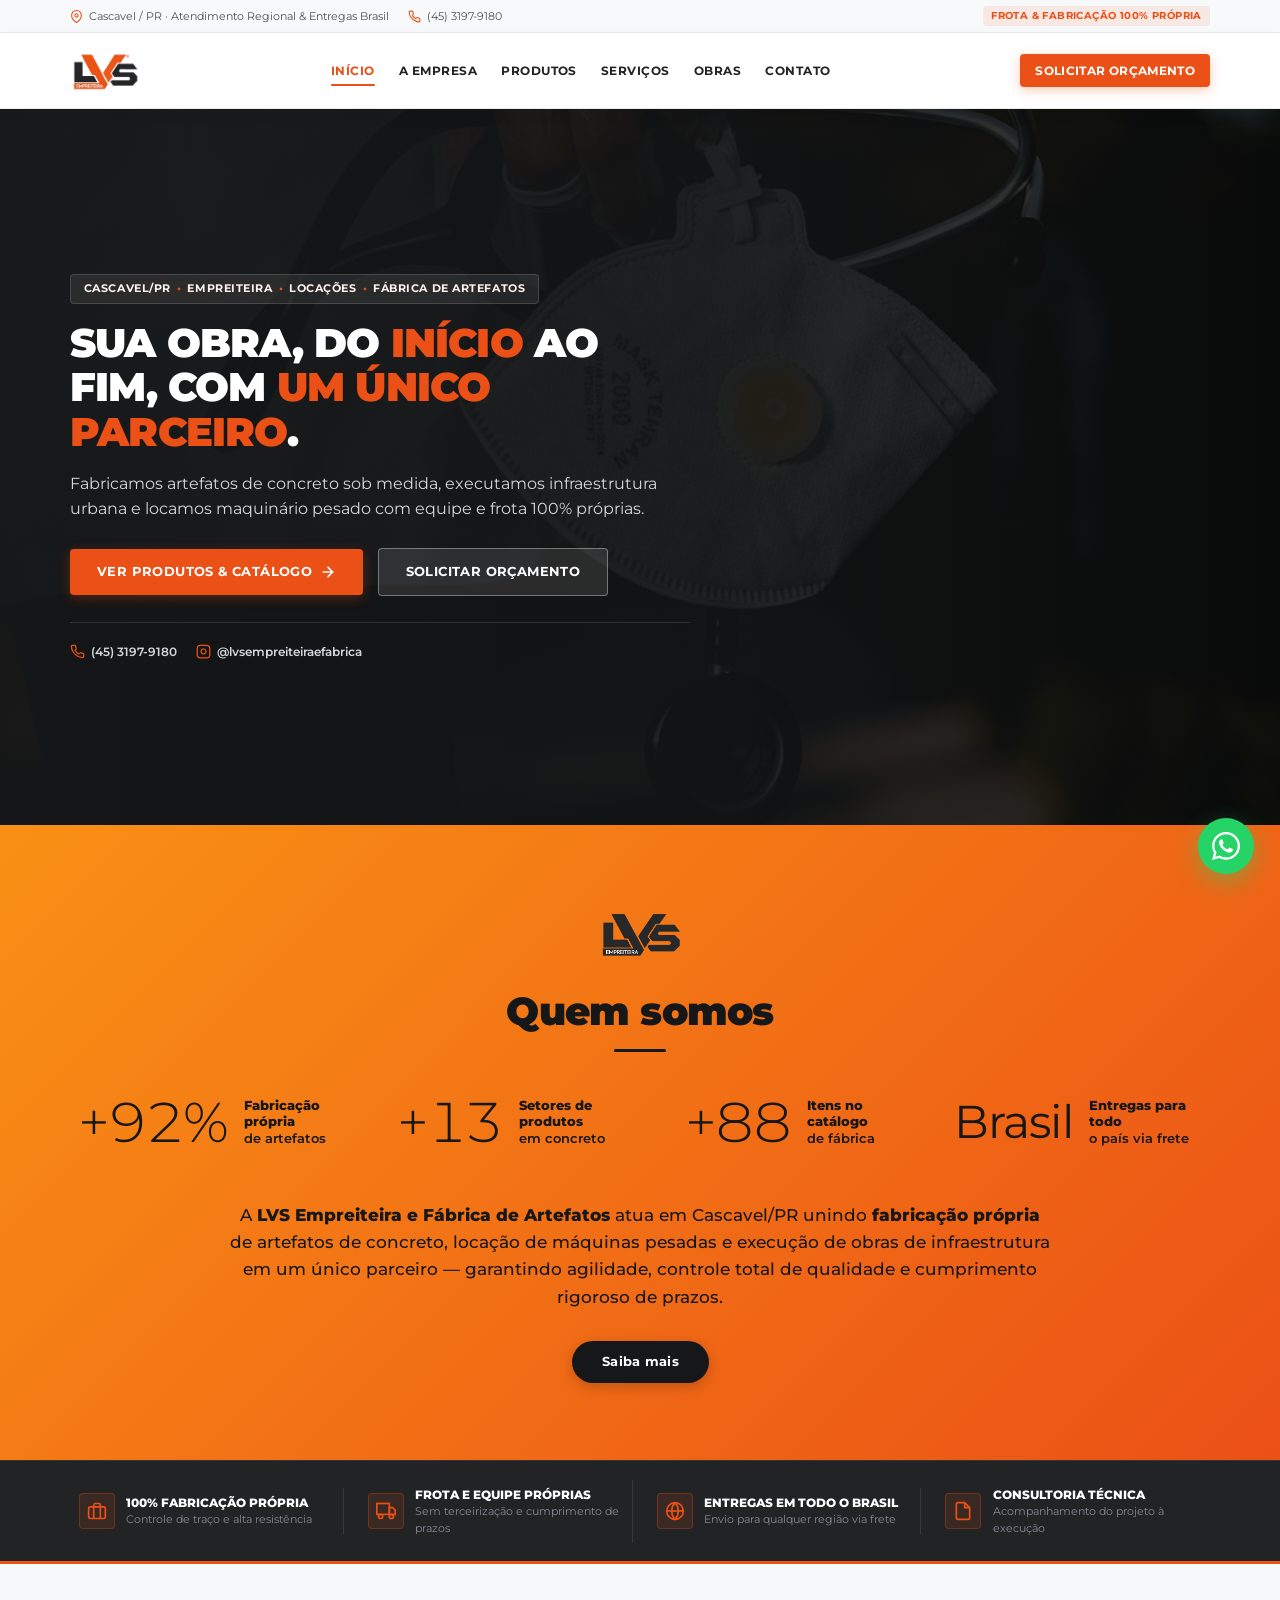
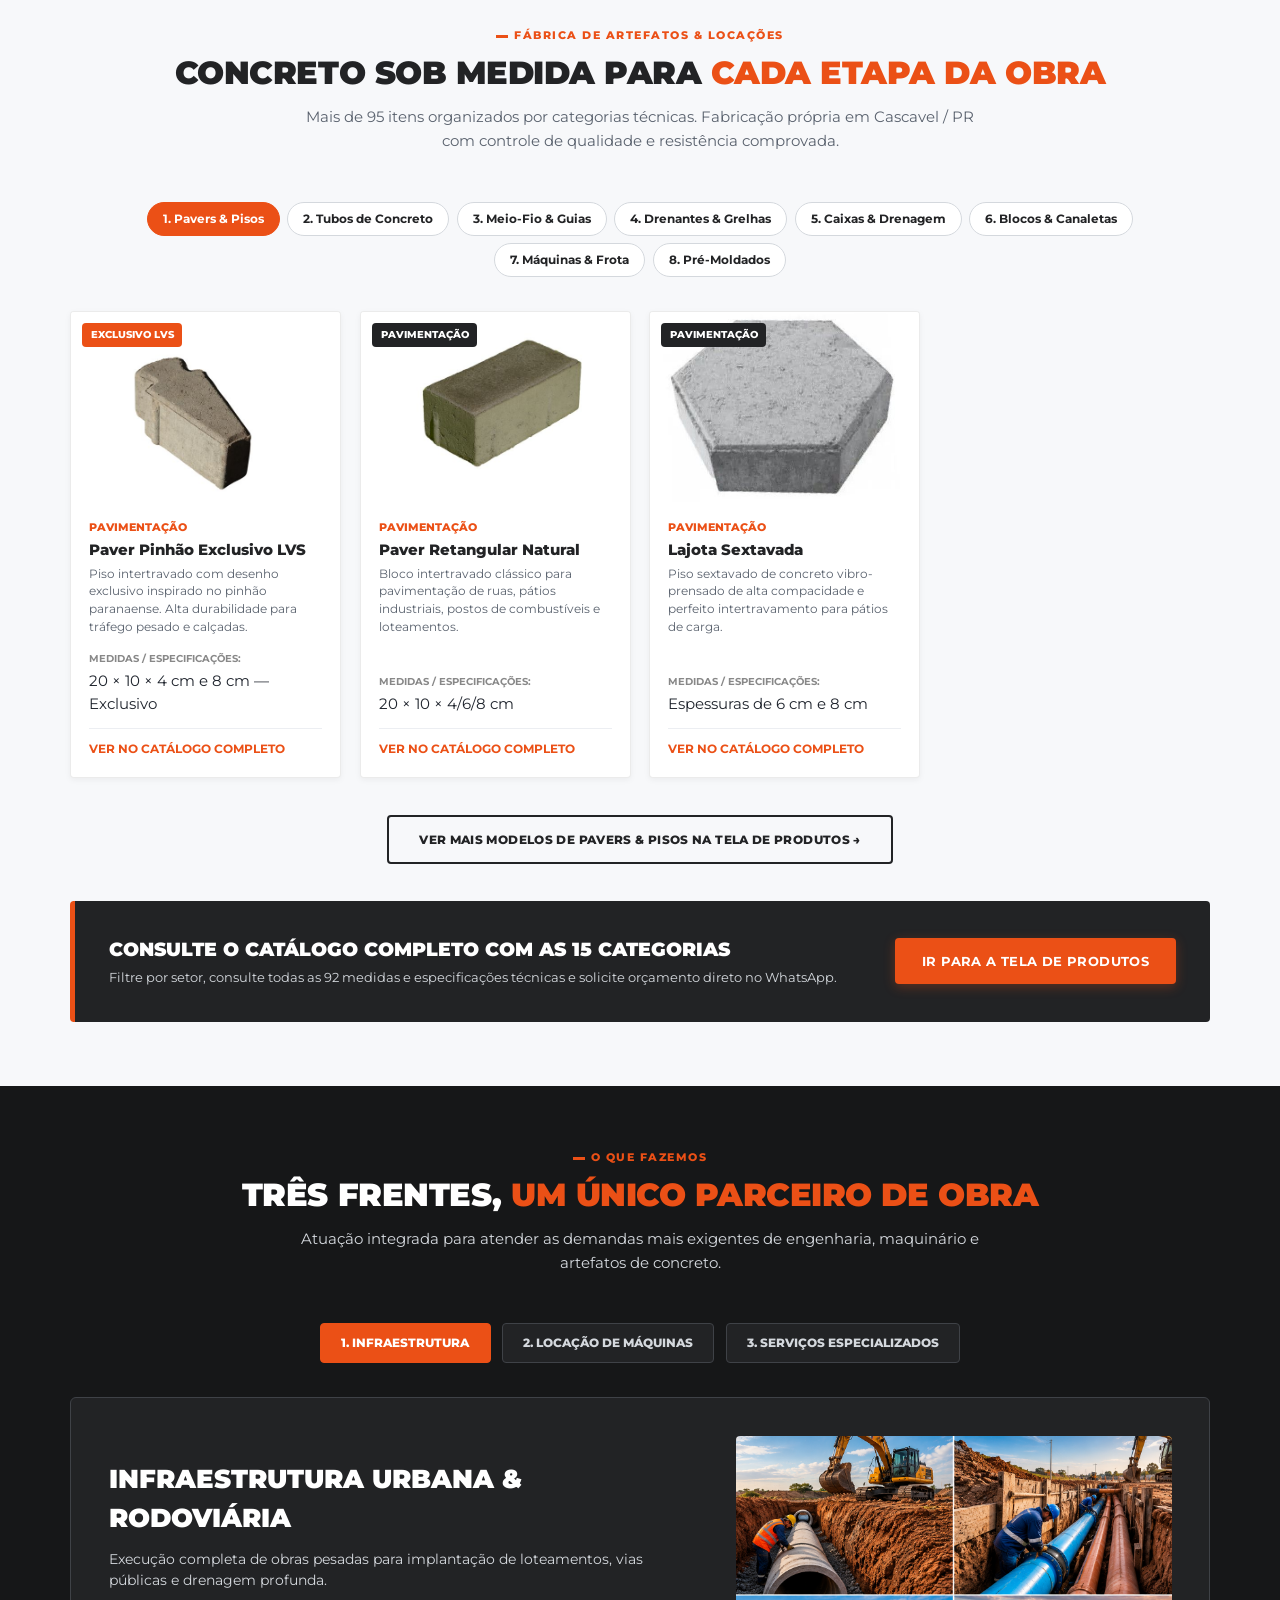
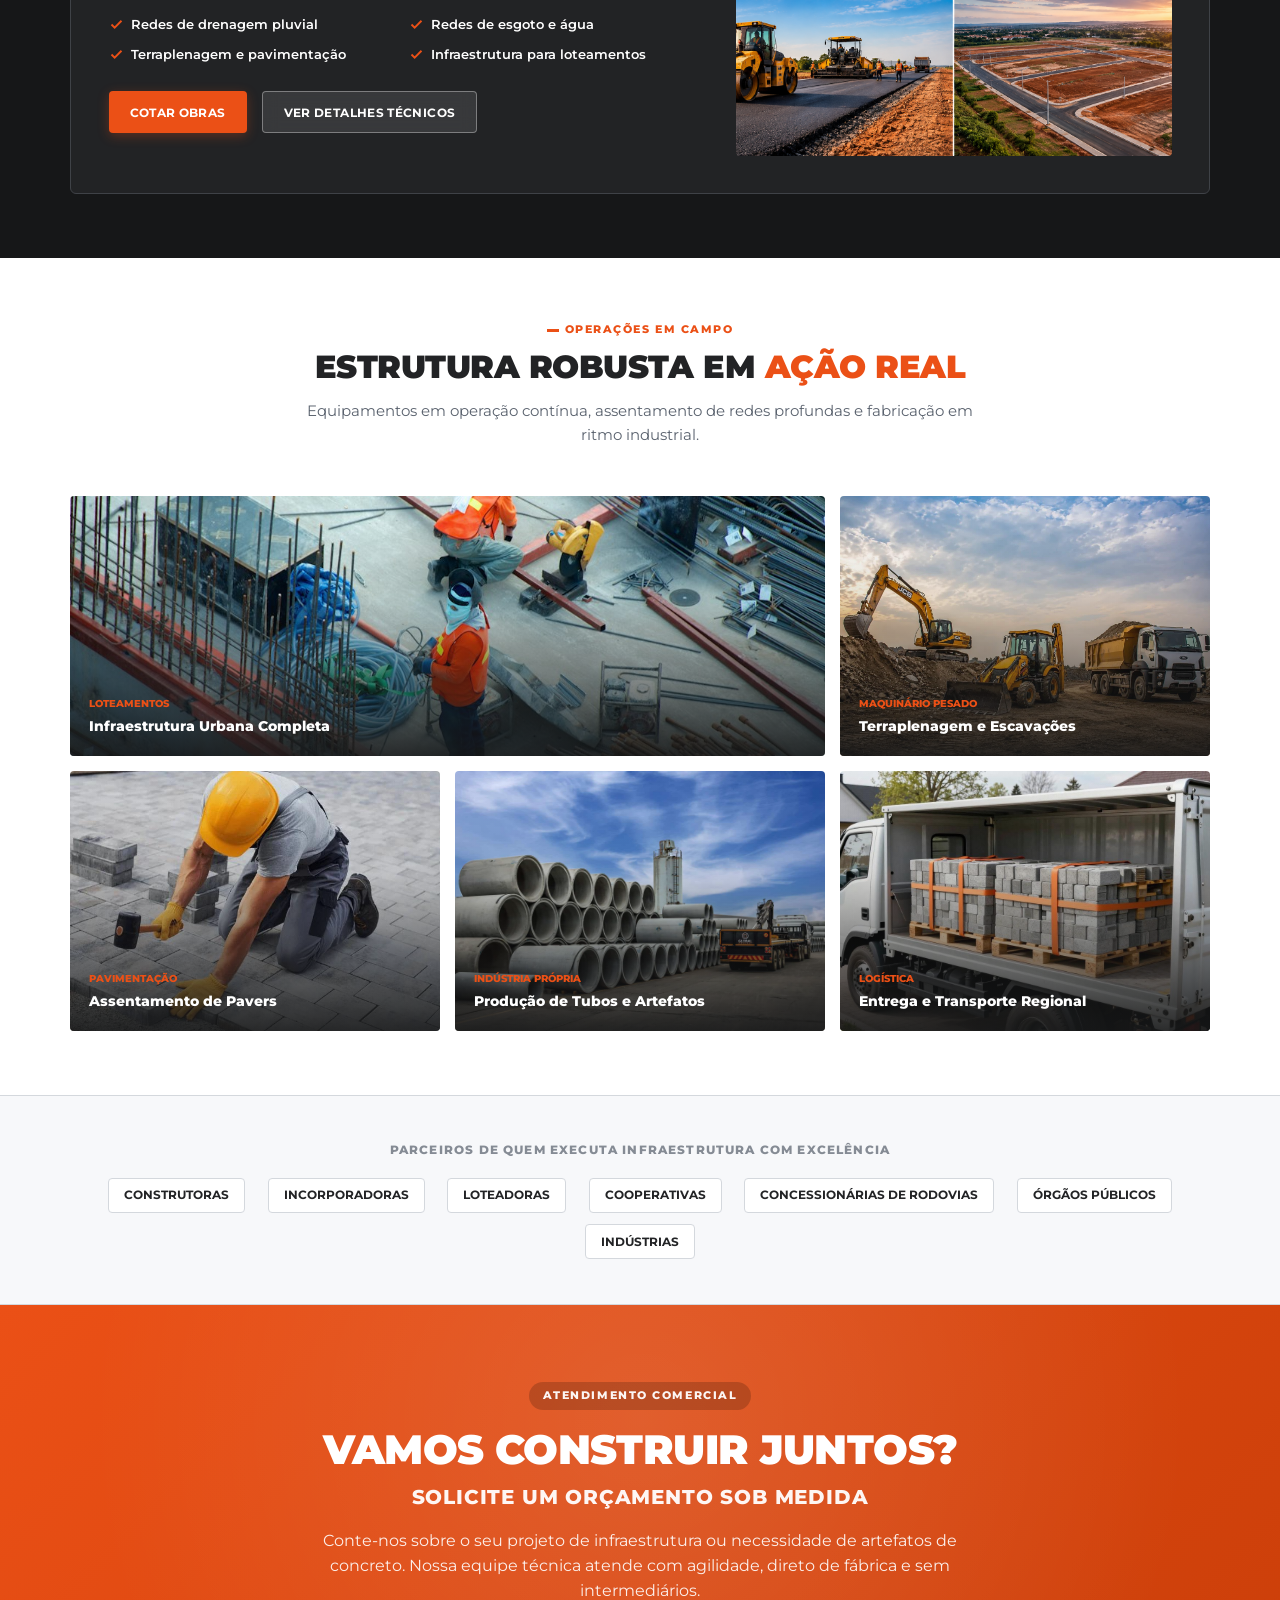
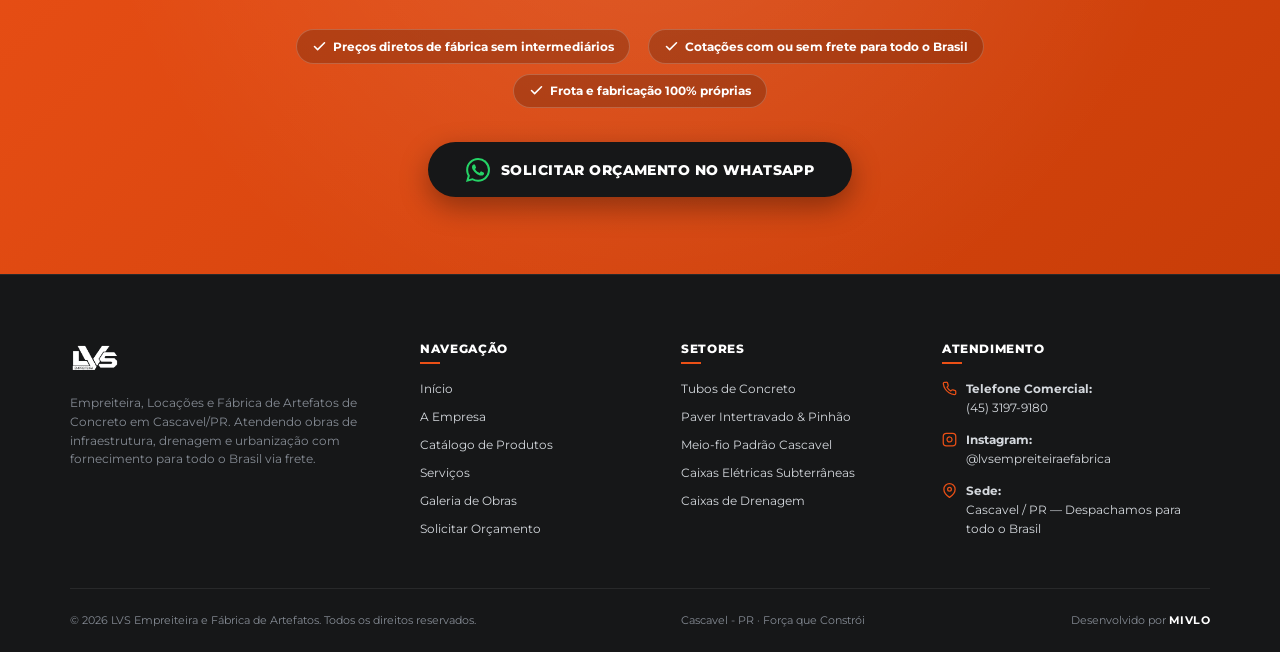
==== commit be3099ab: "Alteração das imagens da pagina e ajuste no contraste da logo da empresa" ====
--- a/index.html
+++ b/index.html
@@ -18,8 +18,8 @@
   <link rel="canonical" href="https://lvs.ind.br/">
 
   <!-- Favicon -->
-  <link rel="icon" type="image/svg+xml" href="Assets/brand/favicon.svg">
-  <link rel="apple-touch-icon" href="Assets/brand/logo_lvs.png">
+  <link rel="icon" type="image/png" href="Assets/brand/logo BRANCA PNG.png">
+  <link rel="apple-touch-icon" href="Assets/brand/logo BRANCA PNG.png">
 
   <!-- Open Graph / Redes Sociais -->
   <meta property="og:type" content="website">
@@ -248,7 +248,8 @@
 
         <!-- Eyebrow & Título com Linha Centralizada -->
         <div class="quem-somos-eyebrow">
-          <img src="Assets/brand/logo_lvs.png" alt="Logotipo LVS Empreiteira" width="85" height="50" loading="lazy">
+          <img src="Assets/brand/LOGO PNG PRETA .png" alt="Logotipo LVS Empreiteira" width="85" height="50"
+            loading="lazy">
         </div>
         <h2 class="quem-somos-title">Quem somos</h2>
         <div class="quem-somos-divider"></div>
@@ -968,7 +969,7 @@
               </div>
             </div>
             <div class="servico-visual">
-              <img src="Assets/images/servicos/infraestrutura.jpg" alt="Infraestrutura Urbana LVS" width="460"
+              <img src="Assets/images/servicos/infraestrutura.png" alt="Infraestrutura Urbana LVS" width="460"
                 height="320" loading="lazy">
             </div>
           </div>
@@ -1005,7 +1006,7 @@
               </div>
             </div>
             <div class="servico-visual">
-              <img src="Assets/images/servicos/locacao-maquinas.jpg" alt="Frota de máquinas pesadas LVS" width="460"
+              <img src="Assets/images/servicos/locacao-maquinas.png" alt="Frota de máquinas pesadas LVS" width="460"
                 height="320" loading="lazy">
             </div>
           </div>
@@ -1042,7 +1043,7 @@
               </div>
             </div>
             <div class="servico-visual">
-              <img src="Assets/images/servicos/servicos-especializados.jpg" alt="Serviços Especializados LVS"
+              <img src="Assets/images/servicos/servicos-especializados.png" alt="Serviços Especializados LVS"
                 width="460" height="320" loading="lazy">
             </div>
           </div>
@@ -1129,97 +1130,51 @@
       </div>
     </section>
 
-    <!-- 7. Seção de Orçamento Rápido via WhatsApp -->
-    <section class="section-orcamento" id="orcamento">
+    <!-- 7. CTA Final & Orçamento WhatsApp Unificado -->
+    <section class="section-cta-final" id="orcamento" aria-label="Solicite um Orçamento Sob Medida">
       <div class="container">
-        <div class="orcamento-wrapper">
-          <div class="orcamento-grid">
-            <div class="orcamento-info">
-              <div class="section-tag section-tag-light">Atendimento Comercial</div>
-              <h2>Solicite um Orçamento <span class="text-orange">Sob Medida</span></h2>
-              <p>
-                Preencha as informações básicas da sua obra. Nossa equipe técnica responderá rapidamente via WhatsApp
-                com a proposta adequada.
-              </p>
-
-              <div class="orcamento-benefits">
-                <div class="orcamento-benefit-item">
-                  <svg viewBox="0 0 24 24" fill="none" stroke="currentColor" stroke-width="2.5">
-                    <polyline points="20 6 9 17 4 12"></polyline>
-                  </svg>
-                  <span>Preços diretos de fábrica sem intermediários</span>
-                </div>
-                <div class="orcamento-benefit-item">
-                  <svg viewBox="0 0 24 24" fill="none" stroke="currentColor" stroke-width="2.5">
-                    <polyline points="20 6 9 17 4 12"></polyline>
-                  </svg>
-                  <span>Cotações com ou sem frete para qualquer região</span>
-                </div>
-              </div>
-            </div>
-
-            <!-- Formulário Conectado ao WhatsApp Oficial -->
-            <form class="orcamento-form" id="orcamentoForm">
-              <div class="form-row">
-                <div class="form-group">
-                  <label for="formNome" class="form-label">Seu Nome *</label>
-                  <input type="text" id="formNome" class="form-control" placeholder="Seu nome" required>
-                </div>
-                <div class="form-group">
-                  <label for="formEmpresa" class="form-label">Empresa / Construtora</label>
-                  <input type="text" id="formEmpresa" class="form-control" placeholder="Nome da empresa">
-                </div>
-              </div>
-
-              <div class="form-row">
-                <div class="form-group">
-                  <label for="formCidade" class="form-label">Cidade / Estado da Obra *</label>
-                  <input type="text" id="formCidade" class="form-control" placeholder="Ex: Cascavel - PR" required>
-                </div>
-                <div class="form-group">
-                  <label for="formServico" class="form-label">Interesse Principal *</label>
-                  <select id="formServico" class="form-control" required>
-                    <option value="" disabled selected>Selecione...</option>
-                    <option value="Artefatos de Concreto (Tubos, Pavers, Guias)">Artefatos de Concreto (Tubos, Pavers,
-                      Guias)</option>
-                    <option value="Obras de Infraestrutura / Drenagem">Obras de Infraestrutura / Drenagem</option>
-                    <option value="Locação de Máquinas Pesadas">Locação de Máquinas Pesadas</option>
-                    <option value="Serviços Especializados (Rede Subterrânea/Rocha)">Serviços Especializados</option>
-                    <option value="Outros / Catálogo Geral">Outros / Catálogo Geral</option>
-                  </select>
-                </div>
-              </div>
-
-              <div class="form-group">
-                <label for="formMensagem" class="form-label">Detalhes da Solicitação</label>
-                <textarea id="formMensagem" class="form-control" rows="2"
-                  placeholder="Quantidades aproximadas, diâmetros ou prazos da obra..."></textarea>
-              </div>
-
-              <button type="submit" class="btn btn-whatsapp" style="width: 100%;">
-                <span>Enviar Orçamento no WhatsApp</span>
-              </button>
-            </form>
-          </div>
-        </div>
-      </div>
-    </section>
-
-    <!-- 8. CTA Final -->
-    <section class="section-cta-final">
-      <div class="container">
-        <div class="cta-final-content">
+        <div class="cta-final-content reveal-on-scroll">
+          <div class="cta-eyebrow-tag">Atendimento Comercial</div>
           <h2 class="cta-final-title">Vamos Construir Juntos?</h2>
+          <p class="cta-final-subtitle">Solicite um Orçamento Sob Medida</p>
           <p class="cta-final-desc">
-            Conte-nos sobre o seu projeto e receba uma proposta técnica sob medida para sua obra agora mesmo.
+            Conte-nos sobre o seu projeto de infraestrutura ou necessidade de artefatos de concreto. Nossa equipe
+            técnica atende com agilidade, direto de fábrica e sem intermediários.
           </p>
+
+          <div class="cta-benefits-row">
+            <div class="cta-benefit-pill">
+              <svg viewBox="0 0 24 24" fill="none" stroke="currentColor" stroke-width="2.5" stroke-linecap="round"
+                stroke-linejoin="round" aria-hidden="true">
+                <polyline points="20 6 9 17 4 12"></polyline>
+              </svg>
+              <span>Preços diretos de fábrica sem intermediários</span>
+            </div>
+            <div class="cta-benefit-pill">
+              <svg viewBox="0 0 24 24" fill="none" stroke="currentColor" stroke-width="2.5" stroke-linecap="round"
+                stroke-linejoin="round" aria-hidden="true">
+                <polyline points="20 6 9 17 4 12"></polyline>
+              </svg>
+              <span>Cotações com ou sem frete para todo o Brasil</span>
+            </div>
+            <div class="cta-benefit-pill">
+              <svg viewBox="0 0 24 24" fill="none" stroke="currentColor" stroke-width="2.5" stroke-linecap="round"
+                stroke-linejoin="round" aria-hidden="true">
+                <polyline points="20 6 9 17 4 12"></polyline>
+              </svg>
+              <span>Frota e fabricação 100% próprias</span>
+            </div>
+          </div>
+
           <div class="cta-final-actions">
-            <a href="https://wa.me/554531979180?text=Ol%C3%A1%2C+gostaria+de+um+or%C3%A7amento+sob+medida+para+minha+obra."
-              target="_blank" rel="noopener noreferrer" class="btn btn-dark btn-lg">
-              <span>Chamar no WhatsApp </span>
-            </a>
-            <a href="tel:4531979180" class="btn btn-secondary btn-lg">
-              <span>Ligar: (45) 3197-9180</span>
+            <a href="https://wa.me/554531979180?text=Ol%C3%A1%2C+gostaria+de+solicitar+um+or%C3%A7amento+sob+medida+para+minha+obra."
+              target="_blank" rel="noopener noreferrer" class="btn btn-dark btn-lg cta-whatsapp-btn"
+              aria-label="Solicitar orçamento pelo WhatsApp oficial da LVS">
+              <svg width="22" height="22" viewBox="0 0 24 24" fill="currentColor" aria-hidden="true">
+                <path
+                  d="M17.472 14.382c-.297-.149-1.758-.867-2.03-.967-.273-.099-.471-.148-.67.15-.197.297-.767.966-.94 1.164-.173.199-.347.223-.644.075-.297-.15-1.255-.463-2.39-1.475-.883-.788-1.48-1.761-1.653-2.059-.173-.297-.018-.458.13-.606.134-.133.298-.347.446-.52.149-.174.198-.298.298-.497.099-.198.05-.371-.025-.52-.075-.149-.669-1.612-.916-2.207-.242-.579-.487-.5-.669-.51-.173-.008-.371-.01-.57-.01-.198 0-.52.074-.792.372-.272.297-1.04 1.016-1.04 2.479 0 1.462 1.065 2.875 1.213 3.074.149.198 2.096 3.2 5.077 4.487.709.306 1.262.489 1.694.625.712.227 1.36.195 1.871.118.571-.085 1.758-.719 2.006-1.413.248-.694.248-1.289.173-1.413-.074-.124-.272-.198-.57-.347m-5.421 7.403h-.004a9.87 9.87 0 01-5.031-1.378l-.361-.214-3.741.982.998-3.648-.235-.374a9.86 9.86 0 01-1.51-5.26c.001-5.45 4.436-9.884 9.888-9.884 2.64 0 5.122 1.03 6.988 2.898a9.825 9.825 0 012.893 6.994c-.003 5.45-4.437 9.884-9.885 9.884m8.413-18.297A11.815 11.815 0 0012.05 0C5.495 0 .16 5.335.157 11.892c0 2.096.547 4.142 1.588 5.945L0 24l6.335-1.652a11.83 11.83 0 005.707 1.46h.005c6.554 0 11.89-5.335 11.893-11.893a11.821 11.821 0 00-3.48-8.413z" />
+              </svg>
+              <span>Solicitar Orçamento no WhatsApp</span>
             </a>
           </div>
         </div>
@@ -1232,7 +1187,8 @@
     <div class="container">
       <div class="footer-grid">
         <div class="footer-brand">
-          <img src="Assets/brand/logo_lvs.png" alt="LVS Empreiteira e Fábrica de Artefatos" width="160" height="42">
+          <img src="Assets/brand/logo BRANCA PNG.png" alt="LVS Empreiteira e Fábrica de Artefatos" width="160"
+            height="42">
           <p>
             Empreiteira, Locações e Fábrica de Artefatos de Concreto em Cascavel/PR. Atendendo obras de infraestrutura,
             drenagem e urbanização com fornecimento para todo o Brasil via frete.
@@ -1244,22 +1200,21 @@
           <div class="footer-links">
             <a href="index.html" class="footer-link">Início</a>
             <a href="empresa.html" class="footer-link">A Empresa</a>
-            <a href="produtos.html" class="footer-link" style="color: var(--color-primary); font-weight: 700;">Catálogo
-              de Produtos</a>
-            <a href="#servicos" class="footer-link">Serviços</a>
-            <a href="#galeria" class="footer-link">Galeria de Obras</a>
-            <a href="#orcamento" class="footer-link">Solicitar Orçamento</a>
+            <a href="produtos.html" class="footer-link">Catálogo de Produtos</a>
+            <a href="index.html#servicos" class="footer-link">Serviços</a>
+            <a href="index.html#galeria" class="footer-link">Galeria de Obras</a>
+            <a href="index.html#orcamento" class="footer-link">Solicitar Orçamento</a>
           </div>
         </div>
 
         <div class="footer-col">
           <h4>Setores</h4>
           <div class="footer-links">
-            <a href="produtos.html#setor-tubos" class="footer-link">Tubos de Concreto</a>
-            <a href="produtos.html#setor-pavers" class="footer-link">Paver Intertravado & Pinhão</a>
-            <a href="produtos.html#setor-meio-fio" class="footer-link">Meio-fio Padrão Cascavel</a>
-            <a href="produtos.html#setor-eletrica" class="footer-link">Caixas Elétricas Subterrâneas</a>
-            <a href="produtos.html#setor-pre-moldados" class="footer-link">Barreiras New Jersey</a>
+            <a href="produtos.html?cat=tubos" class="footer-link">Tubos de Concreto</a>
+            <a href="produtos.html?cat=pavers" class="footer-link">Paver Intertravado & Pinhão</a>
+            <a href="produtos.html?cat=meio_fio" class="footer-link">Meio-fio Padrão Cascavel</a>
+            <a href="produtos.html?cat=caixa_eletrica" class="footer-link">Caixas Elétricas Subterrâneas</a>
+            <a href="produtos.html?cat=caixas_concreto" class="footer-link">Caixas de Drenagem</a>
           </div>
         </div>
 
--- a/css/style.css
+++ b/css/style.css
@@ -1585,31 +1585,103 @@
 }
 
 /* --------------------------------------------------------------------------
-   CTA Final
+   CTA Final & Orçamento Unificado
    -------------------------------------------------------------------------- */
 .section-cta-final {
   background: linear-gradient(135deg, #EB5016 0%, #C83D08 100%);
   color: var(--color-white);
-  padding: clamp(3rem, 5vw, 4.5rem) 0;
+  padding: clamp(3.5rem, 6vw, 5.25rem) 0;
   text-align: center;
+  position: relative;
+  overflow: hidden;
+}
+
+.section-cta-final::before {
+  content: '';
+  position: absolute;
+  inset: 0;
+  background: radial-gradient(circle at 50% 20%, rgba(255, 255, 255, 0.12) 0%, transparent 70%);
+  pointer-events: none;
 }
 
 .cta-final-content {
-  max-width: 720px;
+  max-width: 820px;
   margin: 0 auto;
+  position: relative;
+  z-index: 1;
+}
+
+.cta-eyebrow-tag {
+  display: inline-flex;
+  align-items: center;
+  gap: 0.5rem;
+  font-size: 0.74rem;
+  font-weight: 800;
+  text-transform: uppercase;
+  letter-spacing: 0.14em;
+  color: rgba(255, 255, 255, 0.95);
+  background: rgba(0, 0, 0, 0.18);
+  padding: 0.35rem 0.9rem;
+  border-radius: var(--radius-full);
+  margin-bottom: 1.1rem;
 }
 
 .cta-final-title {
-  font-size: clamp(1.6rem, 3vw, 2.4rem);
+  font-size: clamp(1.85rem, 3.8vw, 2.75rem);
   font-weight: 900;
   text-transform: uppercase;
-  margin-bottom: 0.75rem;
+  letter-spacing: -0.015em;
+  line-height: 1.15;
+  margin-bottom: 0.5rem;
+  color: #FFFFFF;
+}
+
+.cta-final-subtitle {
+  font-size: clamp(1.05rem, 1.8vw, 1.35rem);
+  font-weight: 800;
+  text-transform: uppercase;
+  letter-spacing: 0.04em;
+  color: #FFFFFF;
+  opacity: 0.95;
+  margin-bottom: 1rem;
 }
 
 .cta-final-desc {
-  font-size: clamp(0.9rem, 1.4vw, 1.05rem);
-  line-height: 1.55;
-  margin-bottom: 1.75rem;
+  font-size: clamp(0.92rem, 1.3vw, 1.05rem);
+  line-height: 1.6;
+  color: rgba(255, 255, 255, 0.9);
+  max-width: 680px;
+  margin: 0 auto 1.75rem;
+}
+
+.cta-benefits-row {
+  display: flex;
+  flex-wrap: wrap;
+  justify-content: center;
+  align-items: center;
+  gap: 0.65rem 1.15rem;
+  margin-bottom: 2.25rem;
+}
+
+.cta-benefit-pill {
+  display: inline-flex;
+  align-items: center;
+  gap: 0.45rem;
+  font-size: 0.82rem;
+  font-weight: 700;
+  color: #FFFFFF;
+  background: rgba(0, 0, 0, 0.2);
+  border: 1px solid rgba(255, 255, 255, 0.2);
+  padding: 0.45rem 1rem;
+  border-radius: var(--radius-full);
+  backdrop-filter: blur(4px);
+}
+
+.cta-benefit-pill svg {
+  color: #FFFFFF;
+  width: 15px;
+  height: 15px;
+  flex-shrink: 0;
 }
 
 .cta-final-actions {
@@ -1618,6 +1690,57 @@
   align-items: center;
   gap: 1rem;
   flex-wrap: wrap;
+}
+
+.cta-whatsapp-btn {
+  background-color: var(--color-graphite-deep);
+  color: var(--color-white);
+  padding: 1.05rem 2.5rem;
+  font-size: 0.95rem;
+  font-weight: 800;
+  letter-spacing: 0.03em;
+  border-radius: var(--radius-full);
+  box-shadow: 0 10px 28px rgba(0, 0, 0, 0.35);
+  display: inline-flex;
+  align-items: center;
+  gap: 0.75rem;
+  transition: all var(--transition-fast);
+}
+
+.cta-whatsapp-btn svg {
+  color: #25D366;
+  width: 24px;
+  height: 24px;
+  flex-shrink: 0;
+  transition: transform var(--transition-fast);
+}
+
+.cta-whatsapp-btn:hover {
+  background-color: #0e0f10;
+  transform: translateY(-3px) scale(1.02);
+  box-shadow: 0 14px 32px rgba(0, 0, 0, 0.45);
+  color: #FFFFFF;
+}
+
+.cta-whatsapp-btn:hover svg {
+  transform: scale(1.12);
+}
+
+@media (max-width: 600px) {
+  .cta-benefits-row {
+    flex-direction: column;
+    gap: 0.5rem;
+  }
+  .cta-benefit-pill {
+    width: 100%;
+    justify-content: center;
+  }
+  .cta-whatsapp-btn {
+    width: 100%;
+    justify-content: center;
+    padding: 1rem 1.4rem;
+    font-size: 0.88rem;
+  }
 }
 
 /* --------------------------------------------------------------------------
@@ -1720,6 +1843,25 @@
   color: var(--color-white);
   font-weight: 700;
   letter-spacing: 0.04em;
+}
+
+@media (max-width: 991px) {
+  .footer-grid {
+    grid-template-columns: 1fr 1fr;
+    gap: 2rem;
+  }
+}
+
+@media (max-width: 576px) {
+  .footer-grid {
+    grid-template-columns: 1fr;
+    gap: 2rem;
+  }
+  .footer-bottom {
+    flex-direction: column;
+    text-align: center;
+    gap: 0.5rem;
+  }
 }
 
 /* --------------------------------------------------------------------------
